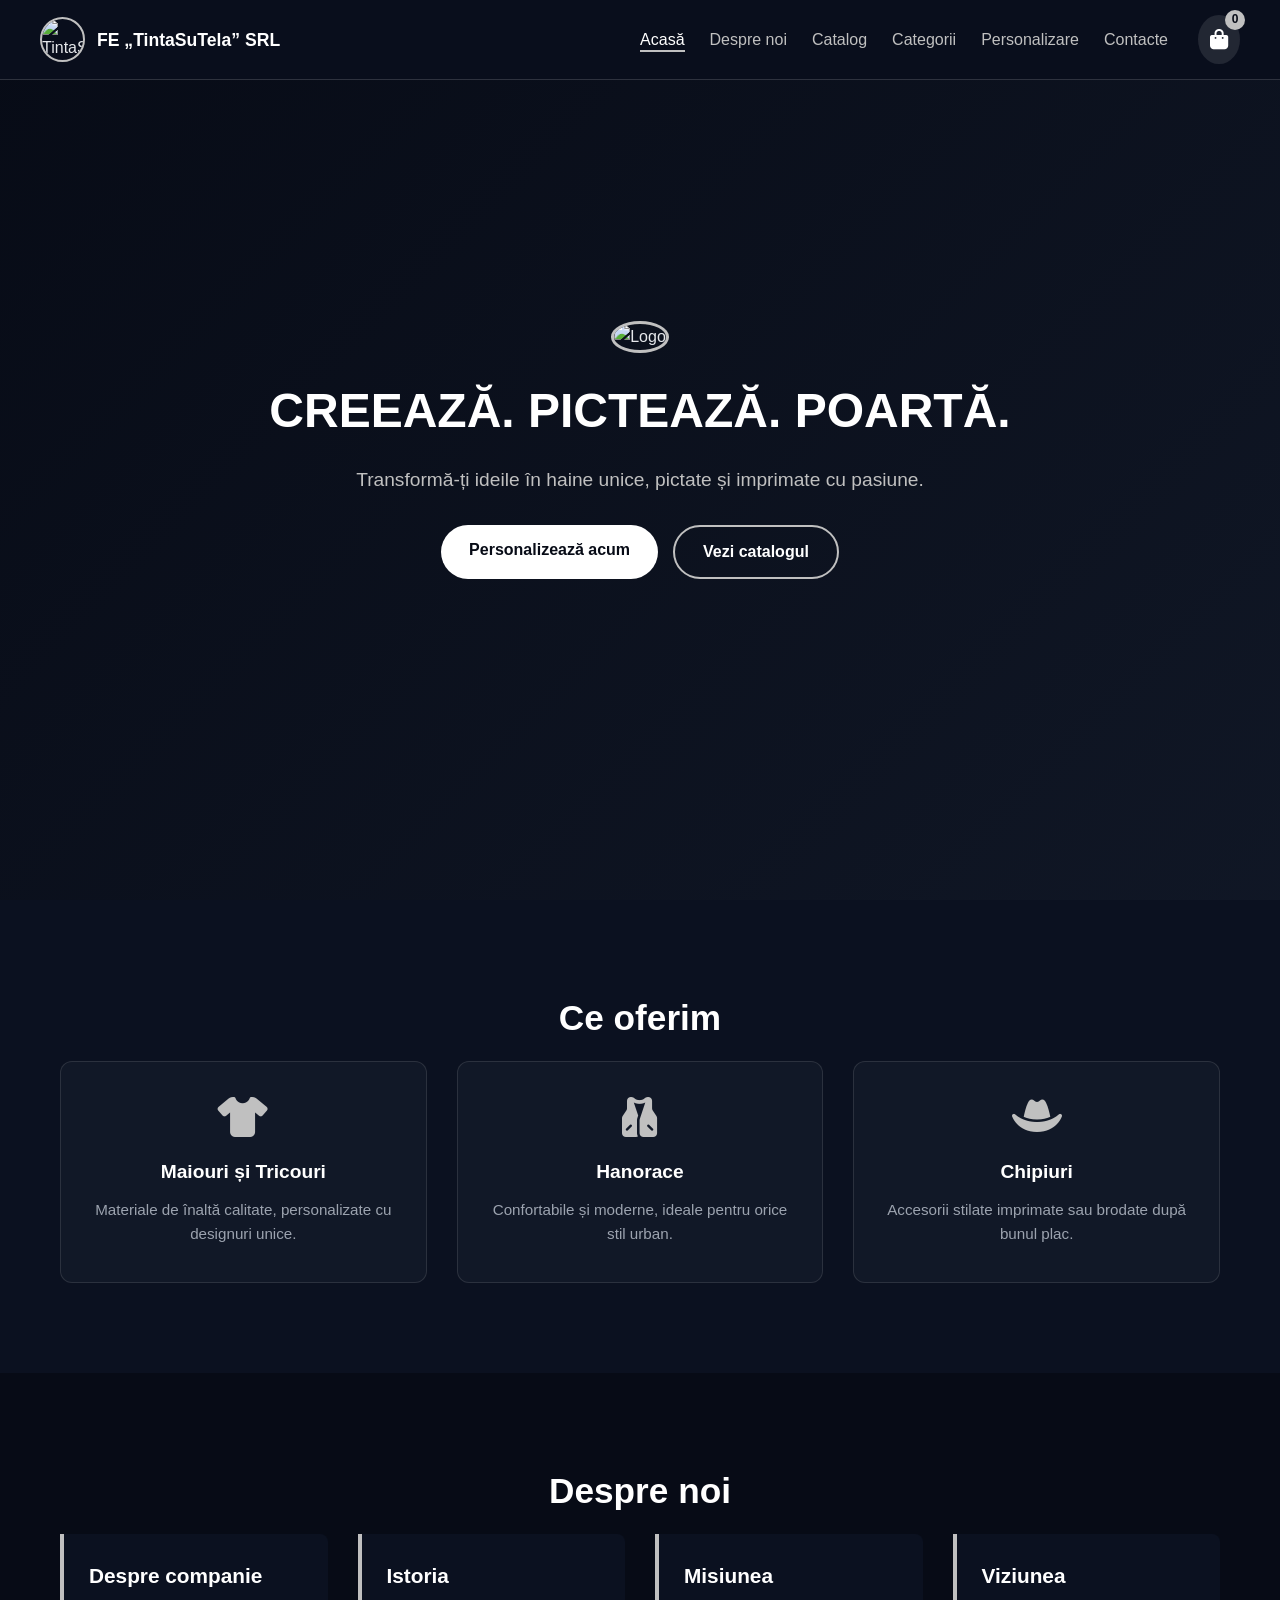
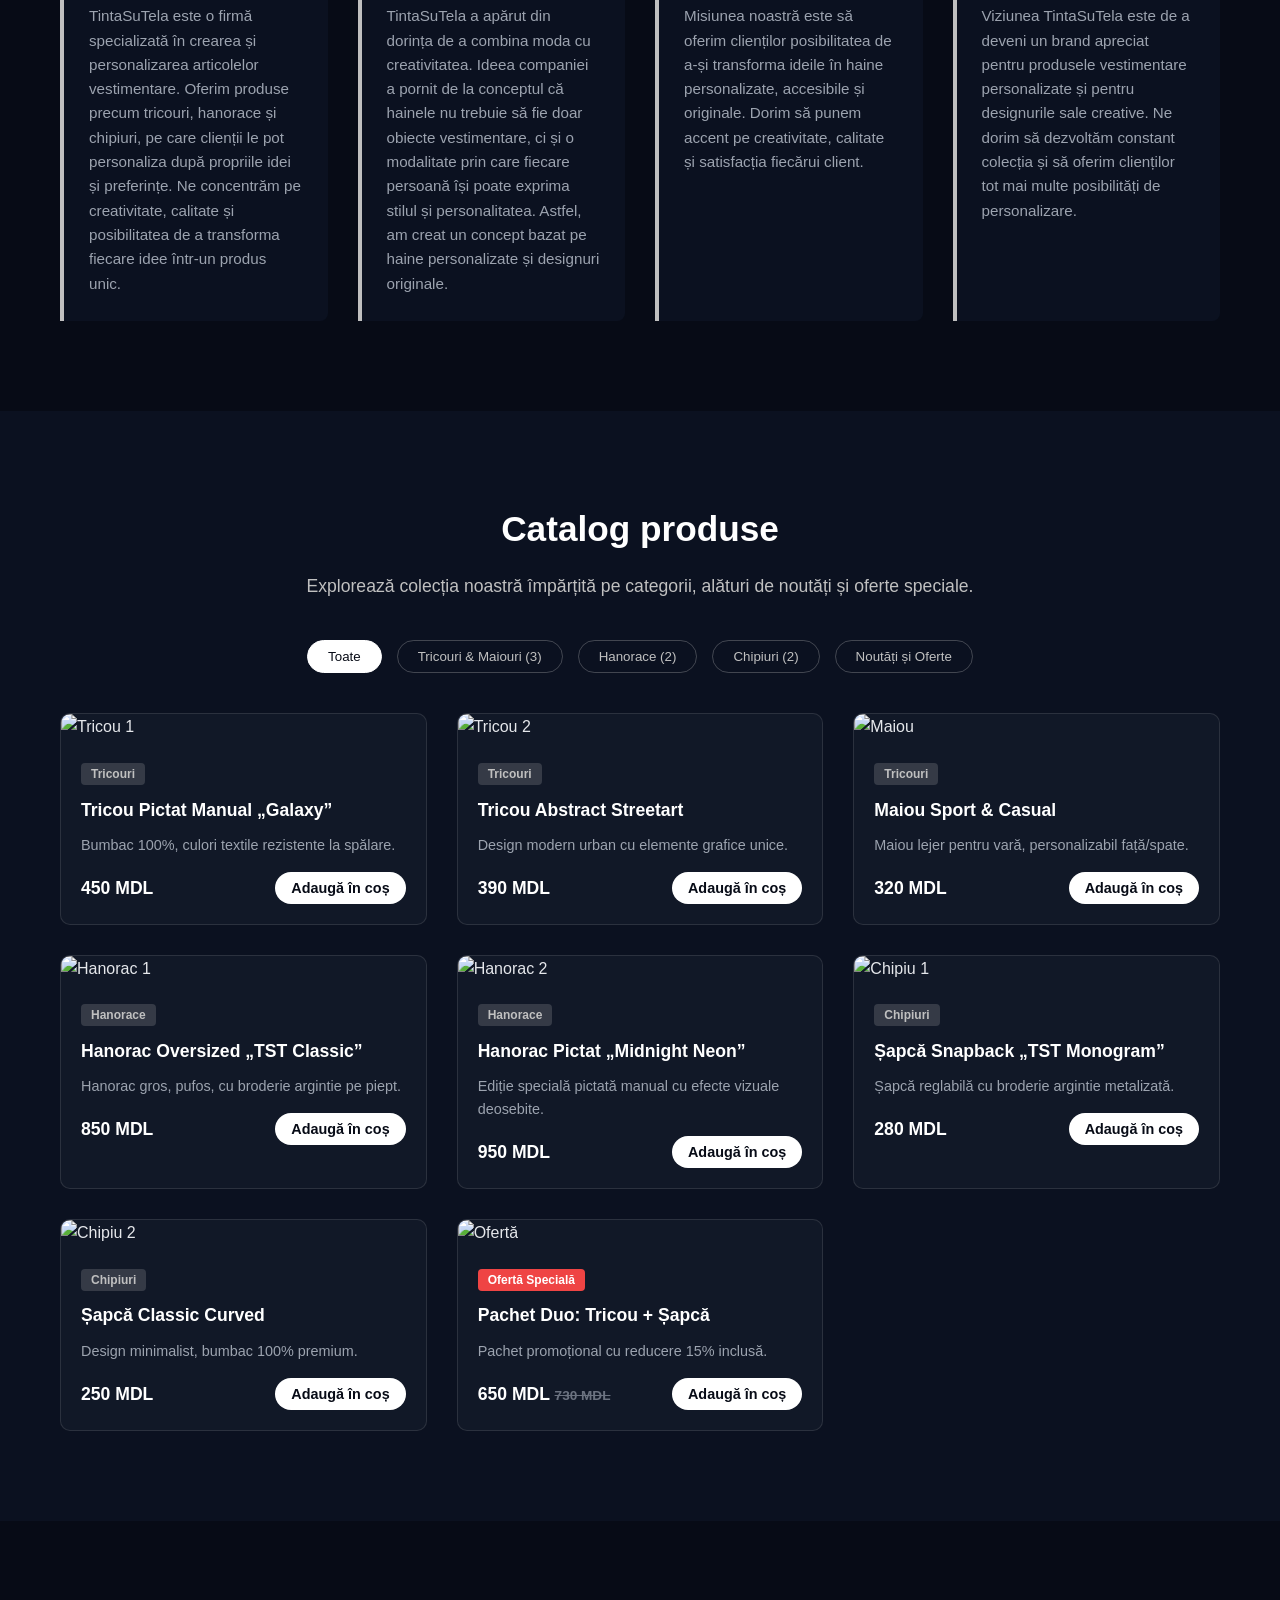
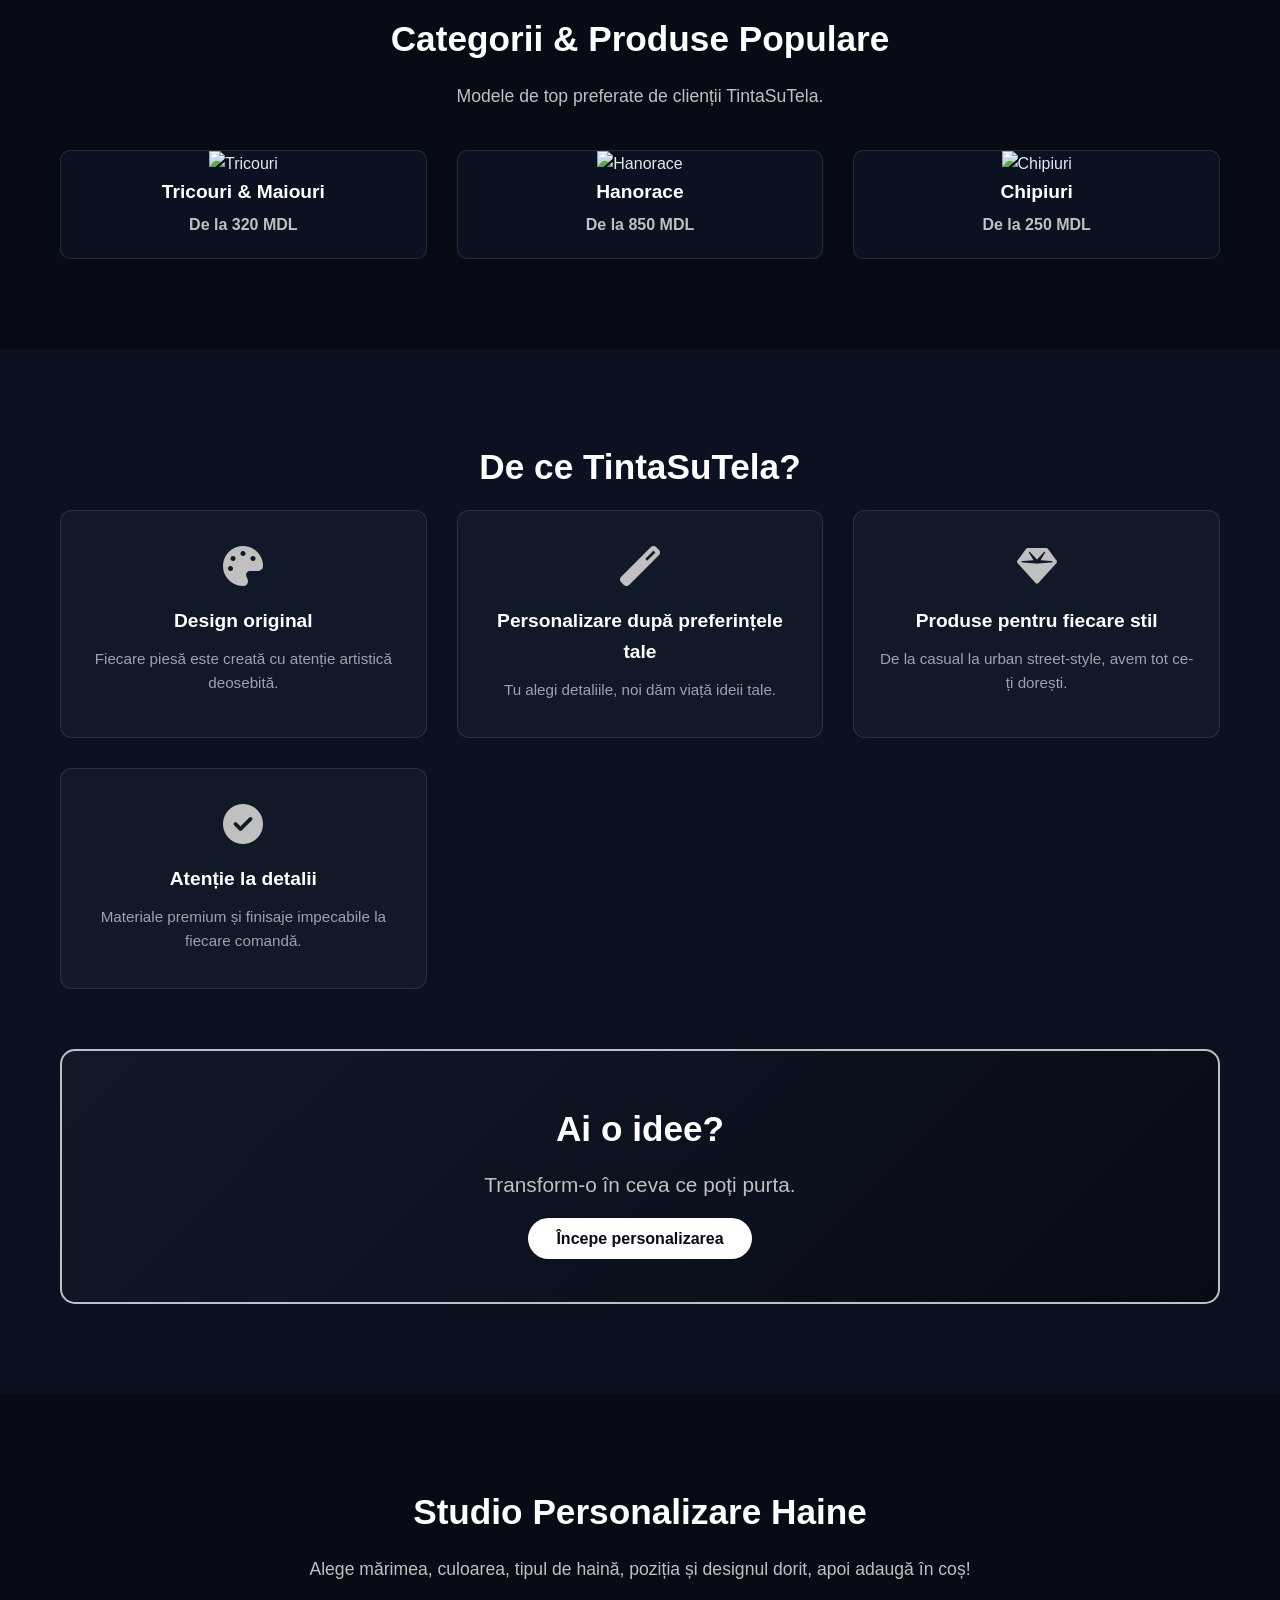
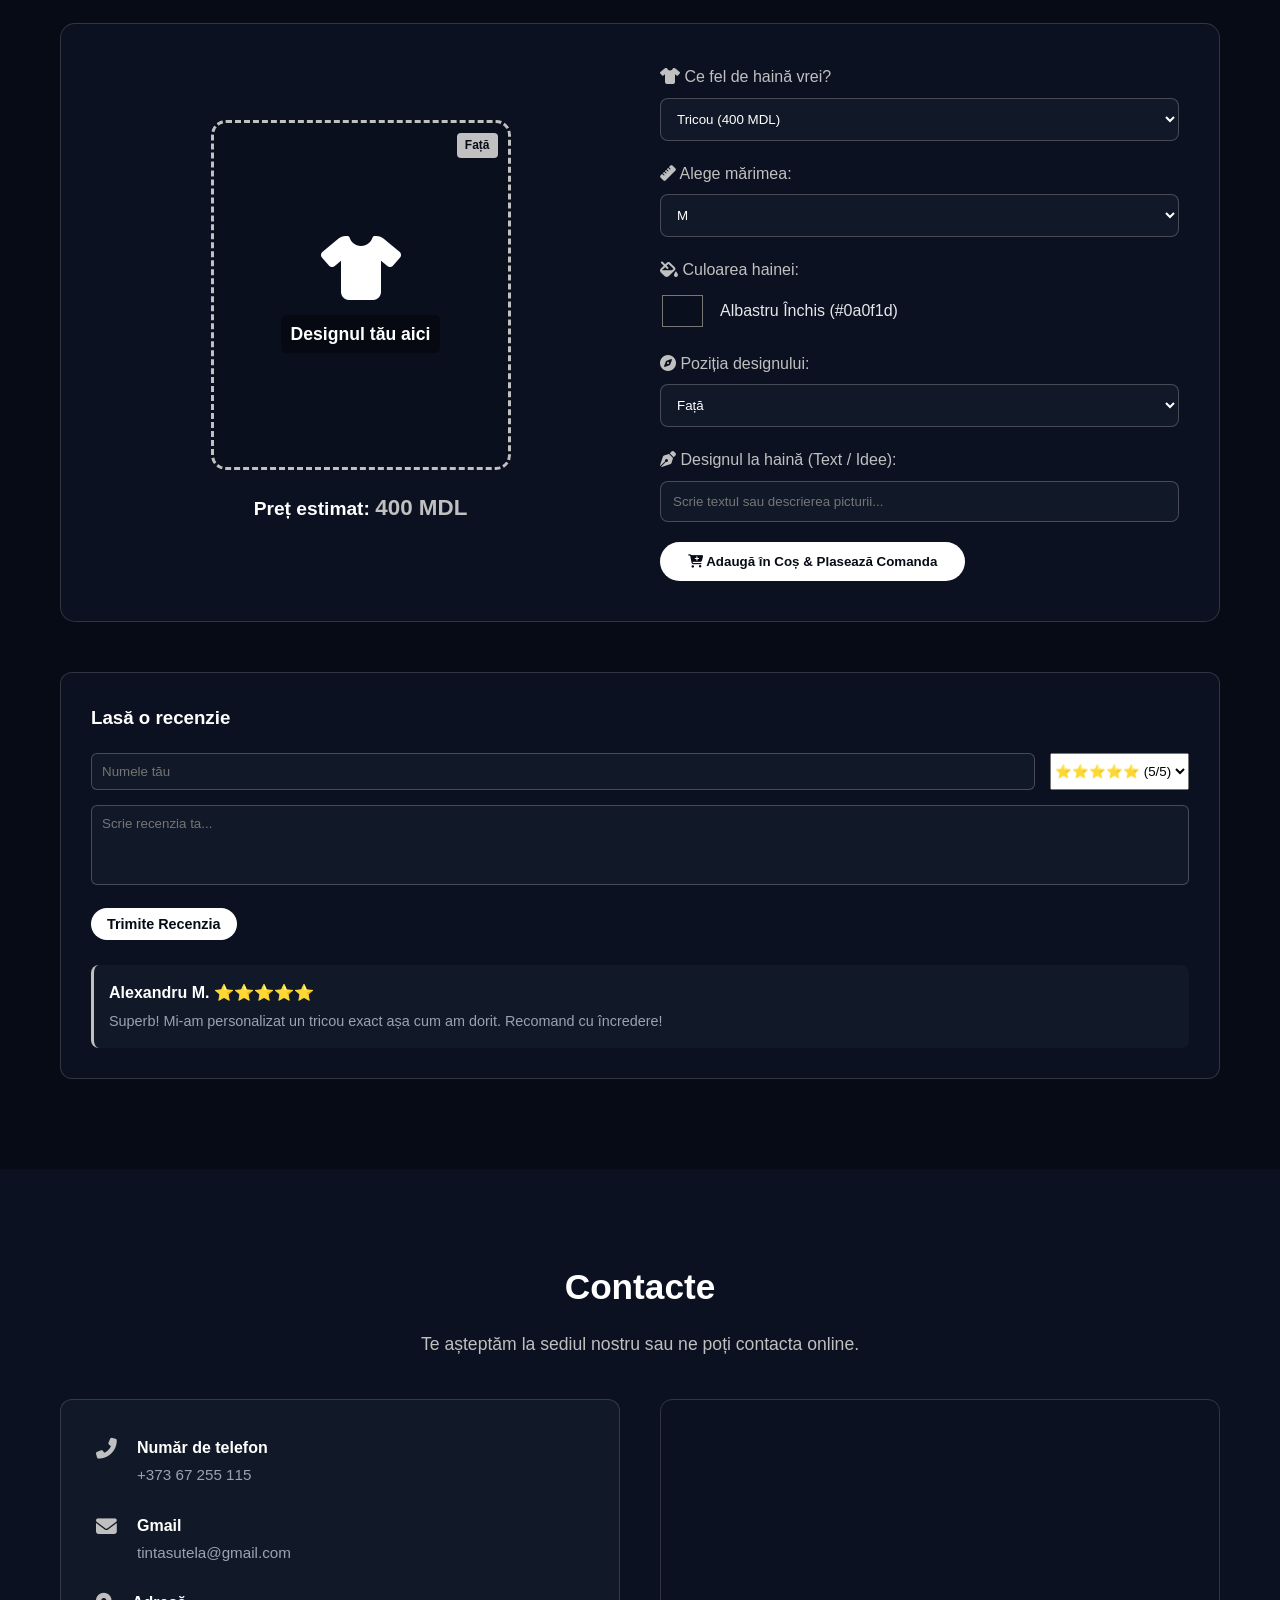
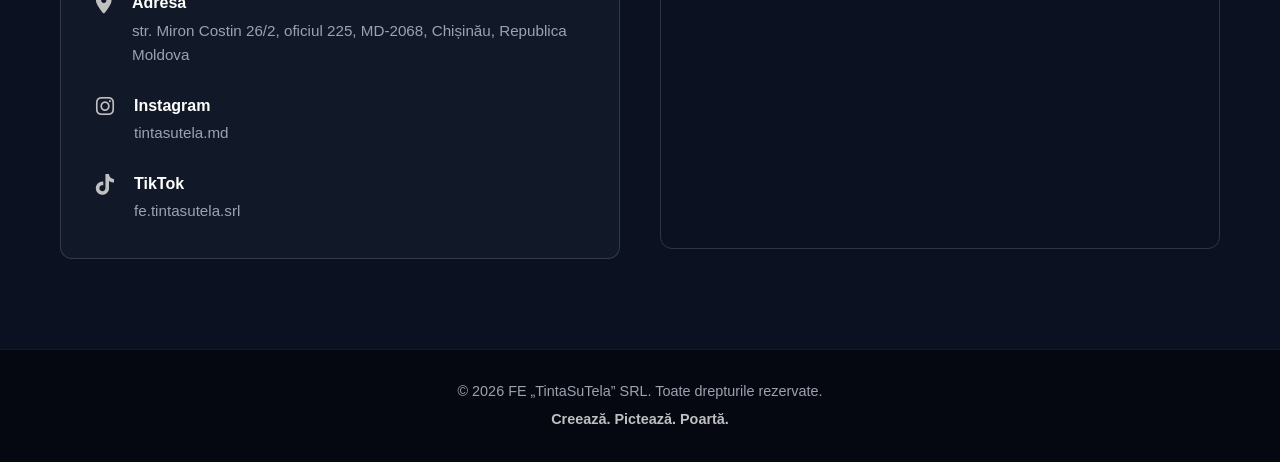
==== index.html @ 5aa2a354 "Add files via upload" ====
<!DOCTYPE html>
<html lang="ro">
<head>
    <meta charset="UTF-8">
    <meta name="viewport" content="width=device-width, initial-scale=1.0">
    <title>FE „TintaSuTela” SRL - Imprimare și Pictură Haine Personalizate</title>
    <link rel="stylesheet" href="style.css">
    <link rel="stylesheet" href="https://cdnjs.cloudflare.com/ajax/libs/font-awesome/6.4.0/css/all.min.css">
</head>
<body>
    <!-- Header & Navigation -->
    <header class="header">
        <div class="logo-container">
            <img src="logo.jpg" alt="TintaSuTela Logo" class="logo-img">
            <span class="company-name">FE „TintaSuTela” SRL</span>
        </div>
        <nav class="navbar">
            <ul class="nav-links">
                <li><a href="#acasa" class="active">Acasă</a></li>
                <li><a href="#despre">Despre noi</a></li>
                <li><a href="#catalog">Catalog</a></li>
                <li><a href="#categorii">Categorii</a></li>
                <li><a href="#personalizare">Personalizare</a></li>
                <li><a href="#contacte">Contacte</a></li>
            </ul>
            <div class="cart-icon" onclick="toggleCart()">
                <i class="fas fa-shopping-bag"></i>
                <span id="cart-count">0</span>
            </div>
        </nav>
    </header>

    <main>
        <!-- 1. Acasă Section -->
        <section id="acasa" class="hero" style="background-image: url('fundal.jpg');">
            <div class="hero-overlay"></div>
            <div class="hero-content">
                <img src="logo.jpg" alt="Logo" class="hero-logo">
                <h1 class="slogan">Creează. Pictează. Poartă.</h1>
                <p class="hero-subtitle">Transformă-ți ideile în haine unice, pictate și imprimate cu pasiune.</p>
                <div class="hero-buttons">
                    <a href="#personalizare" class="btn-primary">Personalizează acum</a>
                    <a href="#catalog" class="btn-secondary">Vezi catalogul</a>
                </div>
            </div>
        </section>

        <!-- Oferim produse -->
        <section class="offerings-overview">
            <div class="container">
                <h2>Ce oferim</h2>
                <div class="offerings-grid">
                    <div class="offering-card">
                        <i class="fas fa-tshirt"></i>
                        <h3>Maiouri și Tricouri</h3>
                        <p>Materiale de înaltă calitate, personalizate cu designuri unice.</p>
                    </div>
                    <div class="offering-card">
                        <i class="fas fa-vest"></i>
                        <h3>Hanorace</h3>
                        <p>Confortabile și moderne, ideale pentru orice stil urban.</p>
                    </div>
                    <div class="offering-card">
                        <i class="fas fa-hat-cowboy"></i>
                        <h3>Chipiuri</h3>
                        <p>Accesorii stilate imprimate sau brodate după bunul plac.</p>
                    </div>
                </div>
            </div>
        </section>

        <!-- 2. Despre noi Section -->
        <section id="despre" class="about-section">
            <div class="container">
                <h2>Despre noi</h2>
                <div class="about-content">
                    <div class="about-block">
                        <h3>Despre companie</h3>
                        <p>TintaSuTela este o firmă specializată în crearea și personalizarea articolelor vestimentare. Oferim produse precum tricouri, hanorace și chipiuri, pe care clienții le pot personaliza după propriile idei și preferințe. Ne concentrăm pe creativitate, calitate și posibilitatea de a transforma fiecare idee într-un produs unic.</p>
                    </div>
                    <div class="about-block">
                        <h3>Istoria</h3>
                        <p>TintaSuTela a apărut din dorința de a combina moda cu creativitatea. Ideea companiei a pornit de la conceptul că hainele nu trebuie să fie doar obiecte vestimentare, ci și o modalitate prin care fiecare persoană își poate exprima stilul și personalitatea. Astfel, am creat un concept bazat pe haine personalizate și designuri originale.</p>
                    </div>
                    <div class="about-block">
                        <h3>Misiunea</h3>
                        <p>Misiunea noastră este să oferim clienților posibilitatea de a-și transforma ideile în haine personalizate, accesibile și originale. Dorim să punem accent pe creativitate, calitate și satisfacția fiecărui client.</p>
                    </div>
                    <div class="about-block">
                        <h3>Viziunea</h3>
                        <p>Viziunea TintaSuTela este de a deveni un brand apreciat pentru produsele vestimentare personalizate și pentru designurile sale creative. Ne dorim să dezvoltăm constant colecția și să oferim clienților tot mai multe posibilități de personalizare.</p>
                    </div>
                </div>
            </div>
        </section>

        <!-- 3. Catalog Section -->
        <section id="catalog" class="catalog-section">
            <div class="container">
                <h2>Catalog produse</h2>
                <p class="section-desc">Explorează colecția noastră împărțită pe categorii, alături de noutăți și oferte speciale.</p>
                
                <div class="catalog-filter-buttons">
                    <button class="filter-btn active" data-filter="all">Toate</button>
                    <button class="filter-btn" data-filter="tricouri">Tricouri & Maiouri (3)</button>
                    <button class="filter-btn" data-filter="hanorace">Hanorace (2)</button>
                    <button class="filter-btn" data-filter="chipiuri">Chipiuri (2)</button>
                    <button class="filter-btn" data-filter="noutati">Noutăți și Oferte</button>
                </div>

                <div class="products-grid" id="catalog-products">
                    <!-- Tricouri (3 bucăți) -->
                    <div class="product-card" data-category="tricouri">
                        <img src="https://images.unsplash.com/photo-1521572267360-ee0c2909d518?auto=format&fit=crop&w=600&q=80" alt="Tricou 1">
                        <div class="product-info">
                            <span class="badge">Tricouri</span>
                            <h3>Tricou Pictat Manual „Galaxy”</h3>
                            <p class="description">Bumbac 100%, culori textile rezistente la spălare.</p>
                            <div class="price-row">
                                <span class="price">450 MDL</span>
                                <button class="btn-sm" onclick="addToCatalogCart('Tricou Pictat Galaxy', 450)">Adaugă în coș</button>
                            </div>
                        </div>
                    </div>
                    <div class="product-card" data-category="tricouri">
                        <img src="https://images.unsplash.com/photo-1583743814966-8936f5b7be1a?auto=format&fit=crop&w=600&q=80" alt="Tricou 2">
                        <div class="product-info">
                            <span class="badge">Tricouri</span>
                            <h3>Tricou Abstract Streetart</h3>
                            <p class="description">Design modern urban cu elemente grafice unice.</p>
                            <div class="price-row">
                                <span class="price">390 MDL</span>
                                <button class="btn-sm" onclick="addToCatalogCart('Tricou Abstract Streetart', 390)">Adaugă în coș</button>
                            </div>
                        </div>
                    </div>
                    <div class="product-card" data-category="tricouri">
                        <img src="https://images.unsplash.com/photo-1562157873-818bc0726f68?auto=format&fit=crop&w=600&q=80" alt="Maiou">
                        <div class="product-info">
                            <span class="badge">Tricouri</span>
                            <h3>Maiou Sport & Casual</h3>
                            <p class="description">Maiou lejer pentru vară, personalizabil față/spate.</p>
                            <div class="price-row">
                                <span class="price">320 MDL</span>
                                <button class="btn-sm" onclick="addToCatalogCart('Maiou Sport & Casual', 320)">Adaugă în coș</button>
                            </div>
                        </div>
                    </div>

                    <!-- Hanorace (2 bucăți) -->
                    <div class="product-card" data-category="hanorace">
                        <img src="https://images.unsplash.com/photo-1556905055-8f358a7a47b2?auto=format&fit=crop&w=600&q=80" alt="Hanorac 1">
                        <div class="product-info">
                            <span class="badge">Hanorace</span>
                            <h3>Hanorac Oversized „TST Classic”</h3>
                            <p class="description">Hanorac gros, pufos, cu broderie argintie pe piept.</p>
                            <div class="price-row">
                                <span class="price">850 MDL</span>
                                <button class="btn-sm" onclick="addToCatalogCart('Hanorac Oversized TST Classic', 850)">Adaugă în coș</button>
                            </div>
                        </div>
                    </div>
                    <div class="product-card" data-category="hanorace">
                        <img src="https://images.unsplash.com/photo-1509967419530-da38b4704bc6?auto=format&fit=crop&w=600&q=80" alt="Hanorac 2">
                        <div class="product-info">
                            <span class="badge">Hanorace</span>
                            <h3>Hanorac Pictat „Midnight Neon”</h3>
                            <p class="description">Ediție specială pictată manual cu efecte vizuale deosebite.</p>
                            <div class="price-row">
                                <span class="price">950 MDL</span>
                                <button class="btn-sm" onclick="addToCatalogCart('Hanorac Midnight Neon', 950)">Adaugă în coș</button>
                            </div>
                        </div>
                    </div>

                    <!-- Chipiuri (2 bucăți) -->
                    <div class="product-card" data-category="chipiuri">
                        <img src="https://images.unsplash.com/photo-1588850561407-ed78c282e89b?auto=format&fit=crop&w=600&q=80" alt="Chipiu 1">
                        <div class="product-info">
                            <span class="badge">Chipiuri</span>
                            <h3>Șapcă Snapback „TST Monogram”</h3>
                            <p class="description">Șapcă reglabilă cu broderie argintie metalizată.</p>
                            <div class="price-row">
                                <span class="price">280 MDL</span>
                                <button class="btn-sm" onclick="addToCatalogCart('Șapcă Snapback TST Monogram', 280)">Adaugă în coș</button>
                            </div>
                        </div>
                    </div>
                    <div class="product-card" data-category="chipiuri">
                        <img src="https://images.unsplash.com/photo-1521369909029-2afed882baee?auto=format&fit=crop&w=600&q=80" alt="Chipiu 2">
                        <div class="product-info">
                            <span class="badge">Chipiuri</span>
                            <h3>Șapcă Classic Curved</h3>
                            <p class="description">Design minimalist, bumbac 100% premium.</p>
                            <div class="price-row">
                                <span class="price">250 MDL</span>
                                <button class="btn-sm" onclick="addToCatalogCart('Șapcă Classic Curved', 250)">Adaugă în coș</button>
                            </div>
                        </div>
                    </div>

                    <!-- Noutăți și oferte speciale -->
                    <div class="product-card" data-category="noutati">
                        <img src="https://images.unsplash.com/photo-1576566588028-4147f3842f27?auto=format&fit=crop&w=600&q=80" alt="Ofertă">
                        <div class="product-info">
                            <span class="badge special">Ofertă Specială</span>
                            <h3>Pachet Duo: Tricou + Șapcă</h3>
                            <p class="description">Pachet promoțional cu reducere 15% inclusă.</p>
                            <div class="price-row">
                                <span class="price">650 MDL <del>730 MDL</del></span>
                                <button class="btn-sm" onclick="addToCatalogCart('Pachet Duo Tricou + Șapcă', 650)">Adaugă în coș</button>
                            </div>
                        </div>
                    </div>
                </div>
            </div>
        </section>

        <!-- 4. Categorii & Produse Populare -->
        <section id="categorii" class="categories-section">
            <div class="container">
                <h2>Categorii & Produse Populare</h2>
                <p class="section-desc">Modele de top preferate de clienții TintaSuTela.</p>
                <div class="popular-grid">
                    <div class="popular-item">
                        <img src="https://images.unsplash.com/photo-1521572267360-ee0c2909d518?auto=format&fit=crop&w=400&q=80" alt="Tricouri">
                        <h4>Tricouri & Maiouri</h4>
                        <p class="pop-price">De la 320 MDL</p>
                    </div>
                    <div class="popular-item">
                        <img src="https://images.unsplash.com/photo-1556905055-8f358a7a47b2?auto=format&fit=crop&w=400&q=80" alt="Hanorace">
                        <h4>Hanorace</h4>
                        <p class="pop-price">De la 850 MDL</p>
                    </div>
                    <div class="popular-item">
                        <img src="https://images.unsplash.com/photo-1588850561407-ed78c282e89b?auto=format&fit=crop&w=400&q=80" alt="Chipiuri">
                        <h4>Chipiuri</h4>
                        <p class="pop-price">De la 250 MDL</p>
                    </div>
                </div>
            </div>
        </section>

        <!-- 5. De ce TintaSuTela? & 6. Call to Action -->
        <section class="why-us-section">
            <div class="container">
                <h2>De ce TintaSuTela?</h2>
                <div class="why-grid">
                    <div class="why-card">
                        <i class="fas fa-palette"></i>
                        <h3>Design original</h3>
                        <p>Fiecare piesă este creată cu atenție artistică deosebită.</p>
                    </div>
                    <div class="why-card">
                        <i class="fas fa-magic"></i>
                        <h3>Personalizare după preferințele tale</h3>
                        <p>Tu alegi detaliile, noi dăm viață ideii tale.</p>
                    </div>
                    <div class="why-card">
                        <i class="fas fa-gem"></i>
                        <h3>Produse pentru fiecare stil</h3>
                        <p>De la casual la urban street-style, avem tot ce-ți dorești.</p>
                    </div>
                    <div class="why-card">
                        <i class="fas fa-check-circle"></i>
                        <h3>Atenție la detalii</h3>
                        <p>Materiale premium și finisaje impecabile la fiecare comandă.</p>
                    </div>
                </div>

                <div class="cta-banner">
                    <h2>Ai o idee?</h2>
                    <p>Transform-o în ceva ce poți purta.</p>
                    <a href="#personalizare" class="btn-primary">Începe personalizarea</a>
                </div>
            </div>
        </section>

        <!-- Studio Personalizare Interactiv -->
        <section id="personalizare" class="customizer-section">
            <div class="container">
                <h2>Studio Personalizare Haine</h2>
                <p class="section-desc">Alege mărimea, culoarea, tipul de haină, poziția și designul dorit, apoi adaugă în coș!</p>
                
                <div class="customizer-container">
                    <div class="customizer-preview">
                        <div class="mockup-display" id="mockup-box">
                            <i class="fas fa-tshirt fa-4x" id="garment-icon"></i>
                            <div class="preview-text" id="preview-text-display">Designul tău aici</div>
                            <span class="preview-pos-badge" id="pos-badge">Față</span>
                        </div>
                        <div class="price-tag-box">
                            Preț estimat: <span id="dynamic-price">400 MDL</span>
                        </div>
                    </div>

                    <form class="customizer-form" id="custom-form" onsubmit="handleCustomOrder(event)">
                        <div class="form-group">
                            <label><i class="fas fa-tshirt"></i> Ce fel de haină vrei?</label>
                            <select id="garment-type" onchange="updateCustomizer()">
                                <option value="maiou" data-price="320">Maiou (320 MDL)</option>
                                <option value="tricou" data-price="400" selected>Tricou (400 MDL)</option>
                                <option value="hanorac" data-price="850">Hanorac (850 MDL)</option>
                                <option value="chipiu" data-price="260">Chipiu / Șapcă (260 MDL)</option>
                            </select>
                        </div>

                        <div class="form-group">
                            <label><i class="fas fa-ruler"></i> Alege mărimea:</label>
                            <select id="garment-size">
                                <option value="XS">XS</option>
                                <option value="S">S</option>
                                <option value="M" selected>M</option>
                                <option value="L">L</option>
                                <option value="XL">XL</option>
                                <option value="XXL">XXL</option>
                            </select>
                        </div>

                        <div class="form-group">
                            <label><i class="fas fa-fill-drip"></i> Culoarea hainei:</label>
                            <div class="color-options">
                                <input type="color" id="garment-color" value="#0a0f1d" onchange="updateCustomizerColor()">
                                <span id="color-hex-label">Albastru Închis (#0a0f1d)</span>
                            </div>
                        </div>

                        <div class="form-group">
                            <label><i class="fas fa-compass"></i> Poziția designului:</label>
                            <select id="design-position" onchange="updateCustomizer()">
                                <option value="Față" selected>Față</option>
                                <option value="Spate">Spate</option>
                                <option value="Mânecă">Mânecă</option>
                            </select>
                        </div>

                        <div class="form-group">
                            <label><i class="fas fa-pen-nib"></i> Designul la haină (Text / Idee):</label>
                            <input type="text" id="design-text" placeholder="Scrie textul sau descrierea picturii..." required oninput="updateCustomizerText()">
                        </div>

                        <div class="form-actions">
                            <button type="submit" class="btn-primary"><i class="fas fa-cart-plus"></i> Adaugă în Coș & Plasează Comanda</button>
                        </div>
                    </form>
                </div>

                <!-- Lăsare Recenzie -->
                <div class="review-section-box">
                    <h3>Lasă o recenzie</h3>
                    <form id="review-form" onsubmit="submitReview(event)">
                        <div class="row-inputs">
                            <input type="text" id="reviewer-name" placeholder="Numele tău" required>
                            <select id="review-rating">
                                <option value="5">⭐⭐⭐⭐⭐ (5/5)</option>
                                <option value="4">⭐⭐⭐⭐ (4/5)</option>
                                <option value="3">⭐⭐⭐ (3/5)</option>
                            </select>
                        </div>
                        <textarea id="reviewer-comment" placeholder="Scrie recenzia ta..." required></textarea>
                        <button type="submit" class="btn-sm">Trimite Recenzia</button>
                    </form>
                    <div id="reviews-list" class="reviews-list">
                        <div class="review-item">
                            <strong>Alexandru M.</strong> <span>⭐⭐⭐⭐⭐</span>
                            <p>Superb! Mi-am personalizat un tricou exact așa cum am dorit. Recomand cu încredere!</p>
                        </div>
                    </div>
                </div>
            </div>
        </section>

        <!-- Contacte Section -->
        <section id="contacte" class="contact-section">
            <div class="container">
                <h2>Contacte</h2>
                <p class="section-desc">Te așteptăm la sediul nostru sau ne poți contacta online.</p>
                
                <div class="contact-grid">
                    <div class="contact-info-card">
                        <div class="contact-item">
                            <i class="fas fa-phone-alt"></i>
                            <div>
                                <h4>Număr de telefon</h4>
                                <p><a href="tel:+37367255115">+373 67 255 115</a></p>
                            </div>
                        </div>
                        <div class="contact-item">
                            <i class="fas fa-envelope"></i>
                            <div>
                                <h4>Gmail</h4>
                                <p><a href="mailto:tintasutela@gmail.com">tintasutela@gmail.com</a></p>
                            </div>
                        </div>
                        <div class="contact-item">
                            <i class="fas fa-map-marker-alt"></i>
                            <div>
                                <h4>Adresă</h4>
                                <p>str. Miron Costin 26/2, oficiul 225, MD-2068, Chișinău, Republica Moldova</p>
                            </div>
                        </div>
                        <div class="contact-item">
                            <i class="fab fa-instagram"></i>
                            <div>
                                <h4>Instagram</h4>
                                <p><a href="https://instagram.com/tintasutela.md" target="_blank">tintasutela.md</a></p>
                            </div>
                        </div>
                        <div class="contact-item">
                            <i class="fab fa-tiktok"></i>
                            <div>
                                <h4>TikTok</h4>
                                <p><a href="https://tiktok.com/@fe.tintasutela.srl" target="_blank">fe.tintasutela.srl</a></p>
                            </div>
                        </div>
                    </div>

                    <div class="map-container">
                        <iframe 
                            src="https://www.google.com/maps/embed?pb=!1m18!1m12!1m3!1d2719.123456789!2d28.855!3d47.035!2m3!1f0!2f0!3f0!3m2!1i1024!2i768!4f13.1!3m3!1m2!1s0x40c97c36a4b1b3b3%3A0x123456789abcdef!2sStrada%20Miron%20Costin%2026%2F2%2C%20Chi%C8%99in%C4%83u%2C%20Moldova!5e0!3m2!1sro!2smd!4v1700000000000!5m2!1sro!2smd" 
                            width="100%" 
                            height="100%" 
                            style="border:0;" 
                            allowfullscreen="" 
                            loading="lazy">
                        </iframe>
                    </div>
                </div>
            </div>
        </section>
    </main>

    <!-- Footer -->
    <footer>
        <div class="container footer-content">
            <p>&copy; 2026 FE „TintaSuTela” SRL. Toate drepturile rezervate.</p>
            <p class="footer-slogan">Creează. Pictează. Poartă.</p>
        </div>
    </footer>

    <!-- Modal Coș de Cumpărături -->
    <div id="cart-modal" class="cart-modal">
        <div class="cart-content">
            <span class="close-cart" onclick="toggleCart()">&times;</span>
            <h2>Coșul tău de cumpărături</h2>
            <div id="cart-items-list">
                <p>Coșul este gol momentan.</p>
            </div>
            <div class="cart-total">
                <strong>Total: <span id="cart-total-price">0</span> MDL</strong>
            </div>
            <button class="btn-primary checkout-btn" onclick="checkoutOrder()">Plasează Comanda</button>
        </div>
    </div>

    <script src="script.js"></script>
</body>
</html>
---- style.css ----
* {
    margin: 0;
    padding: 0;
    box-sizing: border-box;
    font-family: 'Segoe UI', Tahoma, Geneva, Verdana, sans-serif;
}

body {
    background-color: #070b16;
    color: #e5e7eb;
    line-height: 1.6;
}

a {
    text-decoration: none;
    color: inherit;
}

ul {
    list-style: none;
}

.container {
    max-width: 1200px;
    margin: 0 auto;
    padding: 0 20px;
}

/* Header & Nav */
.header {
    position: fixed;
    top: 0;
    left: 0;
    width: 100%;
    background-color: rgba(10, 15, 29, 0.95);
    backdrop-filter: blur(10px);
    display: flex;
    justify-content: space-between;
    align-items: center;
    padding: 15px 40px;
    z-index: 1000;
    border-bottom: 1px solid rgba(192, 192, 192, 0.2);
}

.logo-container {
    display: flex;
    align-items: center;
    gap: 12px;
}

.logo-img {
    width: 45px;
    height: 45px;
    border-radius: 50%;
    object-fit: cover;
    border: 2px solid #c0c0c0;
}

.company-name {
    font-weight: 700;
    font-size: 1.1rem;
    color: #ffffff;
}

.navbar {
    display: flex;
    align-items: center;
    gap: 30px;
}

.nav-links {
    display: flex;
    gap: 25px;
}

.nav-links a {
    color: #c0c0c0;
    font-weight: 500;
    transition: color 0.3s;
}

.nav-links a:hover, .nav-links a.active {
    color: #ffffff;
    border-bottom: 2px solid #c0c0c0;
    padding-bottom: 2px;
}

.cart-icon {
    position: relative;
    cursor: pointer;
    font-size: 1.3rem;
    color: #ffffff;
    background: rgba(255, 255, 255, 0.1);
    padding: 8px 12px;
    border-radius: 50%;
}

#cart-count {
    position: absolute;
    top: -5px;
    right: -5px;
    background: #c0c0c0;
    color: #070b16;
    font-size: 0.75rem;
    font-weight: bold;
    width: 20px;
    height: 20px;
    border-radius: 50%;
    display: flex;
    align-items: center;
    justify-content: center;
}

/* Hero Section */
.hero {
    height: 100vh;
    background-size: cover;
    background-position: center;
    position: relative;
    display: flex;
    align-items: center;
    justify-content: center;
    text-align: center;
    padding: 0 20px;
}

.hero-overlay {
    position: absolute;
    top: 0;
    left: 0;
    width: 100%;
    height: 100%;
    background: linear-gradient(135deg, rgba(7, 11, 22, 0.85), rgba(17, 24, 39, 0.9));
}

.hero-content {
    position: relative;
    z-index: 2;
    max-width: 800px;
}

.hero-logo {
    width: 110px;
    height: 110px;
    border-radius: 50%;
    border: 3px solid #c0c0c0;
    margin-bottom: 20px;
}

.slogan {
    font-size: 3rem;
    font-weight: 800;
    color: #ffffff;
    margin-bottom: 15px;
    text-transform: uppercase;
}

.hero-subtitle {
    font-size: 1.2rem;
    color: #c0c0c0;
    margin-bottom: 30px;
}

.hero-buttons {
    display: flex;
    gap: 15px;
    justify-content: center;
}

.btn-primary, .btn-secondary, .btn-sm {
    padding: 12px 28px;
    border-radius: 30px;
    font-weight: 600;
    cursor: pointer;
    transition: all 0.3s ease;
    border: none;
}

.btn-primary {
    background-color: #ffffff;
    color: #070b16;
}

.btn-primary:hover {
    background-color: #c0c0c0;
}

.btn-secondary {
    background-color: transparent;
    color: #ffffff;
    border: 2px solid #c0c0c0;
}

.btn-secondary:hover {
    background-color: rgba(192, 192, 192, 0.2);
}

.btn-sm {
    padding: 8px 16px;
    background-color: #ffffff;
    color: #070b16;
    font-size: 0.9rem;
}

/* Sections */
.offerings-overview, .about-section, .catalog-section, .categories-section, .why-us-section, .customizer-section, .contact-section {
    padding: 90px 0;
}

.offerings-overview, .catalog-section, .why-us-section, .contact-section {
    background-color: #0b1120;
}

.about-section, .categories-section, .customizer-section {
    background-color: #070b16;
}

h2 {
    text-align: center;
    font-size: 2.2rem;
    margin-bottom: 15px;
    color: #ffffff;
}

.section-desc {
    text-align: center;
    color: #c0c0c0;
    margin-bottom: 40px;
    font-size: 1.1rem;
}

/* Offerings & Why Grids */
.offerings-grid, .why-grid {
    display: grid;
    grid-template-columns: repeat(auto-fit, minmax(280px, 1fr));
    gap: 30px;
}

.offering-card, .why-card {
    background: #111827;
    border: 1px solid rgba(192, 192, 192, 0.15);
    padding: 35px 25px;
    border-radius: 12px;
    text-align: center;
}

.offering-card i, .why-card i {
    font-size: 2.5rem;
    color: #c0c0c0;
    margin-bottom: 20px;
}

.offering-card h3, .why-card h3 {
    font-size: 1.2rem;
    margin-bottom: 10px;
    color: #ffffff;
}

.offering-card p, .why-card p {
    color: #9ca3af;
    font-size: 0.95rem;
}

/* About Content */
.about-content {
    display: grid;
    grid-template-columns: repeat(auto-fit, minmax(260px, 1fr));
    gap: 30px;
}

.about-block {
    background: #0b1120;
    border-left: 4px solid #c0c0c0;
    padding: 25px;
    border-radius: 0 8px 8px 0;
}

.about-block h3 {
    color: #ffffff;
    font-size: 1.3rem;
    margin-bottom: 12px;
}

.about-block p {
    color: #9ca3af;
    font-size: 0.95rem;
}

/* Catalog */
.catalog-filter-buttons {
    display: flex;
    justify-content: center;
    gap: 15px;
    margin-bottom: 40px;
    flex-wrap: wrap;
}

.filter-btn {
    background: transparent;
    border: 1px solid rgba(192, 192, 192, 0.3);
    color: #c0c0c0;
    padding: 8px 20px;
    border-radius: 20px;
    cursor: pointer;
}

.filter-btn.active, .filter-btn:hover {
    background: #ffffff;
    color: #070b16;
    border-color: #ffffff;
}

.products-grid, .popular-grid {
    display: grid;
    grid-template-columns: repeat(auto-fit, minmax(280px, 1fr));
    gap: 30px;
}

.product-card, .popular-item {
    background: #111827;
    border-radius: 10px;
    overflow: hidden;
    border: 1px solid rgba(192, 192, 192, 0.15);
}

.product-card img, .popular-item img {
    width: 100%;
    height: 250px;
    object-fit: cover;
}

.product-info {
    padding: 20px;
}

.badge {
    background: rgba(192, 192, 192, 0.2);
    color: #c0c0c0;
    font-size: 0.75rem;
    padding: 4px 10px;
    border-radius: 4px;
    font-weight: 600;
}

.badge.special {
    background: #ef4444;
    color: #ffffff;
}

.product-info h3 {
    font-size: 1.1rem;
    margin: 10px 0;
    color: #ffffff;
}

.description {
    font-size: 0.9rem;
    color: #9ca3af;
    margin-bottom: 15px;
}

.price-row {
    display: flex;
    justify-content: space-between;
    align-items: center;
}

.price {
    font-weight: 700;
    color: #ffffff;
    font-size: 1.1rem;
}

.price del {
    color: #6b7280;
    font-size: 0.85rem;
}

.popular-item {
    background: #0b1120;
    text-align: center;
    padding-bottom: 20px;
}

.popular-item h4 {
    font-size: 1.2rem;
    color: #ffffff;
    margin-bottom: 5px;
}

.pop-price {
    color: #c0c0c0;
    font-weight: 600;
}

/* CTA Banner */
.cta-banner {
    background: linear-gradient(135deg, #111827, #070b16);
    border: 2px solid #c0c0c0;
    padding: 50px;
    border-radius: 15px;
    text-align: center;
    margin-top: 60px;
}

.cta-banner h2 {
    font-size: 2.2rem;
    color: #ffffff;
    margin-bottom: 10px;
}

.cta-banner p {
    font-size: 1.3rem;
    color: #c0c0c0;
    margin-bottom: 25px;
}

/* Customizer */
.customizer-container {
    display: grid;
    grid-template-columns: 1fr 1fr;
    gap: 40px;
    background: #0b1120;
    padding: 40px;
    border-radius: 15px;
    border: 1px solid rgba(192, 192, 192, 0.2);
    align-items: center;
}

.customizer-preview {
    display: flex;
    flex-direction: column;
    align-items: center;
    gap: 20px;
}

.mockup-display {
    width: 300px;
    height: 350px;
    background-color: #0a0f1d;
    border: 3px dashed #c0c0c0;
    border-radius: 15px;
    display: flex;
    flex-direction: column;
    align-items: center;
    justify-content: center;
    position: relative;
    padding: 20px;
}

.mockup-display i {
    color: #ffffff;
    margin-bottom: 15px;
}

.preview-text {
    font-weight: bold;
    color: #ffffff;
    text-align: center;
    word-break: break-all;
    font-size: 1.1rem;
    background: rgba(0,0,0,0.4);
    padding: 5px 10px;
    border-radius: 5px;
}

.preview-pos-badge {
    position: absolute;
    top: 10px;
    right: 10px;
    background: #c0c0c0;
    color: #070b16;
    font-size: 0.75rem;
    padding: 3px 8px;
    border-radius: 4px;
    font-weight: bold;
}

.price-tag-box {
    font-size: 1.2rem;
    color: #ffffff;
    font-weight: 600;
}

.price-tag-box span {
    color: #c0c0c0;
    font-size: 1.4rem;
}

.customizer-form .form-group {
    margin-bottom: 20px;
}

.customizer-form label {
    display: block;
    margin-bottom: 8px;
    color: #c0c0c0;
    font-weight: 500;
}

.customizer-form select, .customizer-form input[type="text"] {
    width: 100%;
    padding: 12px;
    background: #111827;
    border: 1px solid rgba(192, 192, 192, 0.3);
    color: #ffffff;
    border-radius: 8px;
    outline: none;
}

.color-options {
    display: flex;
    align-items: center;
    gap: 15px;
}

.customizer-form input[type="color"] {
    width: 45px;
    height: 40px;
    border: none;
    border-radius: 6px;
    cursor: pointer;
    background: transparent;
}

/* Reviews */
.review-section-box {
    margin-top: 50px;
    background: #0b1120;
    padding: 30px;
    border-radius: 12px;
    border: 1px solid rgba(192, 192, 192, 0.2);
}

.review-section-box h3 {
    color: #ffffff;
    margin-bottom: 20px;
}

.row-inputs {
    display: flex;
    gap: 15px;
    margin-bottom: 15px;
}

.row-inputs input, .review-section-box textarea {
    width: 100%;
    padding: 10px;
    background: #111827;
    border: 1px solid rgba(192, 192, 192, 0.3);
    color: #ffffff;
    border-radius: 6px;
}

.review-section-box textarea {
    height: 80px;
    margin-bottom: 15px;
    resize: none;
}

.reviews-list {
    margin-top: 25px;
    display: flex;
    flex-direction: column;
    gap: 15px;
}

.review-item {
    background: #111827;
    padding: 15px;
    border-radius: 8px;
    border-left: 3px solid #c0c0c0;
}

.review-item strong {
    color: #ffffff;
}

.review-item p {
    color: #9ca3af;
    margin-top: 5px;
    font-size: 0.9rem;
}

/* Contact Grid */
.contact-grid {
    display: grid;
    grid-template-columns: 1fr 1fr;
    gap: 40px;
}

.contact-info-card {
    background: #111827;
    padding: 35px;
    border-radius: 12px;
    border: 1px solid rgba(192, 192, 192, 0.2);
    display: flex;
    flex-direction: column;
    gap: 25px;
}

.contact-item {
    display: flex;
    align-items: flex-start;
    gap: 20px;
}

.contact-item i {
    font-size: 1.3rem;
    color: #c0c0c0;
    margin-top: 3px;
}

.contact-item h4 {
    color: #ffffff;
    font-size: 1rem;
    margin-bottom: 3px;
}

.contact-item p, .contact-item a {
    color: #9ca3af;
    font-size: 0.95rem;
}

.contact-item a:hover {
    color: #ffffff;
}

.map-container {
    width: 100%;
    height: 450px;
    border-radius: 12px;
    overflow: hidden;
    border: 1px solid rgba(192, 192, 192, 0.2);
}

/* Footer */
footer {
    background-color: #050811;
    padding: 30px 0;
    border-top: 1px solid rgba(192, 192, 192, 0.1);
    text-align: center;
}

.footer-content p {
    color: #9ca3af;
    font-size: 0.9rem;
}

.footer-slogan {
    color: #c0c0c0 !important;
    font-weight: 600;
    margin-top: 5px;
}

/* Modal Coș */
.cart-modal {
    display: none;
    position: fixed;
    top: 0;
    left: 0;
    width: 100%;
    height: 100%;
    background: rgba(0,0,0,0.7);
    z-index: 2000;
    align-items: center;
    justify-content: center;
}

.cart-content {
    background: #111827;
    width: 450px;
    max-width: 90%;
    padding: 30px;
    border-radius: 12px;
    border: 1px solid #c0c0c0;
    position: relative;
    max-height: 80vh;
    overflow-y: auto;
}

.close-cart {
    position: absolute;
    top: 15px;
    right: 20px;
    font-size: 1.8rem;
    cursor: pointer;
    color: #9ca3af;
}

.cart-content h2 {
    color: #ffffff;
    margin-bottom: 20px;
    font-size: 1.5rem;
}

.cart-item-row {
    display: flex;
    justify-content: space-between;
    align-items: center;
    padding: 10px 0;
    border-bottom: 1px solid rgba(255,255,255,0.1);
    color: #9ca3af;
    font-size: 0.95rem;
}

.cart-total {
    margin-top: 20px;
    font-size: 1.2rem;
    color: #ffffff;
    text-align: right;
}

.checkout-btn {
    width: 100%;
    margin-top: 20px;
}

@media(max-width: 900px) {
    .navbar {
        display: none;
    }
    .customizer-container, .contact-grid {
        grid-template-columns: 1fr;
    }
    .slogan {
        font-size: 2.2rem;
    }
}
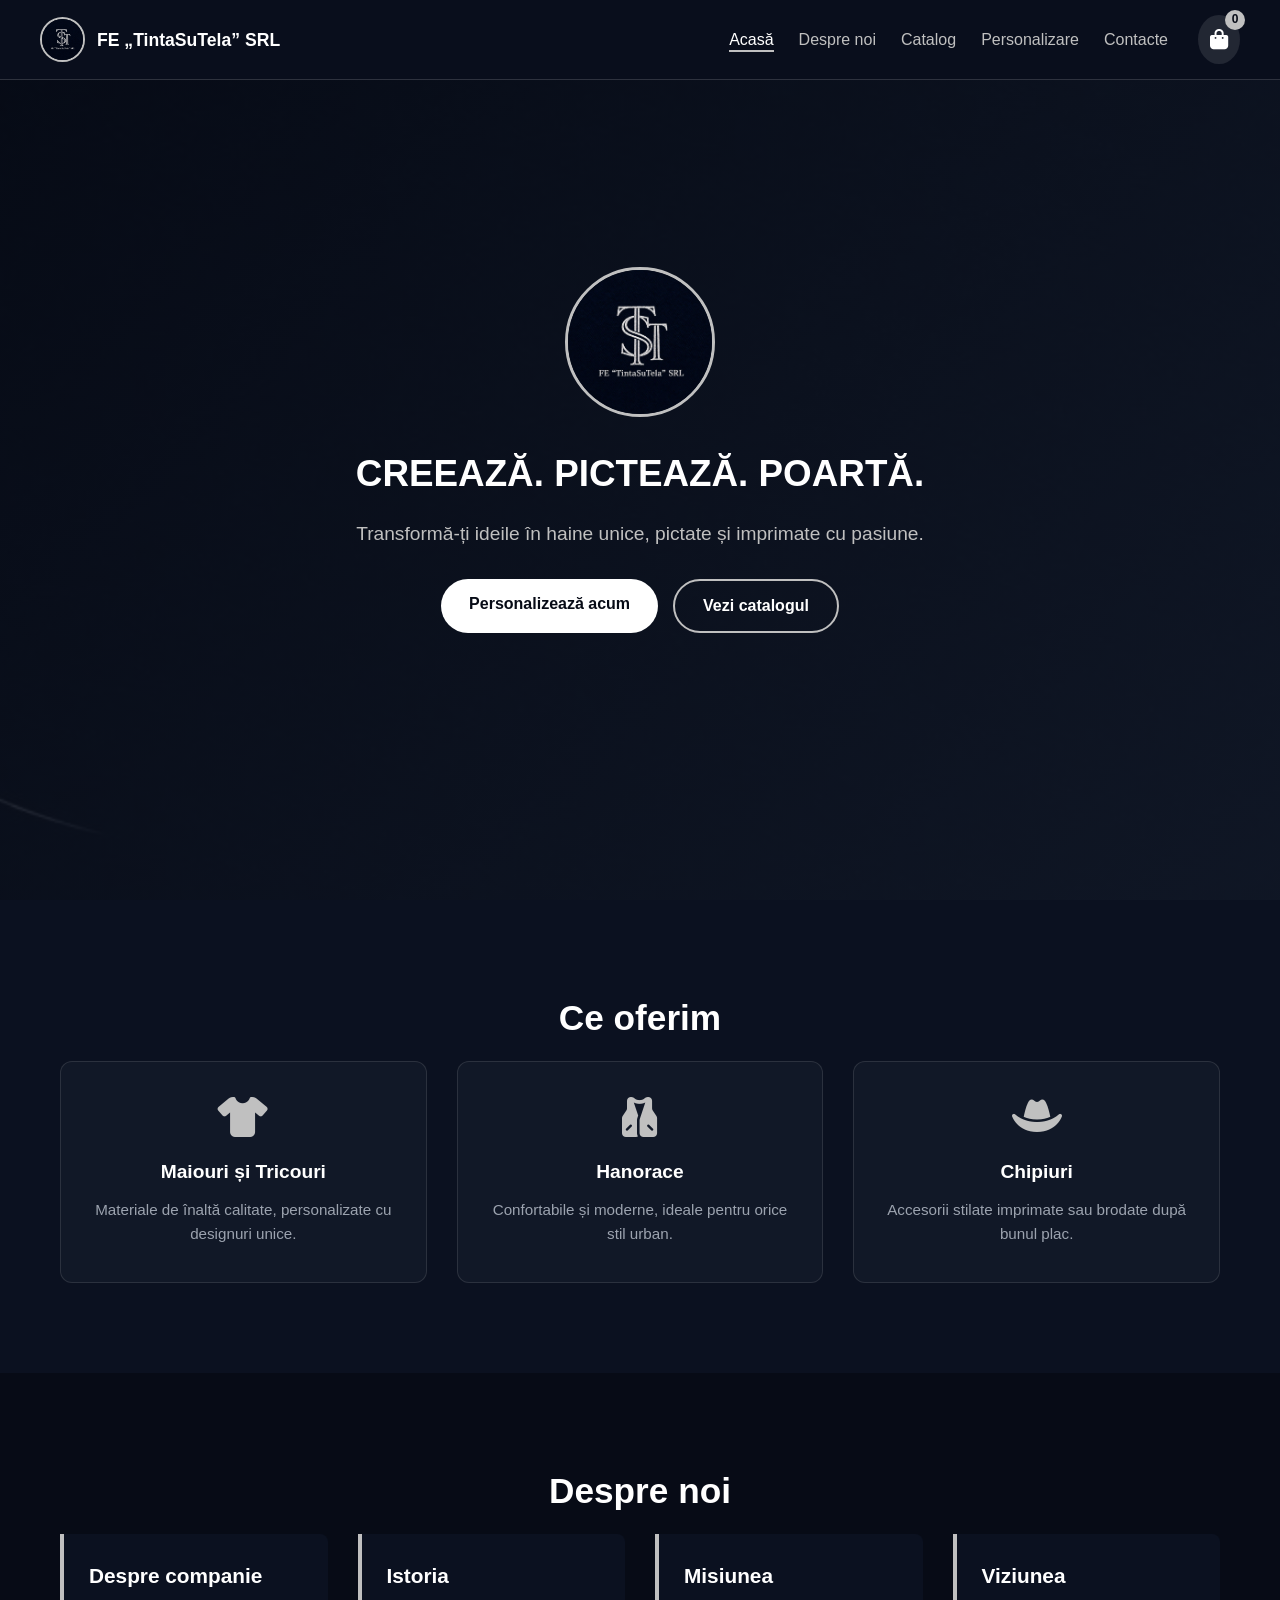
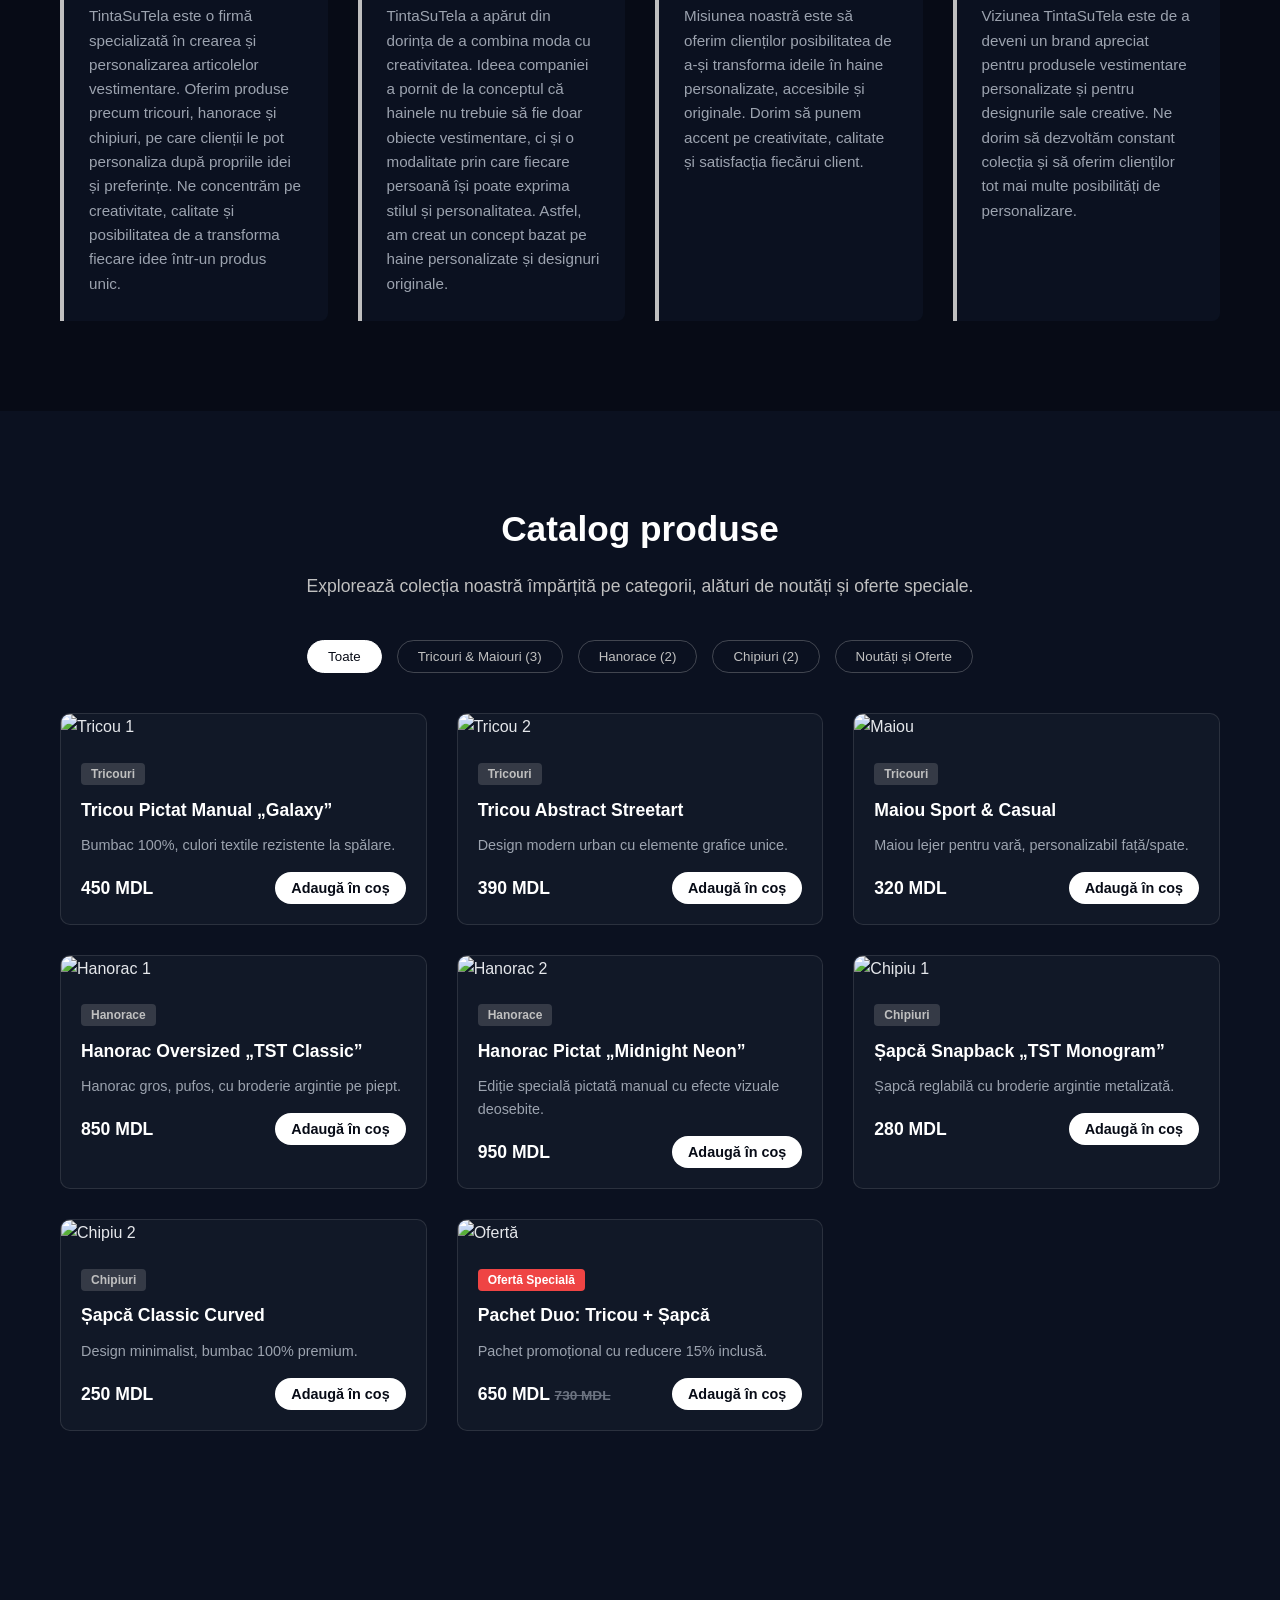
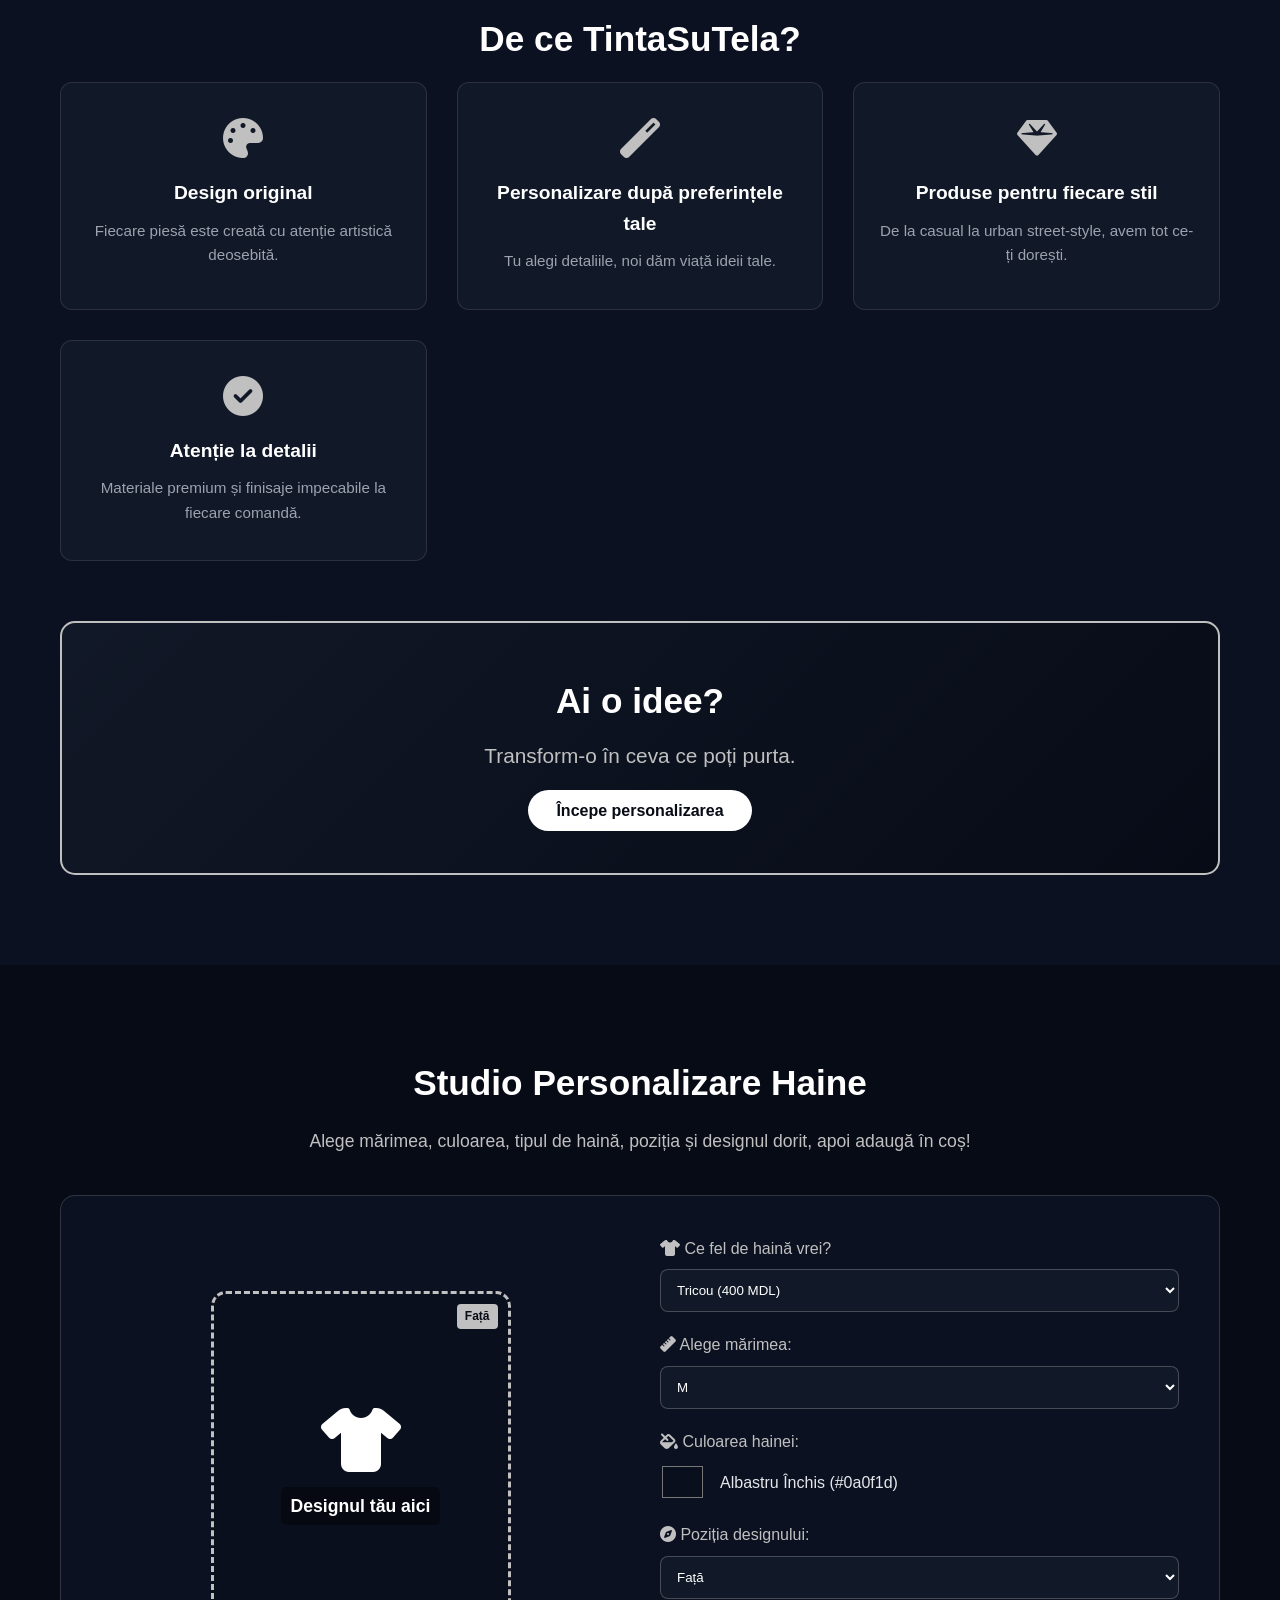
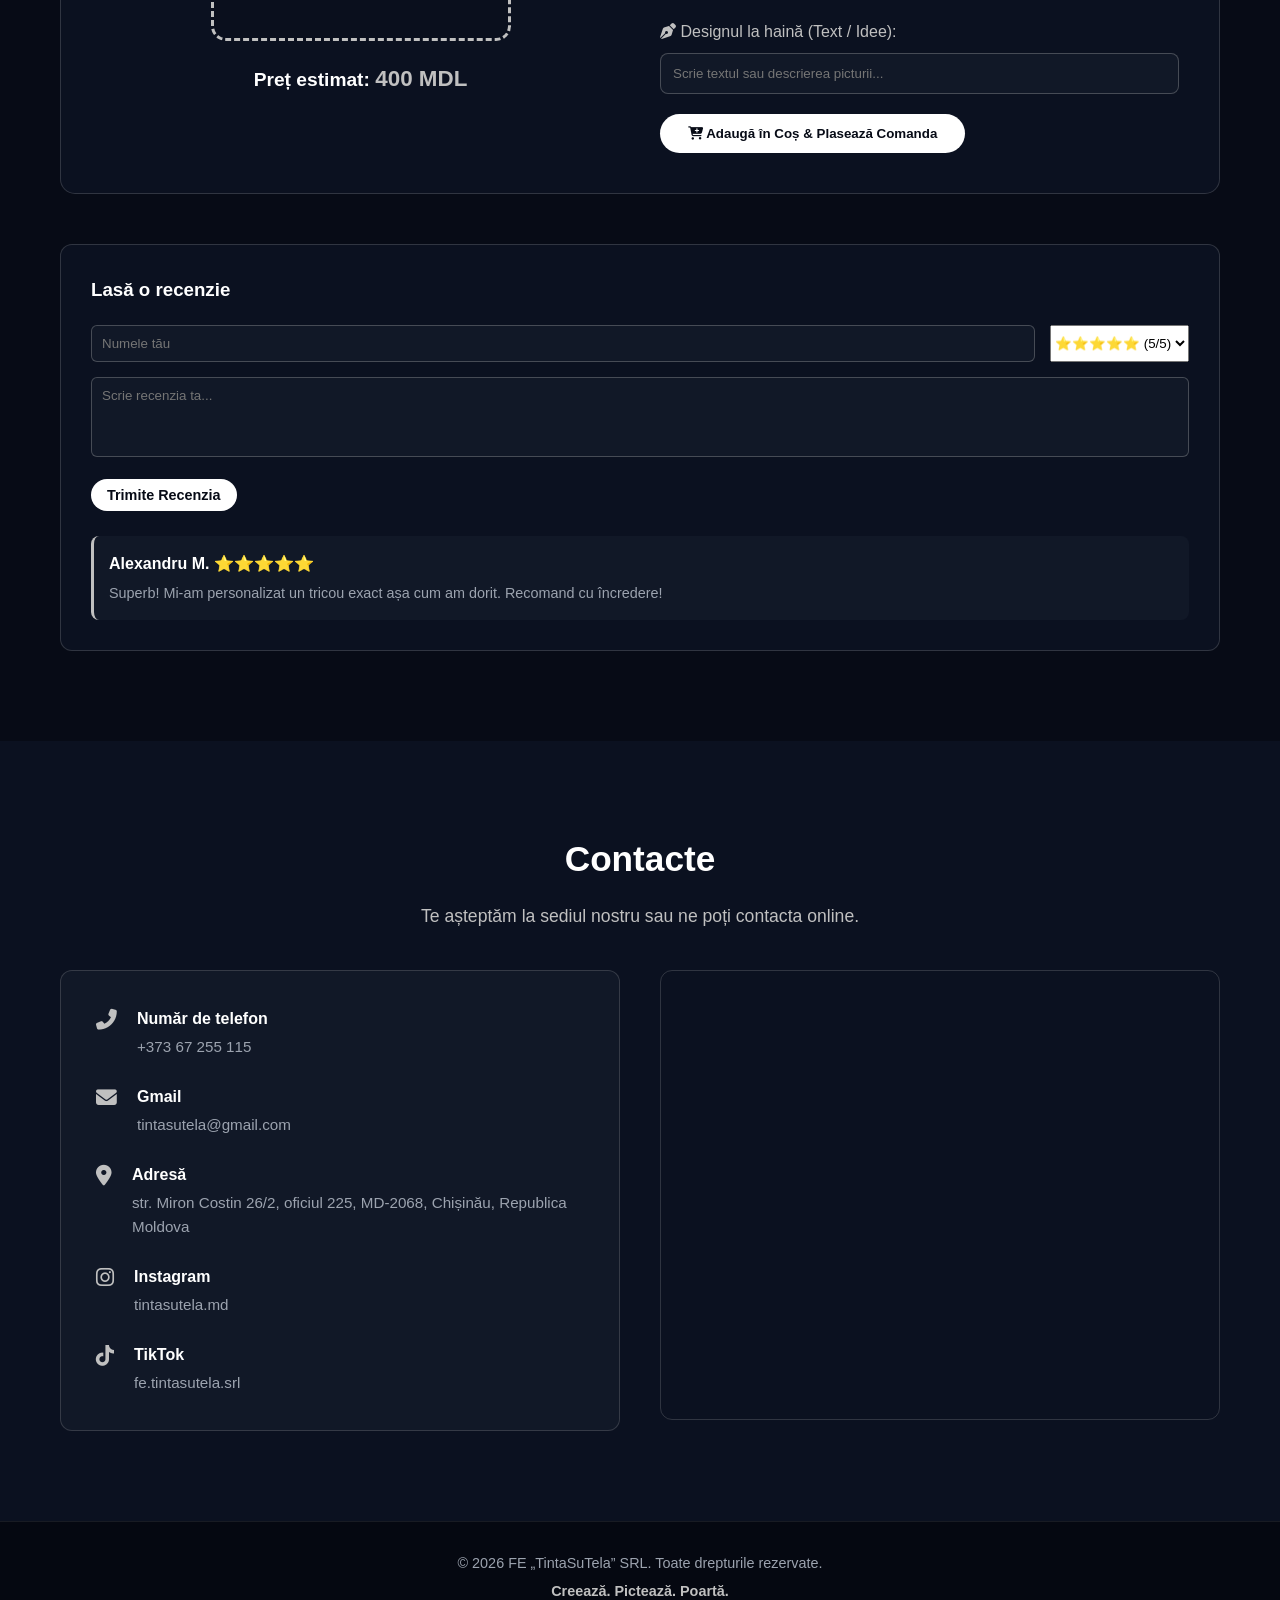
==== commit 9e0b856e: "Update index.html" ====
--- a/index.html
+++ b/index.html
@@ -19,7 +19,6 @@
                 <li><a href="#acasa" class="active">Acasă</a></li>
                 <li><a href="#despre">Despre noi</a></li>
                 <li><a href="#catalog">Catalog</a></li>
-                <li><a href="#categorii">Categorii</a></li>
                 <li><a href="#personalizare">Personalizare</a></li>
                 <li><a href="#contacte">Contacte</a></li>
             </ul>
@@ -216,32 +215,7 @@
             </div>
         </section>
 
-        <!-- 4. Categorii & Produse Populare -->
-        <section id="categorii" class="categories-section">
-            <div class="container">
-                <h2>Categorii & Produse Populare</h2>
-                <p class="section-desc">Modele de top preferate de clienții TintaSuTela.</p>
-                <div class="popular-grid">
-                    <div class="popular-item">
-                        <img src="https://images.unsplash.com/photo-1521572267360-ee0c2909d518?auto=format&fit=crop&w=400&q=80" alt="Tricouri">
-                        <h4>Tricouri & Maiouri</h4>
-                        <p class="pop-price">De la 320 MDL</p>
-                    </div>
-                    <div class="popular-item">
-                        <img src="https://images.unsplash.com/photo-1556905055-8f358a7a47b2?auto=format&fit=crop&w=400&q=80" alt="Hanorace">
-                        <h4>Hanorace</h4>
-                        <p class="pop-price">De la 850 MDL</p>
-                    </div>
-                    <div class="popular-item">
-                        <img src="https://images.unsplash.com/photo-1588850561407-ed78c282e89b?auto=format&fit=crop&w=400&q=80" alt="Chipiuri">
-                        <h4>Chipiuri</h4>
-                        <p class="pop-price">De la 250 MDL</p>
-                    </div>
-                </div>
-            </div>
-        </section>
-
-        <!-- 5. De ce TintaSuTela? & 6. Call to Action -->
+        <!-- De ce TintaSuTela? & Call to Action -->
         <section class="why-us-section">
             <div class="container">
                 <h2>De ce TintaSuTela?</h2>
@@ -455,4 +429,4 @@
 
     <script src="script.js"></script>
 </body>
-</html>+</html>
--- a/style.css
+++ b/style.css
@@ -139,16 +139,19 @@
     max-width: 800px;
 }
 
+/* Logo Mărit în Hero */
 .hero-logo {
-    width: 110px;
-    height: 110px;
+    width: 150px;
+    height: 150px;
     border-radius: 50%;
     border: 3px solid #c0c0c0;
     margin-bottom: 20px;
-}
-
+    object-fit: cover;
+}
+
+/* Slogan ușor micșorat */
 .slogan {
-    font-size: 3rem;
+    font-size: 2.3rem;
     font-weight: 800;
     color: #ffffff;
     margin-bottom: 15px;
@@ -203,7 +206,7 @@
 }
 
 /* Sections */
-.offerings-overview, .about-section, .catalog-section, .categories-section, .why-us-section, .customizer-section, .contact-section {
+.offerings-overview, .about-section, .catalog-section, .why-us-section, .customizer-section, .contact-section {
     padding: 90px 0;
 }
 
@@ -211,7 +214,7 @@
     background-color: #0b1120;
 }
 
-.about-section, .categories-section, .customizer-section {
+.about-section, .customizer-section {
     background-color: #070b16;
 }
 
@@ -310,20 +313,20 @@
     border-color: #ffffff;
 }
 
-.products-grid, .popular-grid {
+.products-grid {
     display: grid;
     grid-template-columns: repeat(auto-fit, minmax(280px, 1fr));
     gap: 30px;
 }
 
-.product-card, .popular-item {
+.product-card {
     background: #111827;
     border-radius: 10px;
     overflow: hidden;
     border: 1px solid rgba(192, 192, 192, 0.15);
 }
 
-.product-card img, .popular-item img {
+.product-card img {
     width: 100%;
     height: 250px;
     object-fit: cover;
@@ -374,23 +377,6 @@
 .price del {
     color: #6b7280;
     font-size: 0.85rem;
-}
-
-.popular-item {
-    background: #0b1120;
-    text-align: center;
-    padding-bottom: 20px;
-}
-
-.popular-item h4 {
-    font-size: 1.2rem;
-    color: #ffffff;
-    margin-bottom: 5px;
-}
-
-.pop-price {
-    color: #c0c0c0;
-    font-weight: 600;
 }
 
 /* CTA Banner */
@@ -724,6 +710,6 @@
         grid-template-columns: 1fr;
     }
     .slogan {
-        font-size: 2.2rem;
+        font-size: 2rem;
     }
-}+}
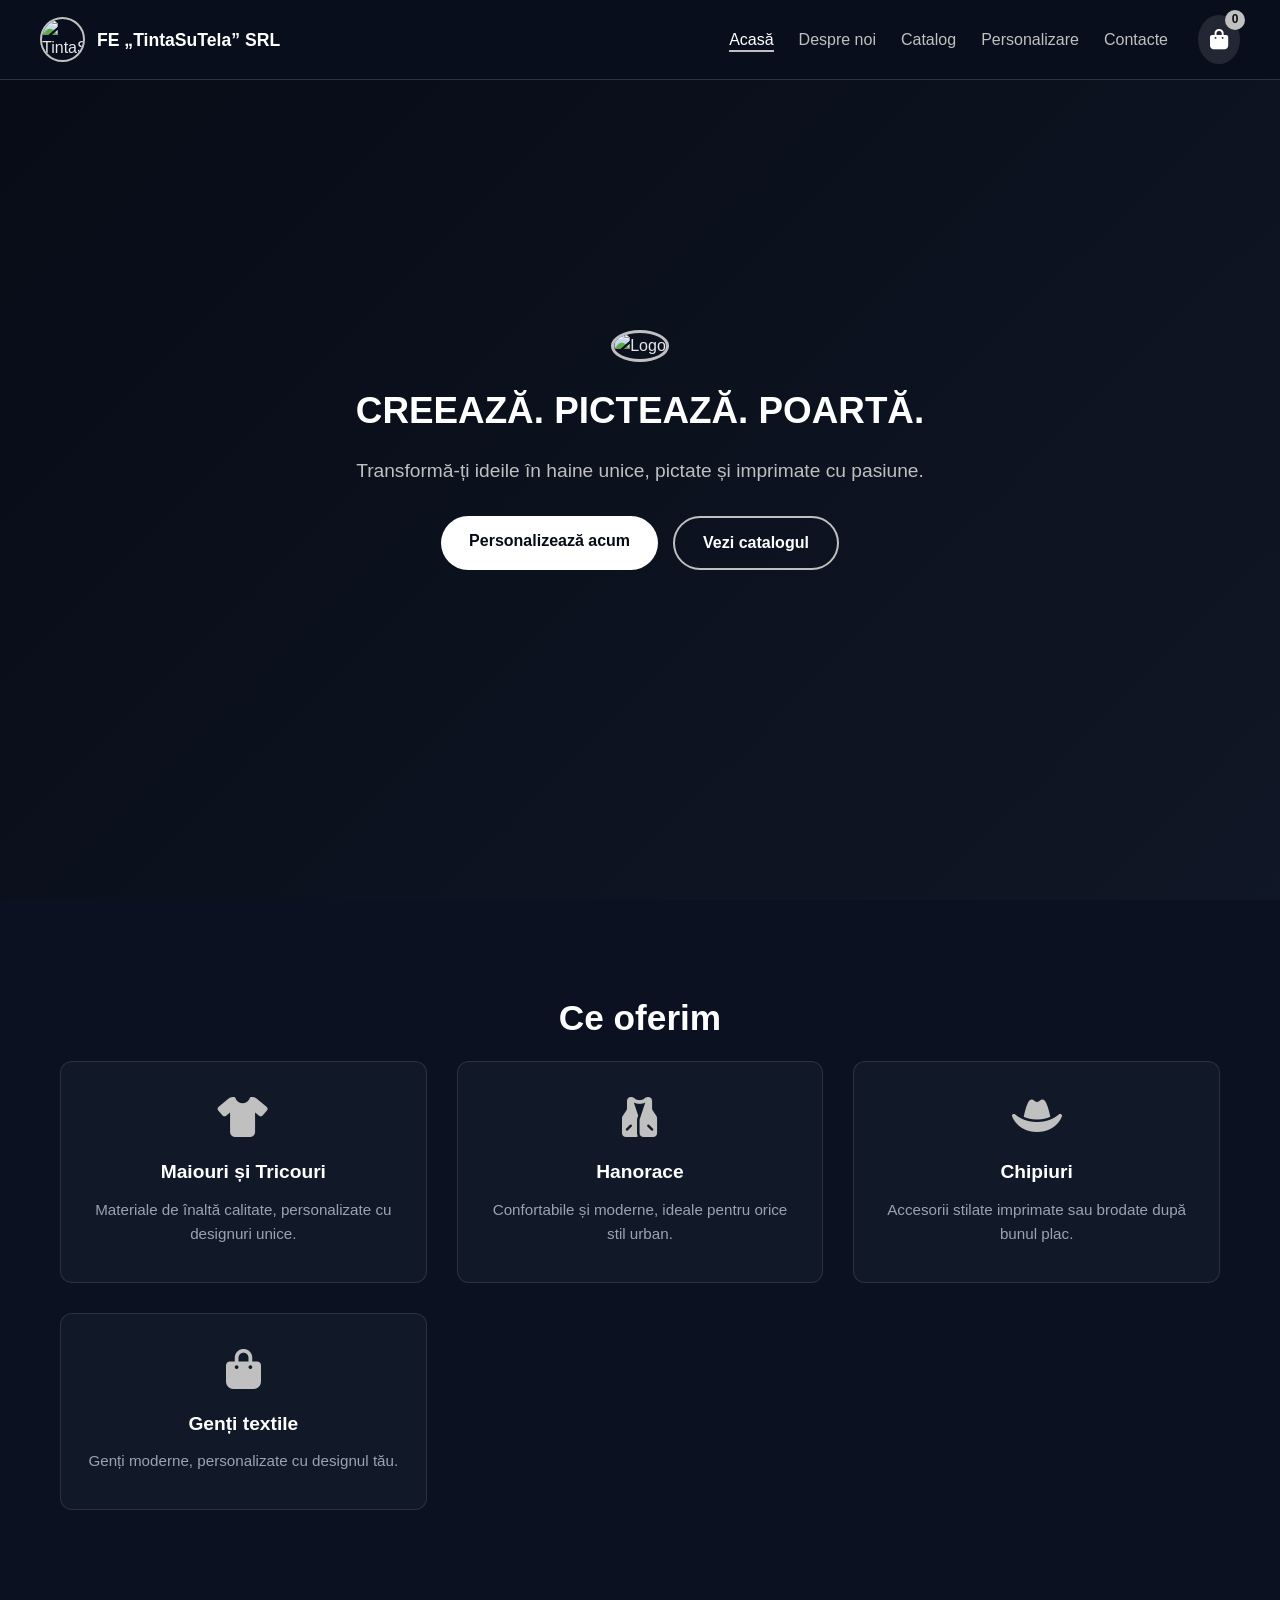
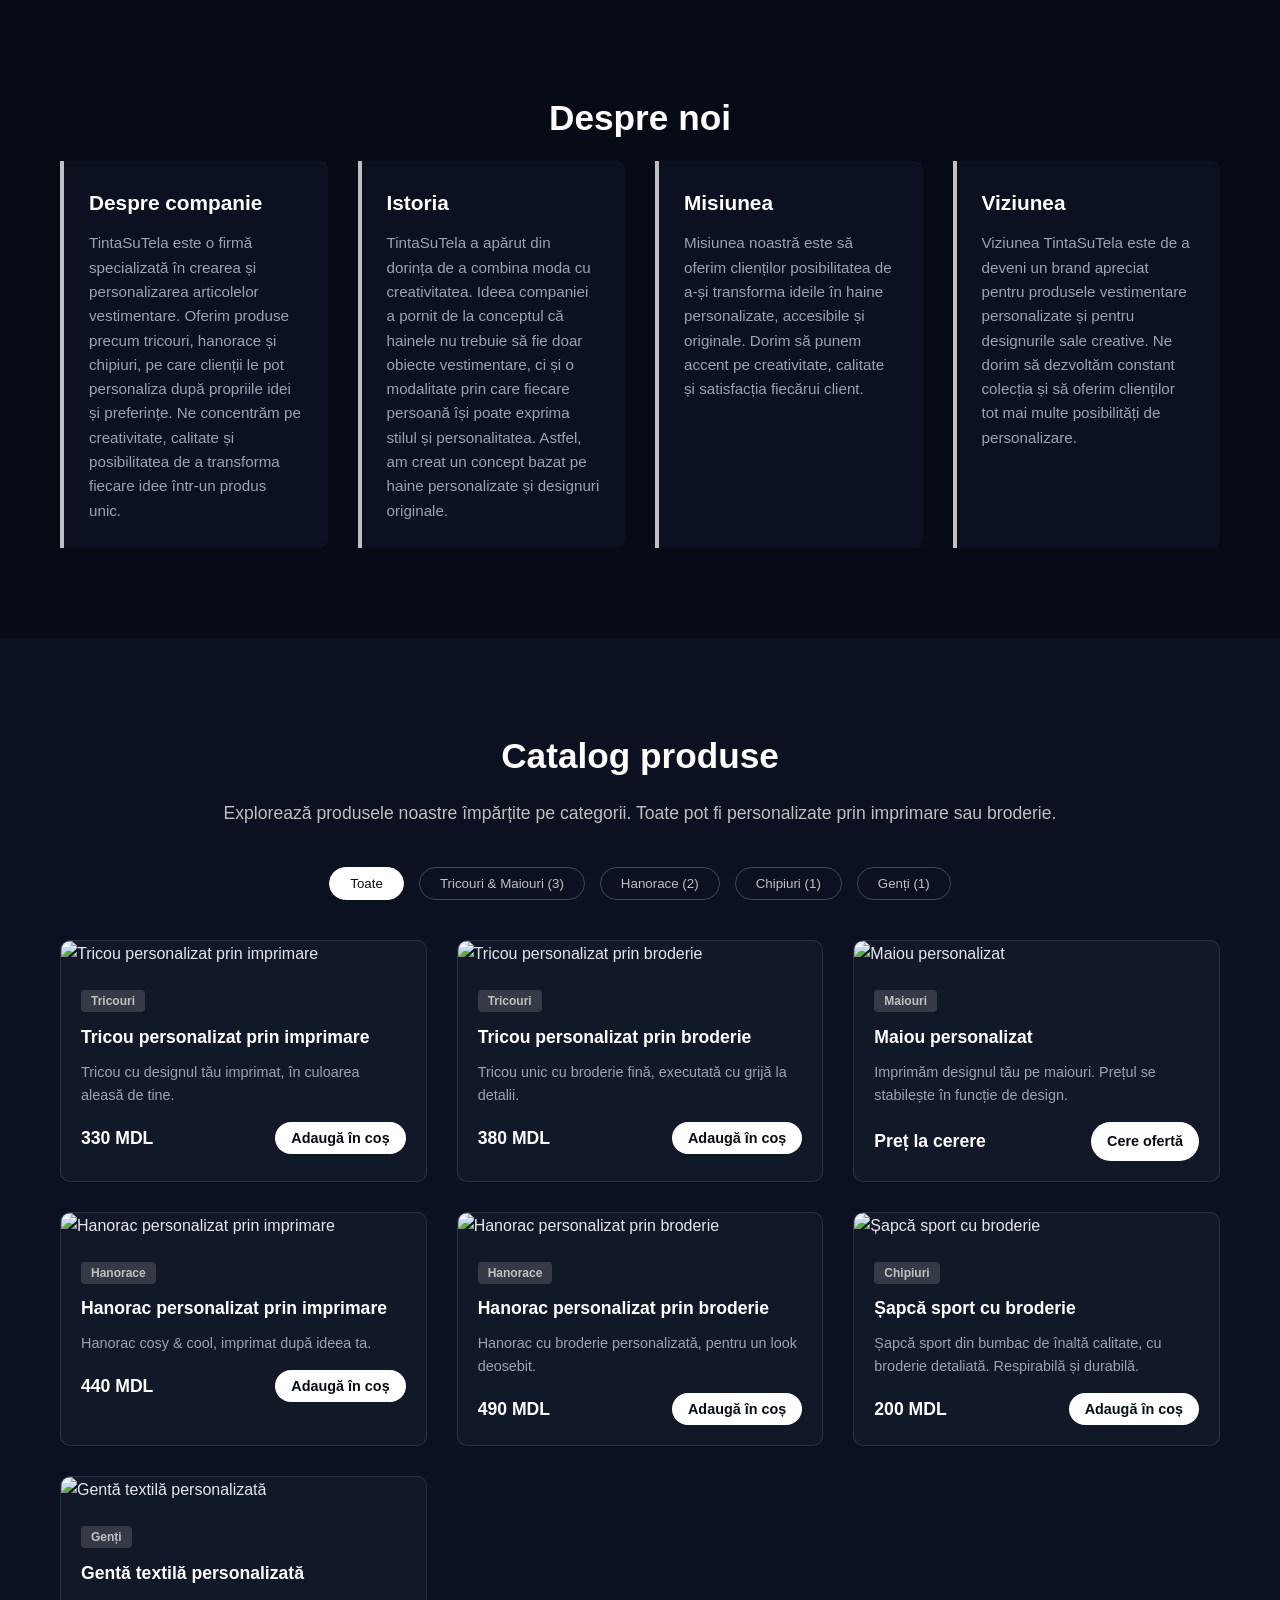
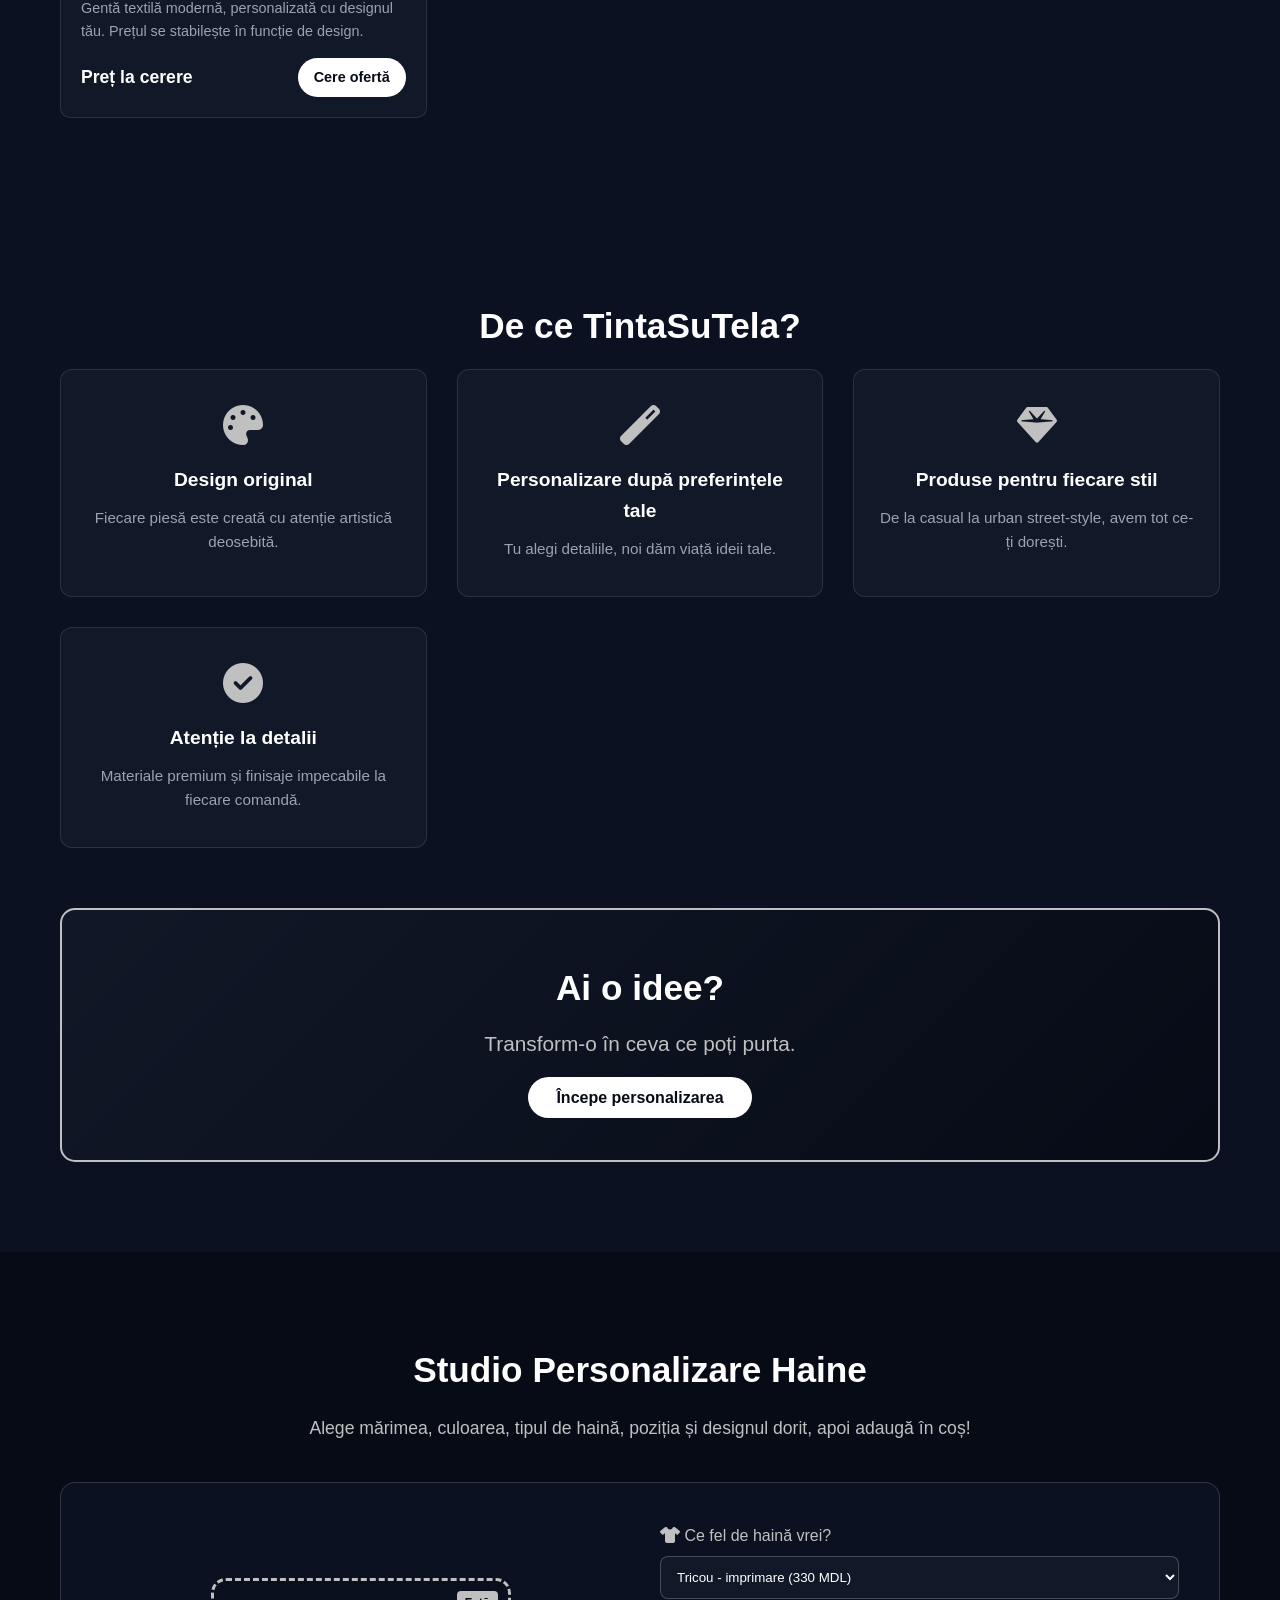
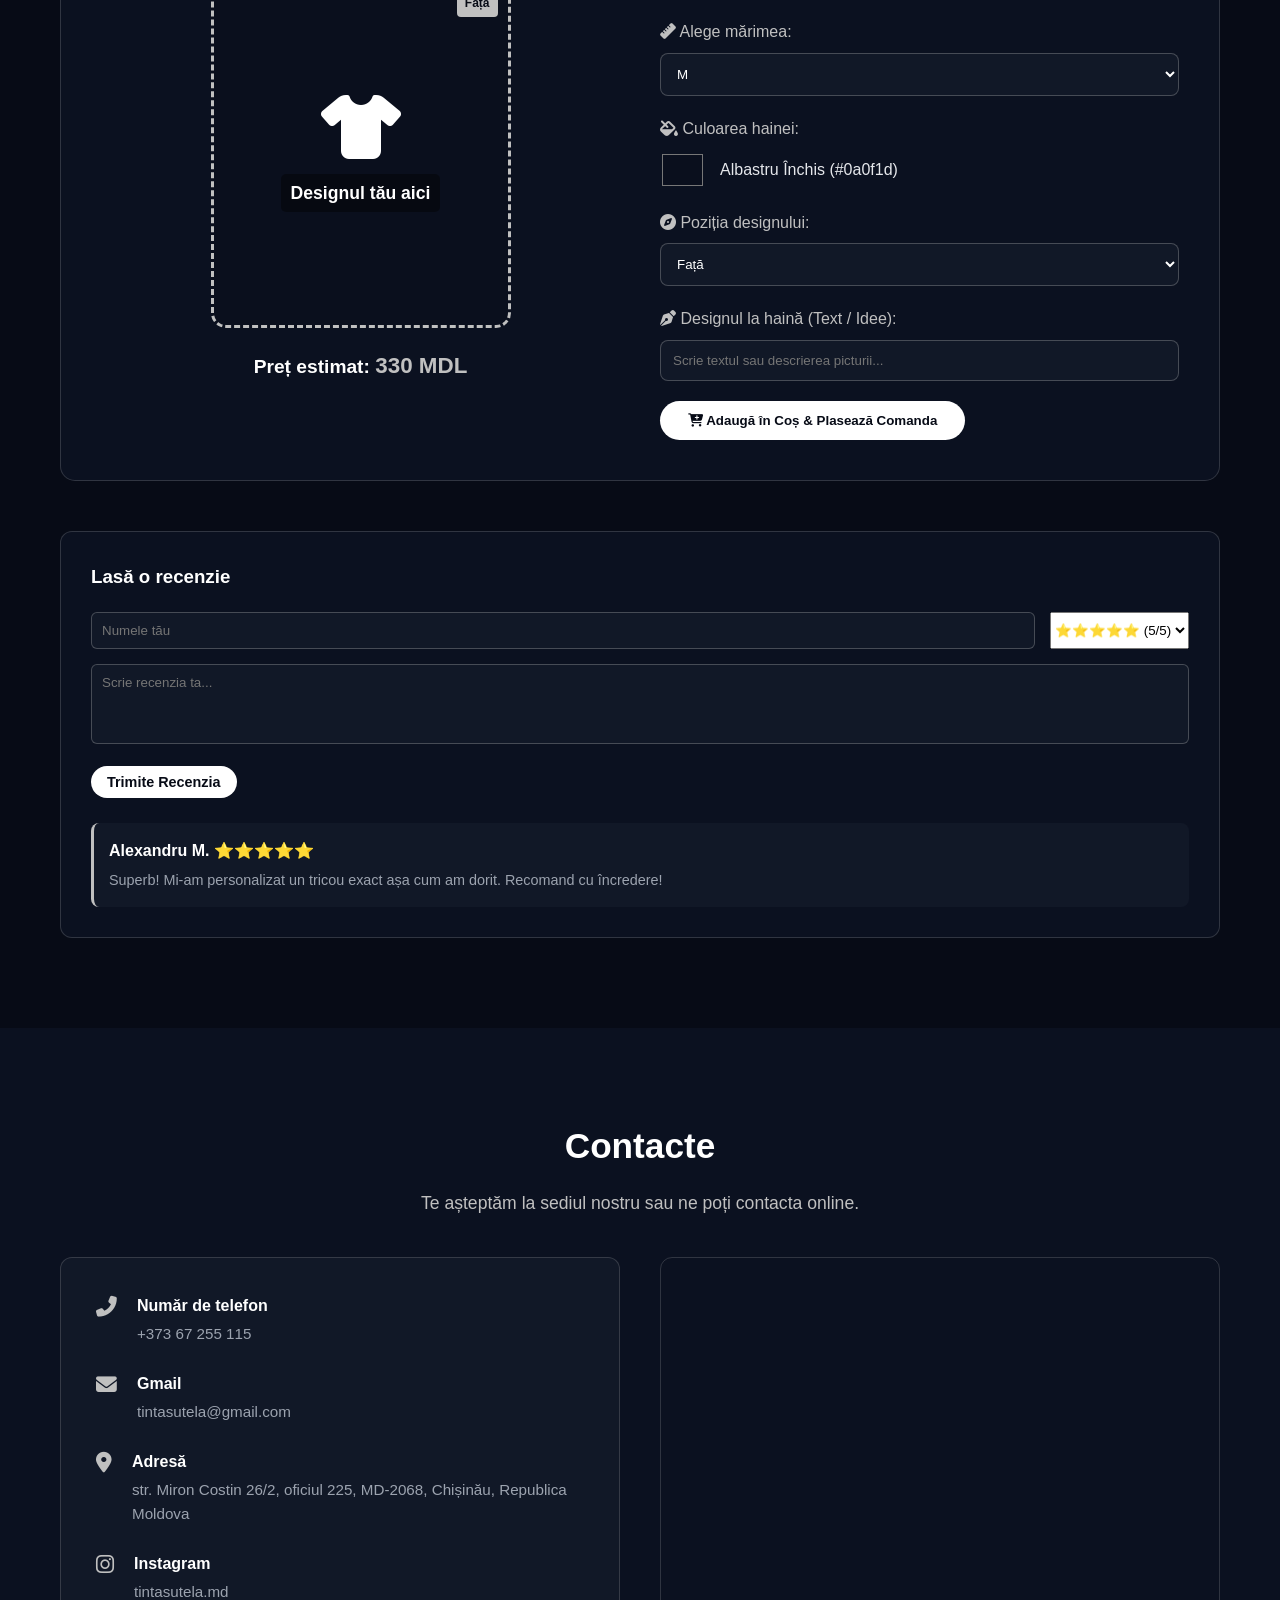
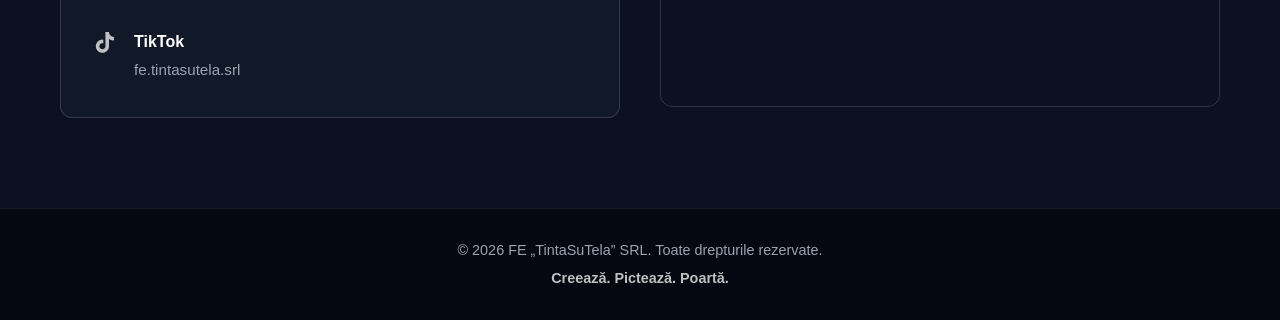
==== commit ea49b987: "Update index.html" ====
--- a/index.html
+++ b/index.html
@@ -11,7 +11,7 @@
     <!-- Header & Navigation -->
     <header class="header">
         <div class="logo-container">
-            <img src="logo.jpg" alt="TintaSuTela Logo" class="logo-img">
+            <img src="images/logo.jpg" alt="TintaSuTela Logo" class="logo-img">
             <span class="company-name">FE „TintaSuTela” SRL</span>
         </div>
         <nav class="navbar">
@@ -31,10 +31,10 @@
 
     <main>
         <!-- 1. Acasă Section -->
-        <section id="acasa" class="hero" style="background-image: url('fundal.jpg');">
+        <section id="acasa" class="hero" style="background-image: url('images/fundal.jpg');">
             <div class="hero-overlay"></div>
             <div class="hero-content">
-                <img src="logo.jpg" alt="Logo" class="hero-logo">
+                <img src="images/logo.jpg" alt="Logo" class="hero-logo">
                 <h1 class="slogan">Creează. Pictează. Poartă.</h1>
                 <p class="hero-subtitle">Transformă-ți ideile în haine unice, pictate și imprimate cu pasiune.</p>
                 <div class="hero-buttons">
@@ -64,6 +64,11 @@
                         <h3>Chipiuri</h3>
                         <p>Accesorii stilate imprimate sau brodate după bunul plac.</p>
                     </div>
+                    <div class="offering-card">
+                        <i class="fas fa-bag-shopping"></i>
+                        <h3>Genți textile</h3>
+                        <p>Genți moderne, personalizate cu designul tău.</p>
+                    </div>
                 </div>
             </div>
         </section>
@@ -97,117 +102,98 @@
         <section id="catalog" class="catalog-section">
             <div class="container">
                 <h2>Catalog produse</h2>
-                <p class="section-desc">Explorează colecția noastră împărțită pe categorii, alături de noutăți și oferte speciale.</p>
+                <p class="section-desc">Explorează produsele noastre împărțite pe categorii. Toate pot fi personalizate prin imprimare sau broderie.</p>
                 
                 <div class="catalog-filter-buttons">
                     <button class="filter-btn active" data-filter="all">Toate</button>
                     <button class="filter-btn" data-filter="tricouri">Tricouri & Maiouri (3)</button>
                     <button class="filter-btn" data-filter="hanorace">Hanorace (2)</button>
-                    <button class="filter-btn" data-filter="chipiuri">Chipiuri (2)</button>
-                    <button class="filter-btn" data-filter="noutati">Noutăți și Oferte</button>
+                    <button class="filter-btn" data-filter="chipiuri">Chipiuri (1)</button>
+                    <button class="filter-btn" data-filter="genti">Genți (1)</button>
                 </div>
 
                 <div class="products-grid" id="catalog-products">
-                    <!-- Tricouri (3 bucăți) -->
                     <div class="product-card" data-category="tricouri">
-                        <img src="https://images.unsplash.com/photo-1521572267360-ee0c2909d518?auto=format&fit=crop&w=600&q=80" alt="Tricou 1">
+                        <img src="images/tricou-imprimat.jpg" alt="Tricou personalizat prin imprimare">
                         <div class="product-info">
                             <span class="badge">Tricouri</span>
-                            <h3>Tricou Pictat Manual „Galaxy”</h3>
-                            <p class="description">Bumbac 100%, culori textile rezistente la spălare.</p>
-                            <div class="price-row">
-                                <span class="price">450 MDL</span>
-                                <button class="btn-sm" onclick="addToCatalogCart('Tricou Pictat Galaxy', 450)">Adaugă în coș</button>
+                            <h3>Tricou personalizat prin imprimare</h3>
+                            <p class="description">Tricou cu designul tău imprimat, în culoarea aleasă de tine.</p>
+                            <div class="price-row">
+                                <span class="price">330 MDL</span>
+                                <button class="btn-sm" onclick="addToCatalogCart('Tricou personalizat prin imprimare', 330)">Adaugă în coș</button>
                             </div>
                         </div>
                     </div>
                     <div class="product-card" data-category="tricouri">
-                        <img src="https://images.unsplash.com/photo-1583743814966-8936f5b7be1a?auto=format&fit=crop&w=600&q=80" alt="Tricou 2">
+                        <img src="images/tricou-brodat.jpg" alt="Tricou personalizat prin broderie">
                         <div class="product-info">
                             <span class="badge">Tricouri</span>
-                            <h3>Tricou Abstract Streetart</h3>
-                            <p class="description">Design modern urban cu elemente grafice unice.</p>
-                            <div class="price-row">
-                                <span class="price">390 MDL</span>
-                                <button class="btn-sm" onclick="addToCatalogCart('Tricou Abstract Streetart', 390)">Adaugă în coș</button>
+                            <h3>Tricou personalizat prin broderie</h3>
+                            <p class="description">Tricou unic cu broderie fină, executată cu grijă la detalii.</p>
+                            <div class="price-row">
+                                <span class="price">380 MDL</span>
+                                <button class="btn-sm" onclick="addToCatalogCart('Tricou personalizat prin broderie', 380)">Adaugă în coș</button>
                             </div>
                         </div>
                     </div>
                     <div class="product-card" data-category="tricouri">
-                        <img src="https://images.unsplash.com/photo-1562157873-818bc0726f68?auto=format&fit=crop&w=600&q=80" alt="Maiou">
-                        <div class="product-info">
-                            <span class="badge">Tricouri</span>
-                            <h3>Maiou Sport & Casual</h3>
-                            <p class="description">Maiou lejer pentru vară, personalizabil față/spate.</p>
-                            <div class="price-row">
-                                <span class="price">320 MDL</span>
-                                <button class="btn-sm" onclick="addToCatalogCart('Maiou Sport & Casual', 320)">Adaugă în coș</button>
-                            </div>
-                        </div>
-                    </div>
-
-                    <!-- Hanorace (2 bucăți) -->
+                        <img src="images/maiou.jpg" alt="Maiou personalizat">
+                        <div class="product-info">
+                            <span class="badge">Maiouri</span>
+                            <h3>Maiou personalizat</h3>
+                            <p class="description">Imprimăm designul tău pe maiouri. Prețul se stabilește în funcție de design.</p>
+                            <div class="price-row">
+                                <span class="price on-request">Preț la cerere</span>
+                                <a href="#contacte" class="btn-sm">Cere ofertă</a>
+                            </div>
+                        </div>
+                    </div>
                     <div class="product-card" data-category="hanorace">
-                        <img src="https://images.unsplash.com/photo-1556905055-8f358a7a47b2?auto=format&fit=crop&w=600&q=80" alt="Hanorac 1">
+                        <img src="images/hanorac-imprimat.jpg" alt="Hanorac personalizat prin imprimare">
                         <div class="product-info">
                             <span class="badge">Hanorace</span>
-                            <h3>Hanorac Oversized „TST Classic”</h3>
-                            <p class="description">Hanorac gros, pufos, cu broderie argintie pe piept.</p>
-                            <div class="price-row">
-                                <span class="price">850 MDL</span>
-                                <button class="btn-sm" onclick="addToCatalogCart('Hanorac Oversized TST Classic', 850)">Adaugă în coș</button>
+                            <h3>Hanorac personalizat prin imprimare</h3>
+                            <p class="description">Hanorac cosy & cool, imprimat după ideea ta.</p>
+                            <div class="price-row">
+                                <span class="price">440 MDL</span>
+                                <button class="btn-sm" onclick="addToCatalogCart('Hanorac personalizat prin imprimare', 440)">Adaugă în coș</button>
                             </div>
                         </div>
                     </div>
                     <div class="product-card" data-category="hanorace">
-                        <img src="https://images.unsplash.com/photo-1509967419530-da38b4704bc6?auto=format&fit=crop&w=600&q=80" alt="Hanorac 2">
+                        <img src="images/hanorac-brodat.jpg" alt="Hanorac personalizat prin broderie">
                         <div class="product-info">
                             <span class="badge">Hanorace</span>
-                            <h3>Hanorac Pictat „Midnight Neon”</h3>
-                            <p class="description">Ediție specială pictată manual cu efecte vizuale deosebite.</p>
-                            <div class="price-row">
-                                <span class="price">950 MDL</span>
-                                <button class="btn-sm" onclick="addToCatalogCart('Hanorac Midnight Neon', 950)">Adaugă în coș</button>
-                            </div>
-                        </div>
-                    </div>
-
-                    <!-- Chipiuri (2 bucăți) -->
+                            <h3>Hanorac personalizat prin broderie</h3>
+                            <p class="description">Hanorac cu broderie personalizată, pentru un look deosebit.</p>
+                            <div class="price-row">
+                                <span class="price">490 MDL</span>
+                                <button class="btn-sm" onclick="addToCatalogCart('Hanorac personalizat prin broderie', 490)">Adaugă în coș</button>
+                            </div>
+                        </div>
+                    </div>
                     <div class="product-card" data-category="chipiuri">
-                        <img src="https://images.unsplash.com/photo-1588850561407-ed78c282e89b?auto=format&fit=crop&w=600&q=80" alt="Chipiu 1">
+                        <img src="images/sapca-brodata.jpg" alt="Șapcă sport cu broderie">
                         <div class="product-info">
                             <span class="badge">Chipiuri</span>
-                            <h3>Șapcă Snapback „TST Monogram”</h3>
-                            <p class="description">Șapcă reglabilă cu broderie argintie metalizată.</p>
-                            <div class="price-row">
-                                <span class="price">280 MDL</span>
-                                <button class="btn-sm" onclick="addToCatalogCart('Șapcă Snapback TST Monogram', 280)">Adaugă în coș</button>
-                            </div>
-                        </div>
-                    </div>
-                    <div class="product-card" data-category="chipiuri">
-                        <img src="https://images.unsplash.com/photo-1521369909029-2afed882baee?auto=format&fit=crop&w=600&q=80" alt="Chipiu 2">
-                        <div class="product-info">
-                            <span class="badge">Chipiuri</span>
-                            <h3>Șapcă Classic Curved</h3>
-                            <p class="description">Design minimalist, bumbac 100% premium.</p>
-                            <div class="price-row">
-                                <span class="price">250 MDL</span>
-                                <button class="btn-sm" onclick="addToCatalogCart('Șapcă Classic Curved', 250)">Adaugă în coș</button>
-                            </div>
-                        </div>
-                    </div>
-
-                    <!-- Noutăți și oferte speciale -->
-                    <div class="product-card" data-category="noutati">
-                        <img src="https://images.unsplash.com/photo-1576566588028-4147f3842f27?auto=format&fit=crop&w=600&q=80" alt="Ofertă">
-                        <div class="product-info">
-                            <span class="badge special">Ofertă Specială</span>
-                            <h3>Pachet Duo: Tricou + Șapcă</h3>
-                            <p class="description">Pachet promoțional cu reducere 15% inclusă.</p>
-                            <div class="price-row">
-                                <span class="price">650 MDL <del>730 MDL</del></span>
-                                <button class="btn-sm" onclick="addToCatalogCart('Pachet Duo Tricou + Șapcă', 650)">Adaugă în coș</button>
+                            <h3>Șapcă sport cu broderie</h3>
+                            <p class="description">Șapcă sport din bumbac de înaltă calitate, cu broderie detaliată. Respirabilă și durabilă.</p>
+                            <div class="price-row">
+                                <span class="price">200 MDL</span>
+                                <button class="btn-sm" onclick="addToCatalogCart('Șapcă sport cu broderie', 200)">Adaugă în coș</button>
+                            </div>
+                        </div>
+                    </div>
+                    <div class="product-card" data-category="genti">
+                        <img src="images/geanta-textila.jpg" alt="Gentă textilă personalizată">
+                        <div class="product-info">
+                            <span class="badge">Genți</span>
+                            <h3>Gentă textilă personalizată</h3>
+                            <p class="description">Gentă textilă modernă, personalizată cu designul tău. Prețul se stabilește în funcție de design.</p>
+                            <div class="price-row">
+                                <span class="price on-request">Preț la cerere</span>
+                                <a href="#contacte" class="btn-sm">Cere ofertă</a>
                             </div>
                         </div>
                     </div>
@@ -264,7 +250,7 @@
                             <span class="preview-pos-badge" id="pos-badge">Față</span>
                         </div>
                         <div class="price-tag-box">
-                            Preț estimat: <span id="dynamic-price">400 MDL</span>
+                            Preț estimat: <span id="dynamic-price">330 MDL</span>
                         </div>
                     </div>
 
@@ -272,10 +258,12 @@
                         <div class="form-group">
                             <label><i class="fas fa-tshirt"></i> Ce fel de haină vrei?</label>
                             <select id="garment-type" onchange="updateCustomizer()">
-                                <option value="maiou" data-price="320">Maiou (320 MDL)</option>
-                                <option value="tricou" data-price="400" selected>Tricou (400 MDL)</option>
-                                <option value="hanorac" data-price="850">Hanorac (850 MDL)</option>
-                                <option value="chipiu" data-price="260">Chipiu / Șapcă (260 MDL)</option>
+                                <option value="maiou" data-price="320" data-label="Maiou">Maiou (320 MDL)</option>
+                                <option value="tricou" data-price="330" data-label="Tricou - imprimare" selected>Tricou - imprimare (330 MDL)</option>
+                                <option value="tricou-broderie" data-price="380" data-label="Tricou - broderie">Tricou - broderie (380 MDL)</option>
+                                <option value="hanorac" data-price="440" data-label="Hanorac - imprimare">Hanorac - imprimare (440 MDL)</option>
+                                <option value="hanorac-broderie" data-price="490" data-label="Hanorac - broderie">Hanorac - broderie (490 MDL)</option>
+                                <option value="chipiu" data-price="200" data-label="Chipiu / Șapcă">Chipiu / Șapcă (200 MDL)</option>
                             </select>
                         </div>
 
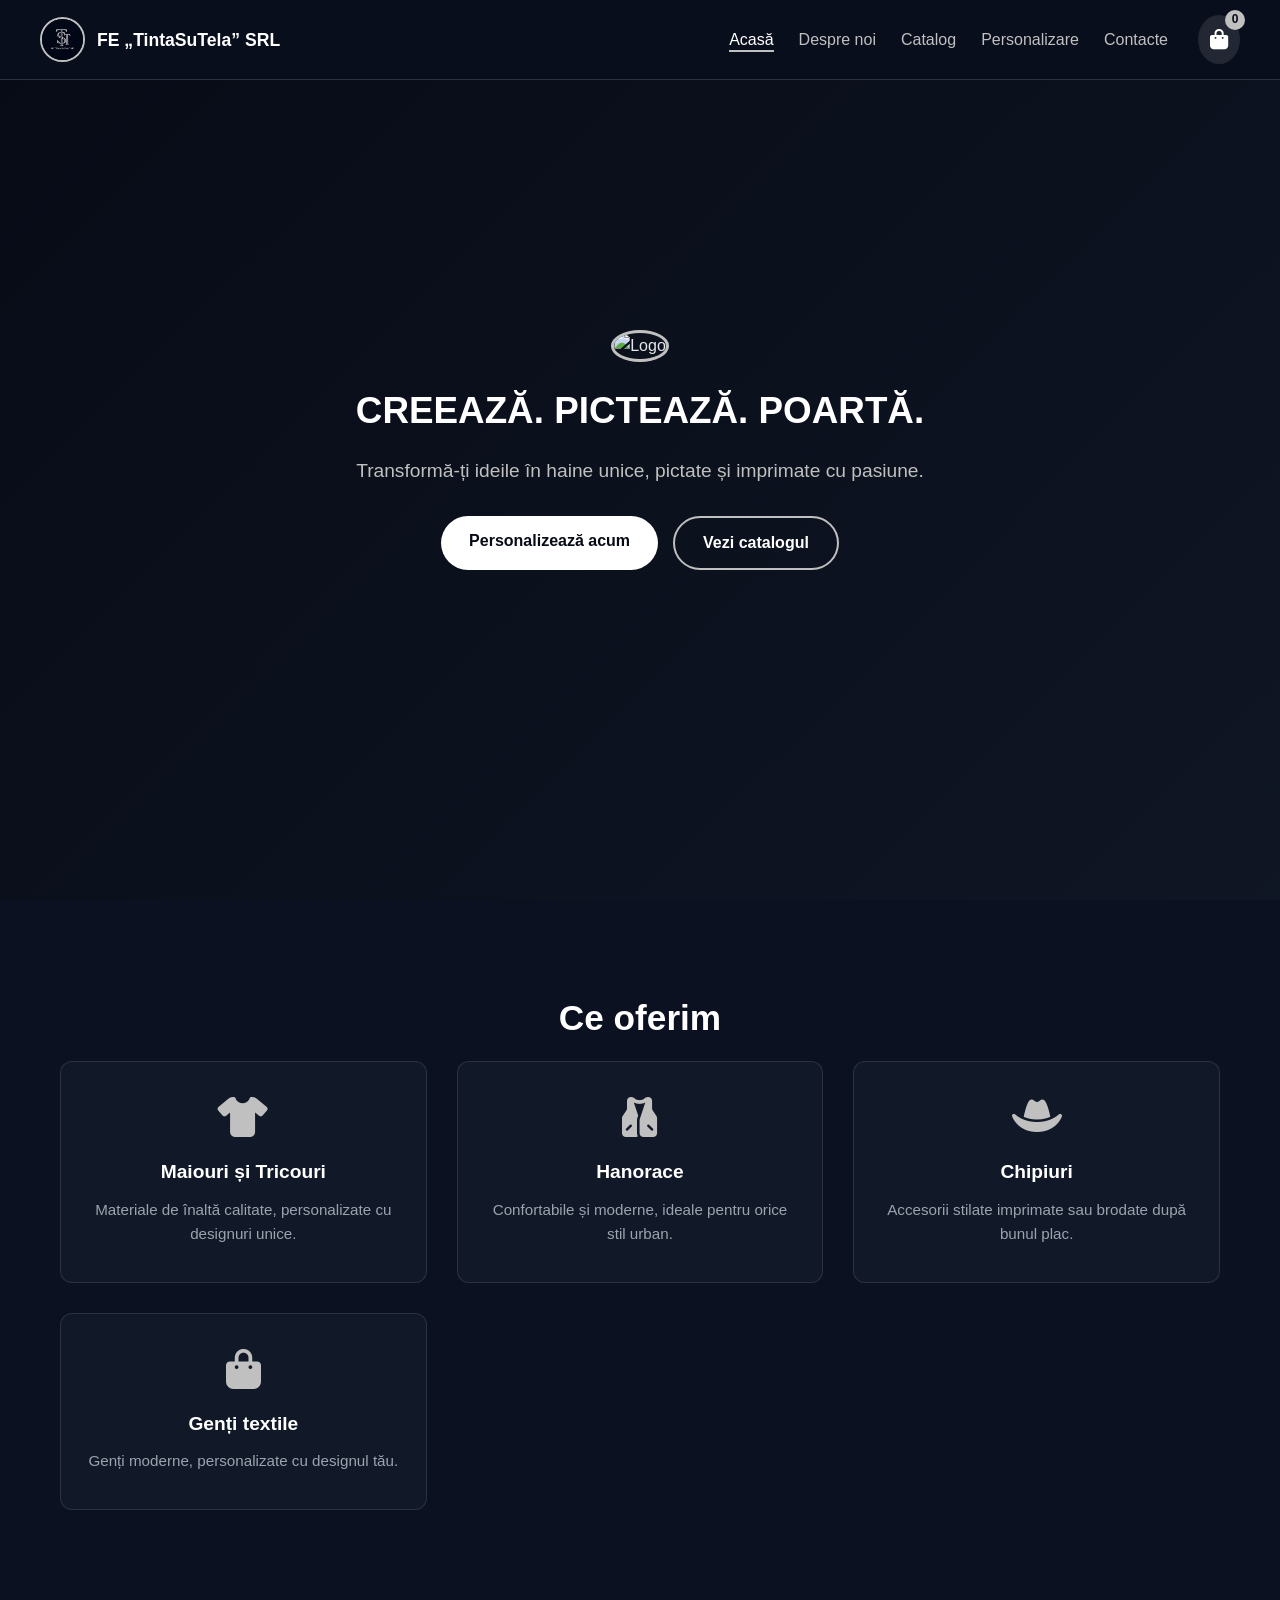
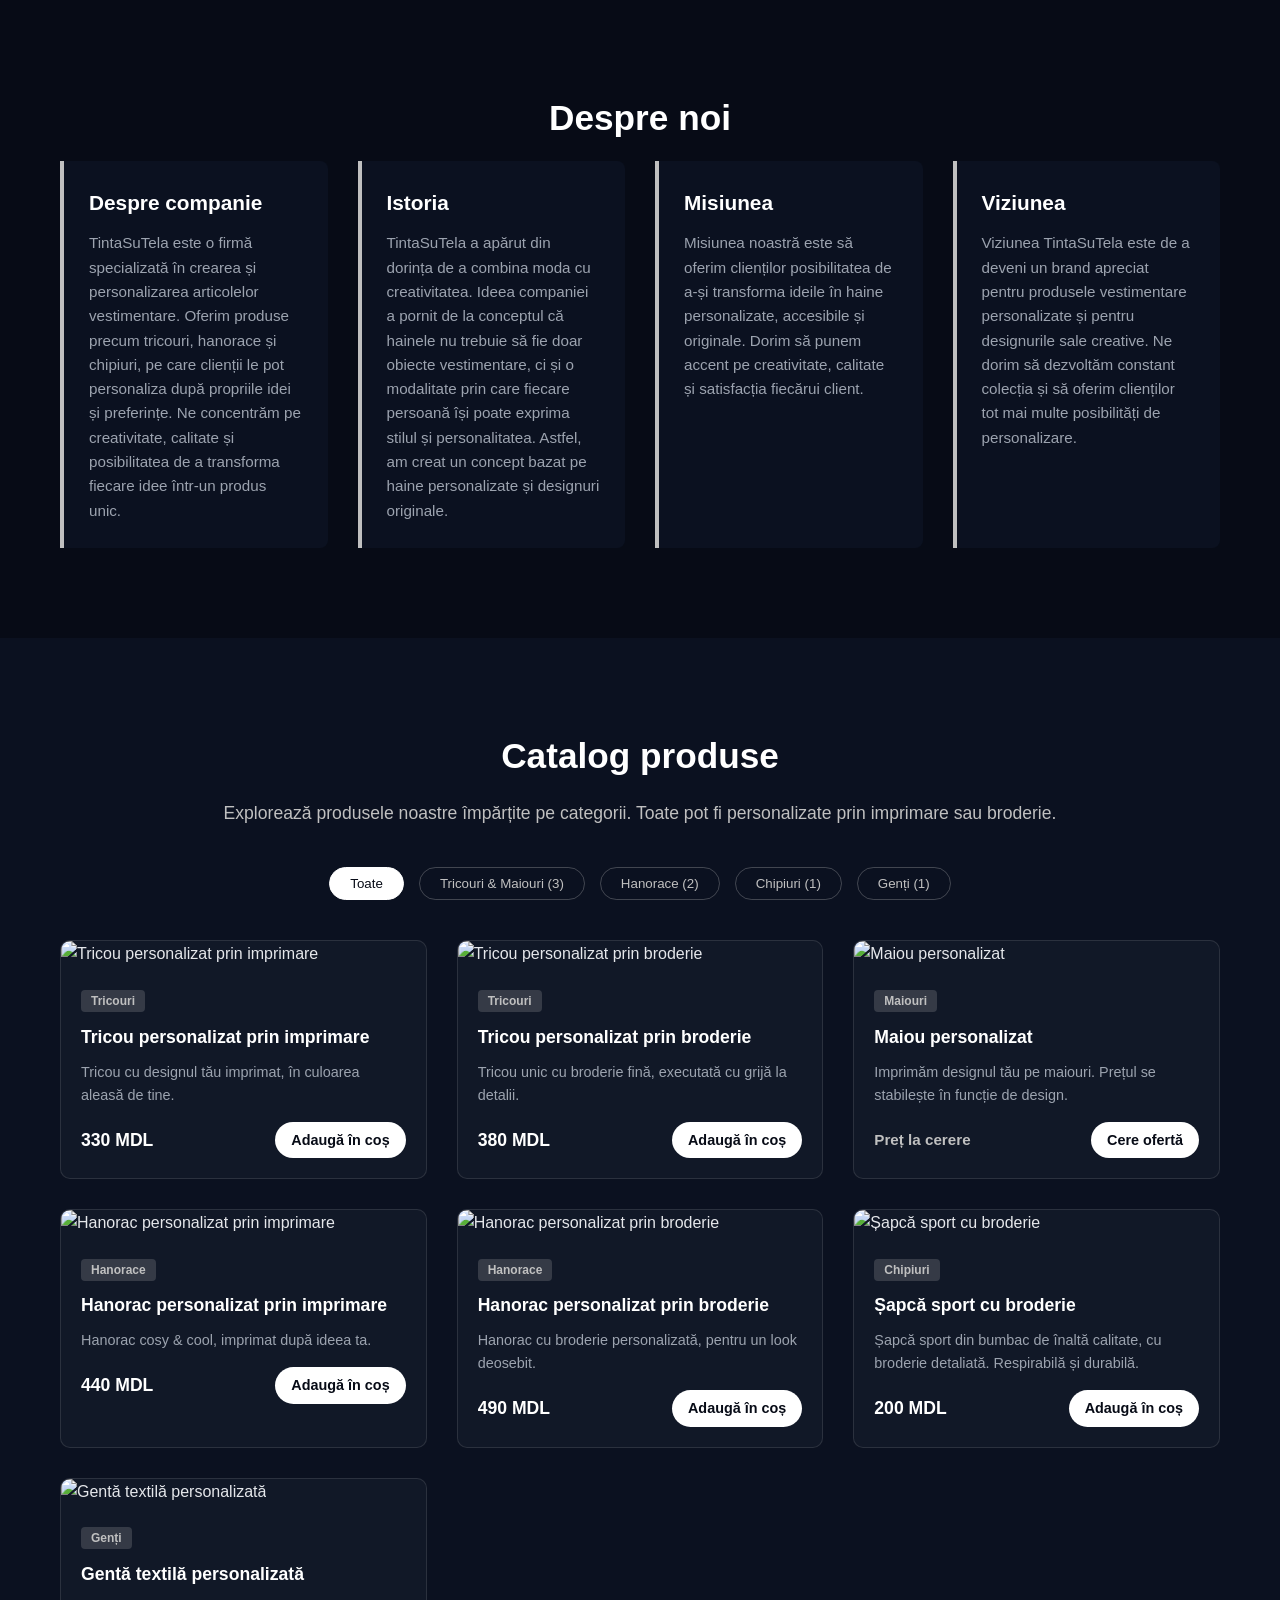
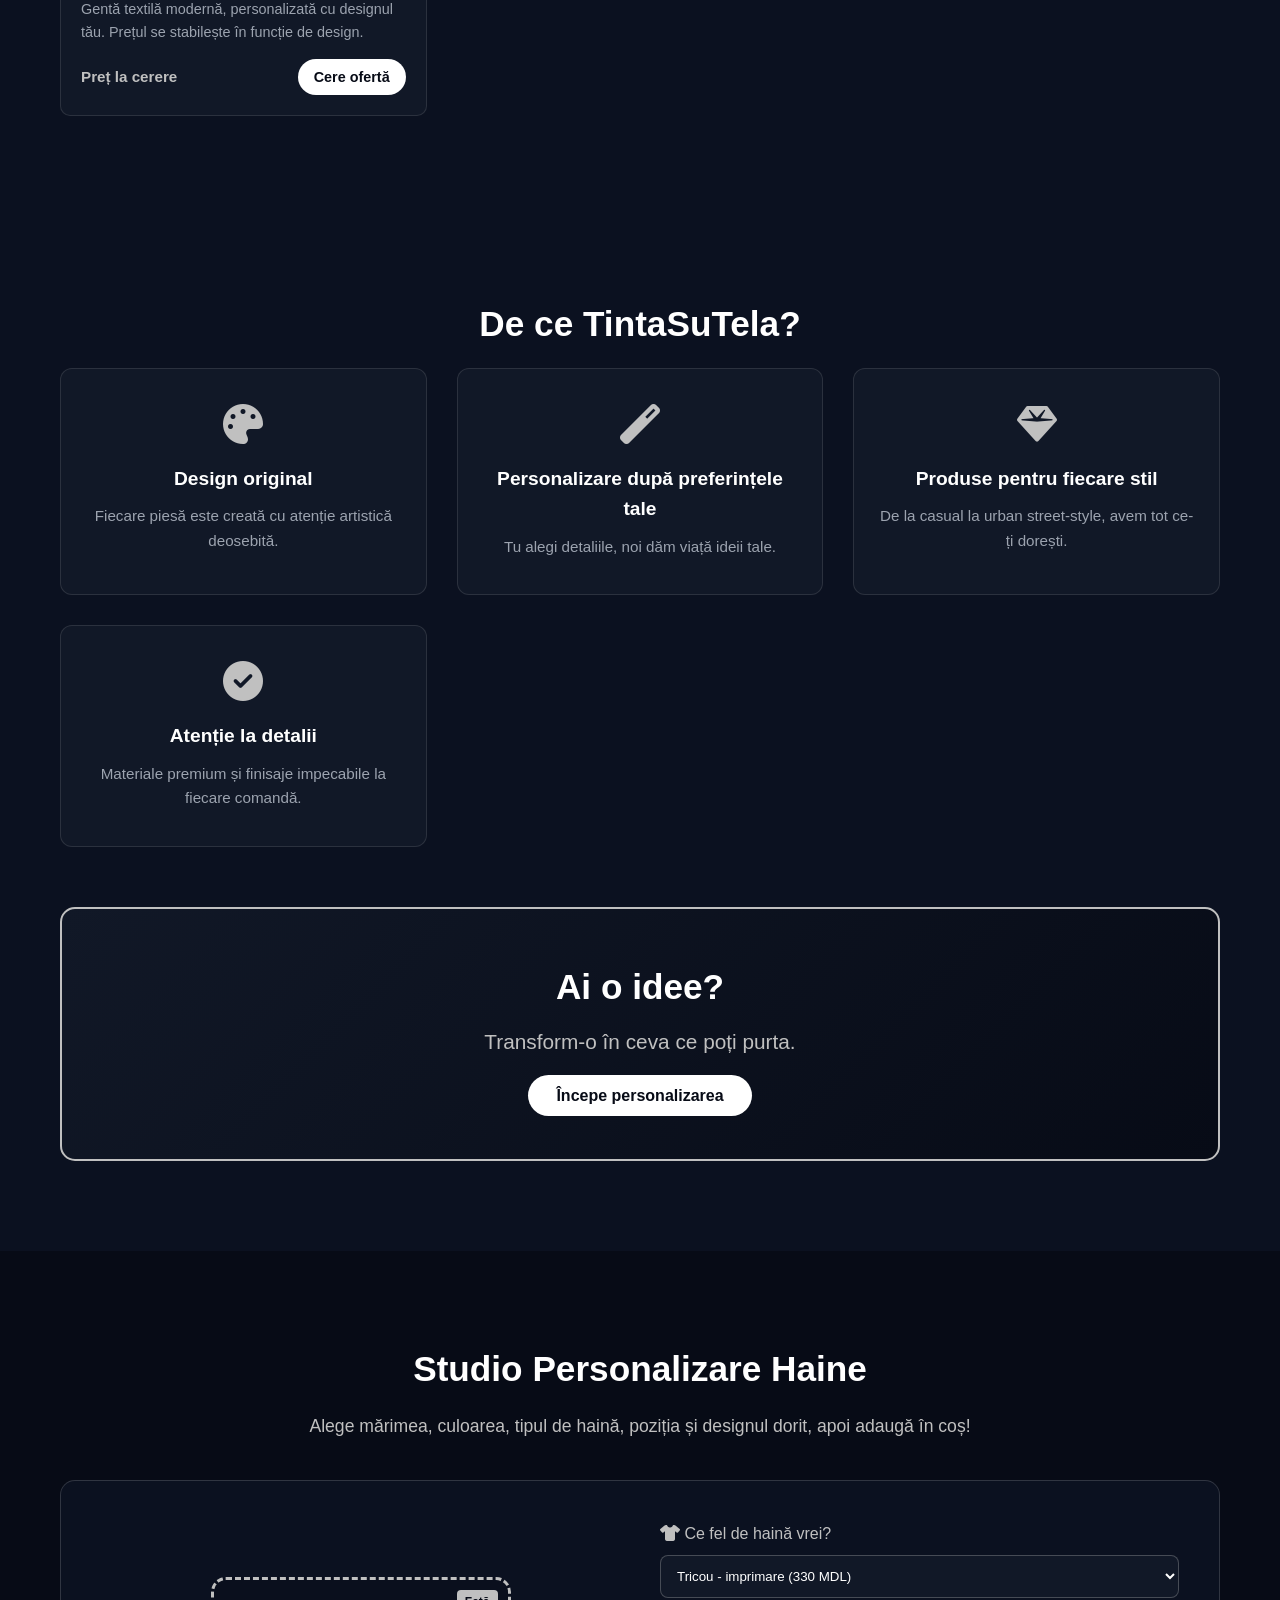
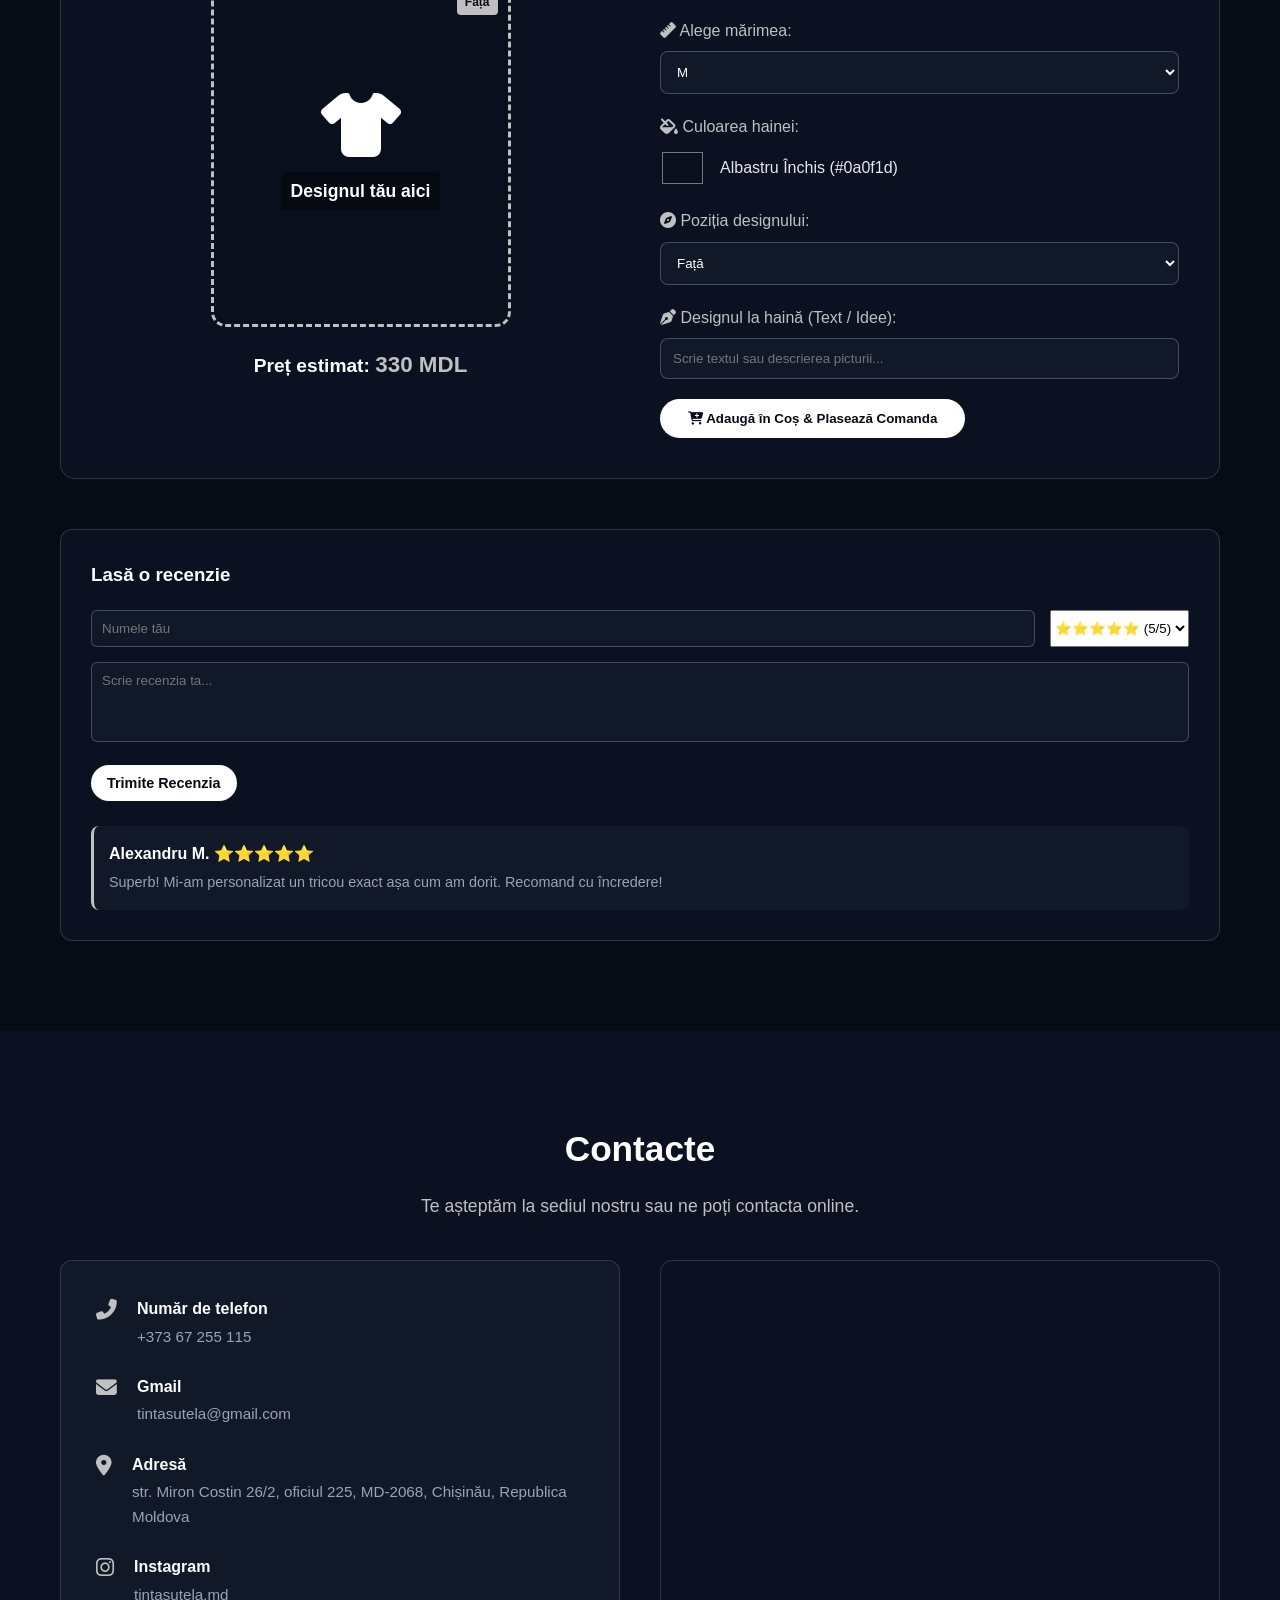
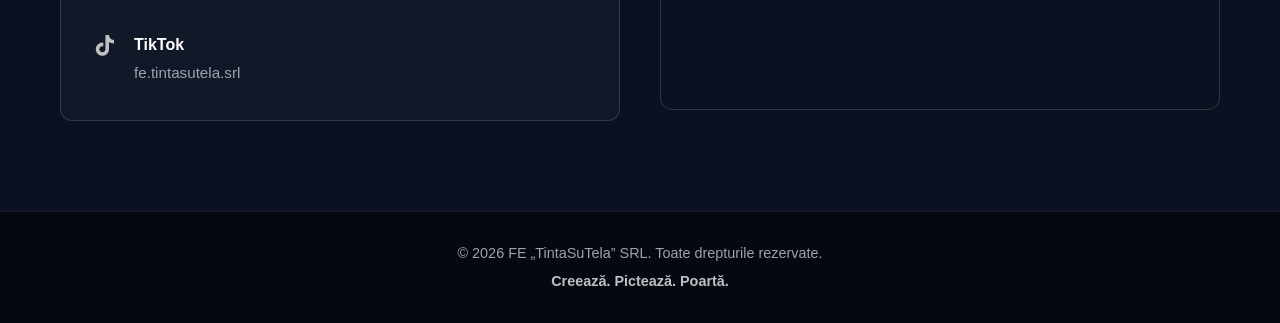
==== commit 5bc09d74: "Update index.html" ====
--- a/index.html
+++ b/index.html
@@ -11,7 +11,7 @@
     <!-- Header & Navigation -->
     <header class="header">
         <div class="logo-container">
-            <img src="images/logo.jpg" alt="TintaSuTela Logo" class="logo-img">
+            <img src="logo.jpg" alt="TintaSuTela Logo" class="logo-img">
             <span class="company-name">FE „TintaSuTela” SRL</span>
         </div>
         <nav class="navbar">
--- a/style.css
+++ b/style.css
@@ -130,7 +130,7 @@
     left: 0;
     width: 100%;
     height: 100%;
-    background: linear-gradient(135deg, rgba(7, 11, 22, 0.85), rgba(17, 24, 39, 0.9));
+    background: linear-gradient(135deg, rgba(7, 11, 22, 0.72), rgba(17, 24, 39, 0.82));
 }
 
 .hero-content {
@@ -199,6 +199,8 @@
 }
 
 .btn-sm {
+    display: inline-block;
+    line-height: 1.4;
     padding: 8px 16px;
     background-color: #ffffff;
     color: #070b16;
@@ -328,8 +330,9 @@
 
 .product-card img {
     width: 100%;
-    height: 250px;
+    height: 380px;
     object-fit: cover;
+    object-position: center;
 }
 
 .product-info {
@@ -372,6 +375,12 @@
     font-weight: 700;
     color: #ffffff;
     font-size: 1.1rem;
+}
+
+.price.on-request {
+    font-size: 0.95rem;
+    font-weight: 600;
+    color: #c0c0c0;
 }
 
 .price del {
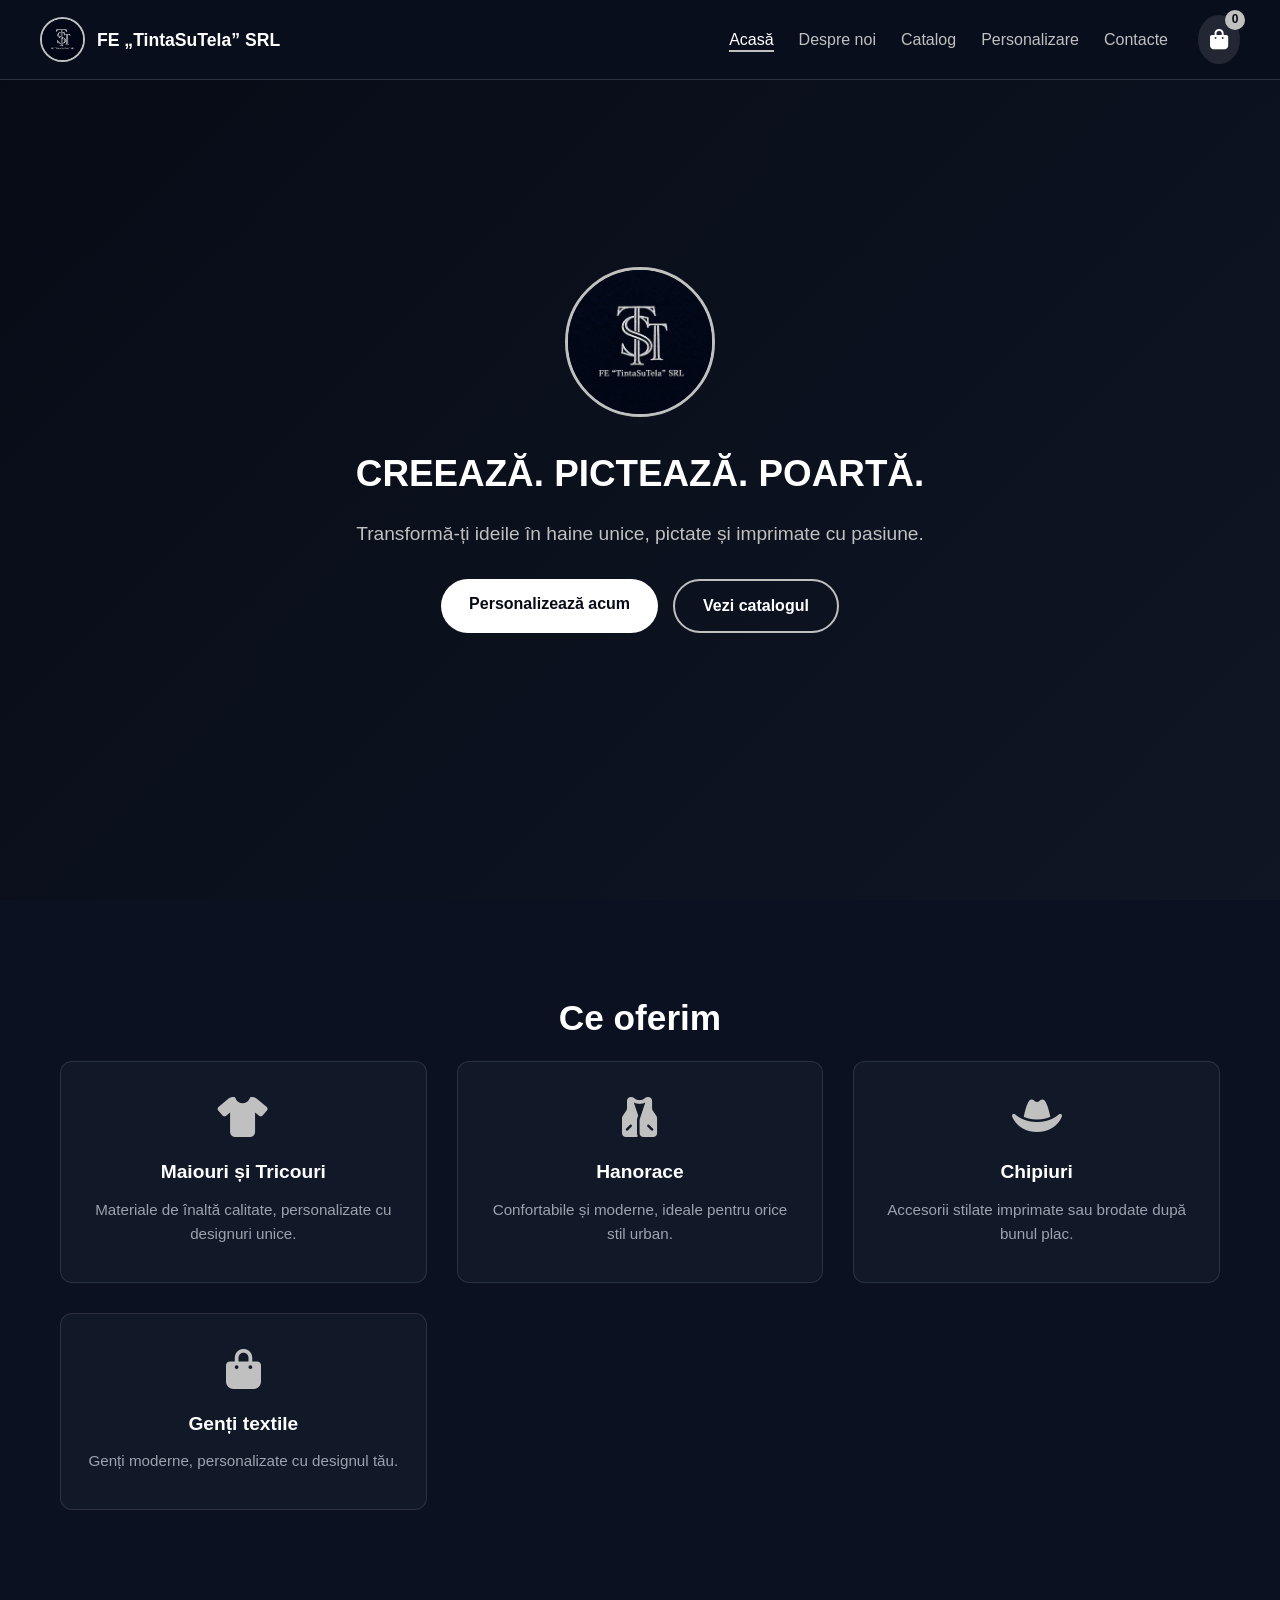
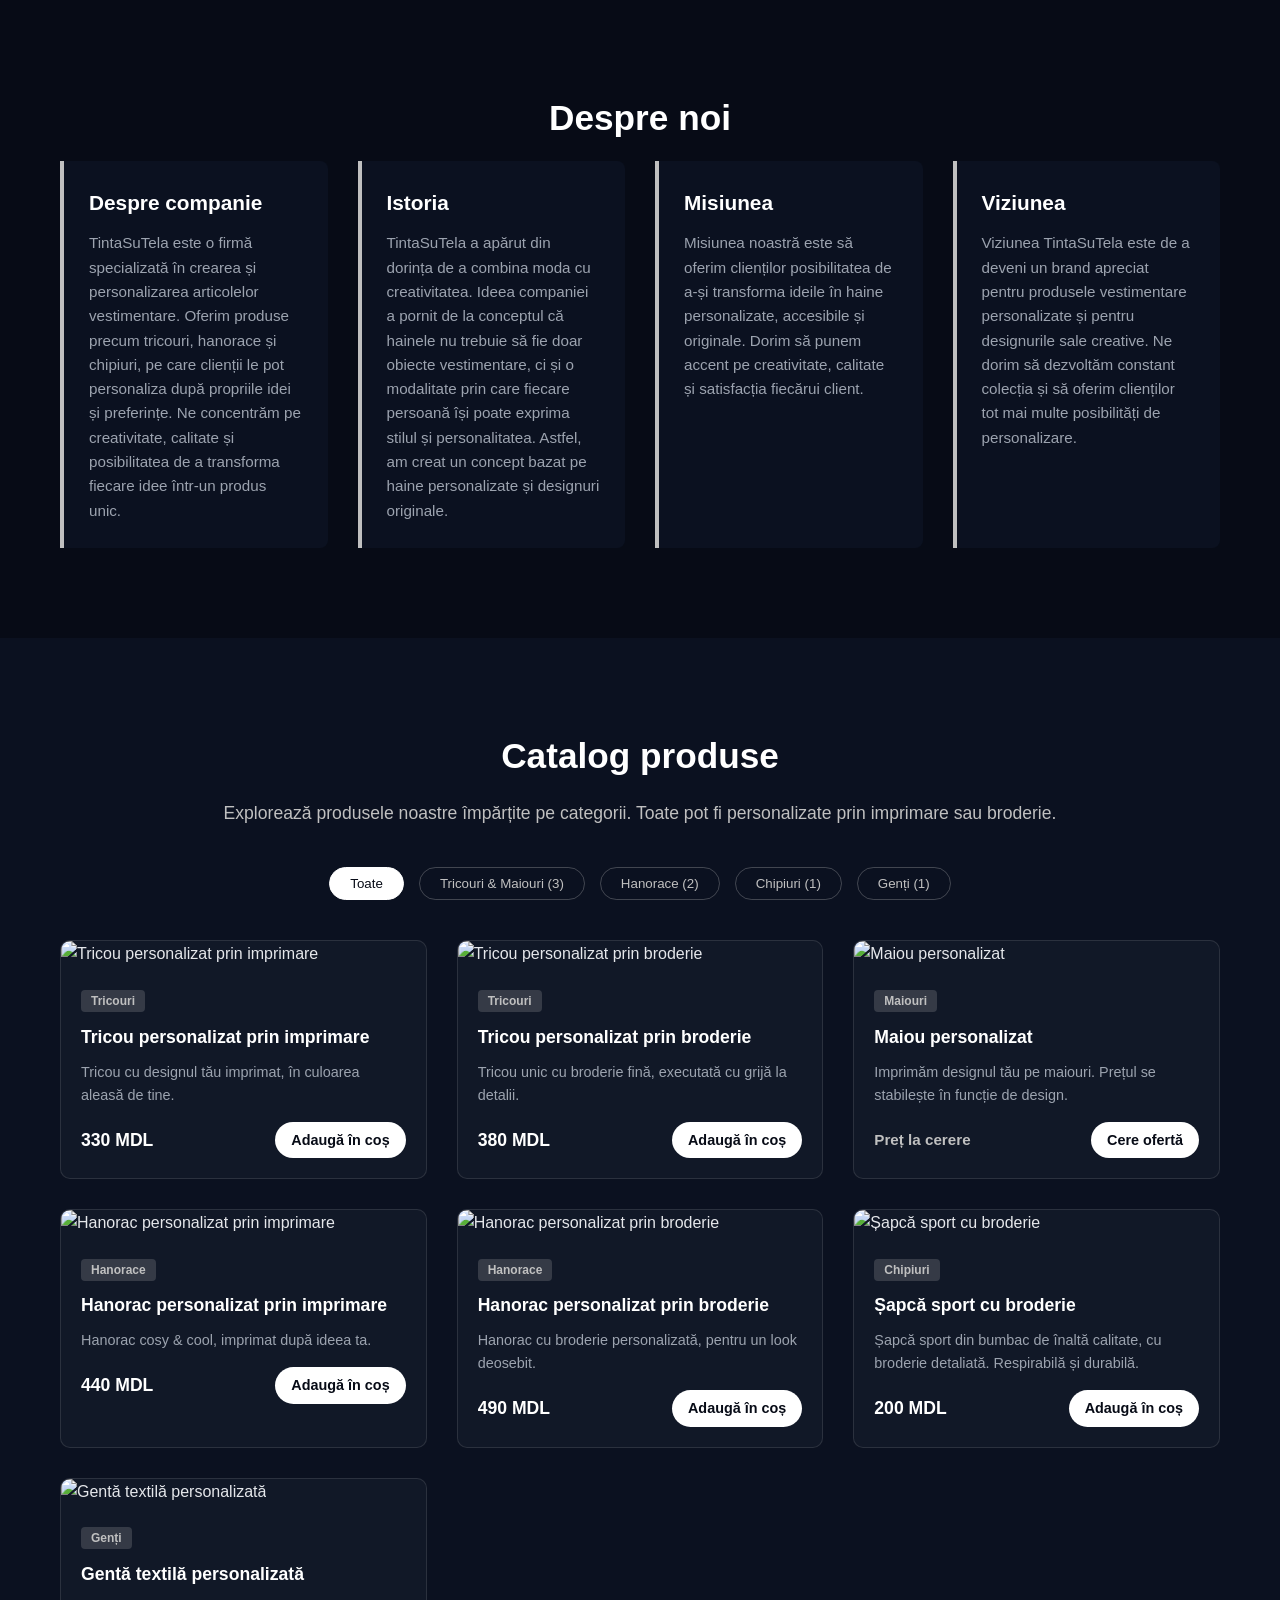
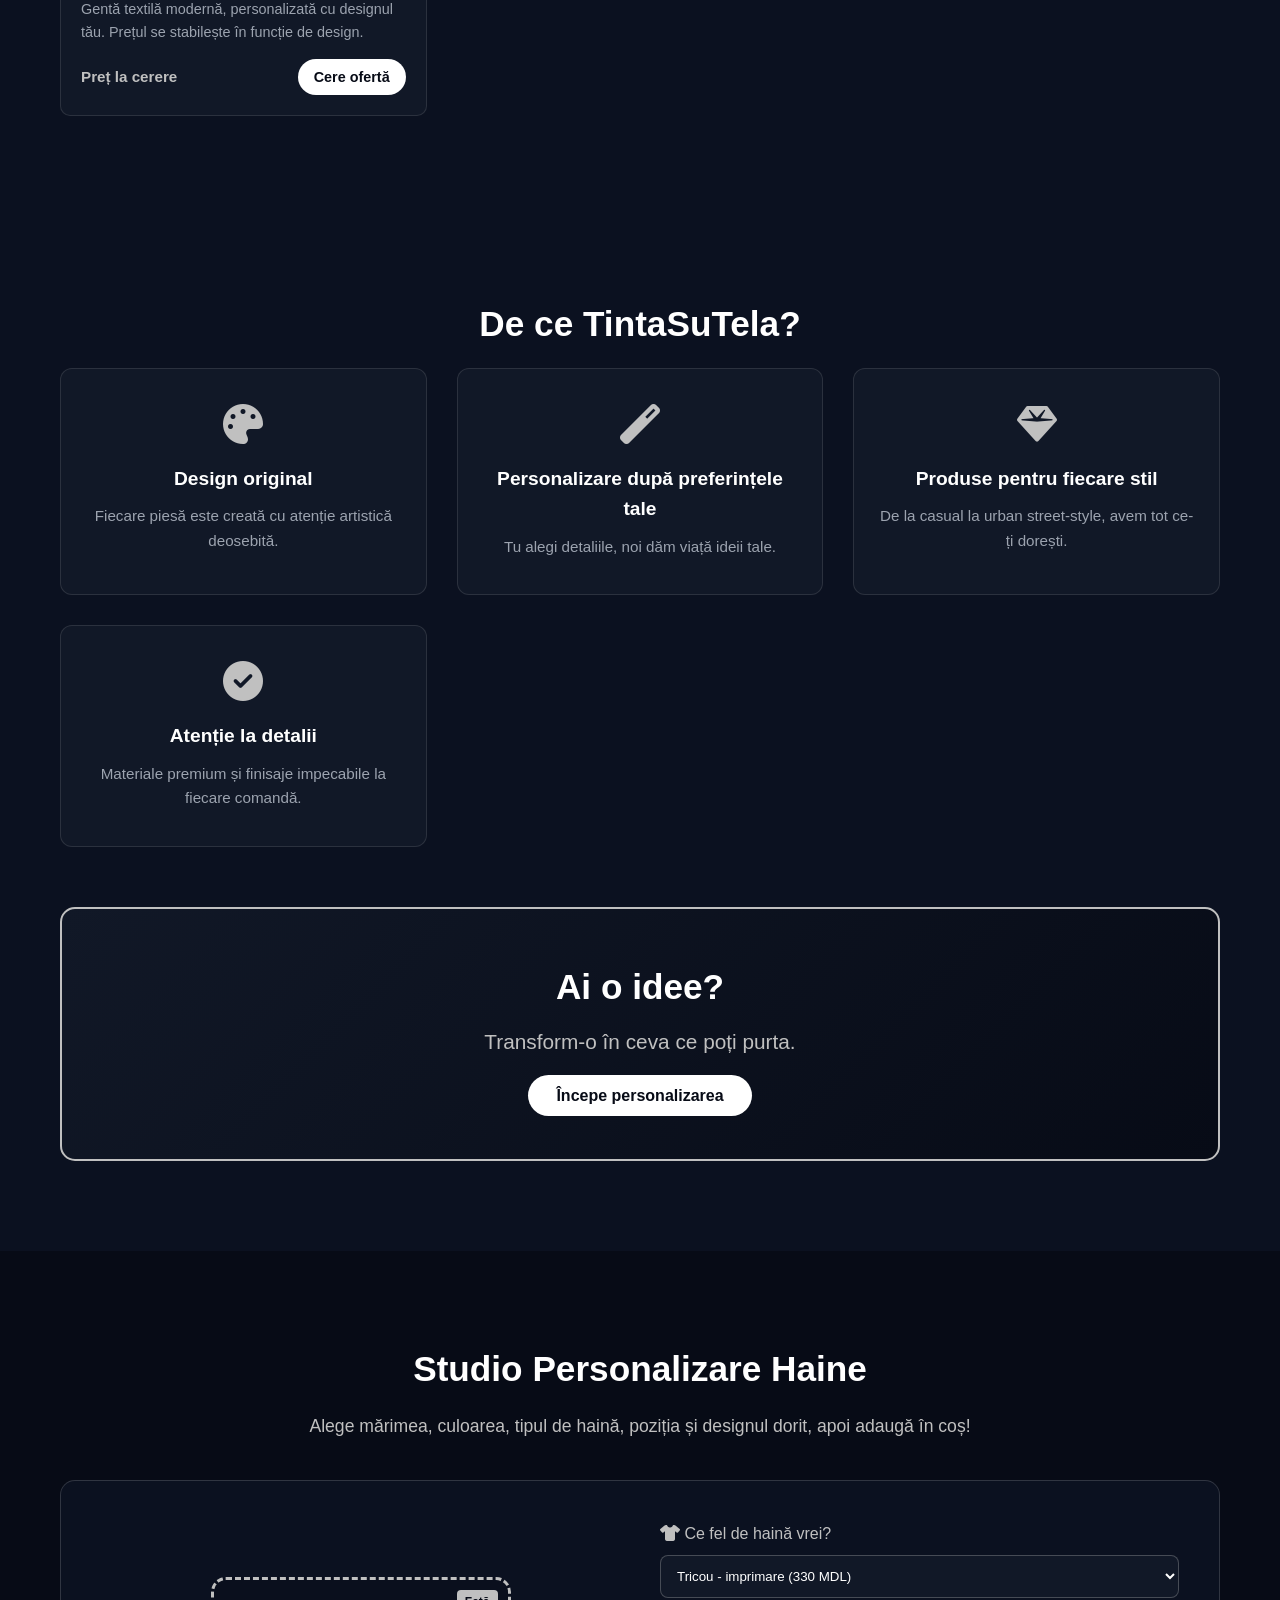
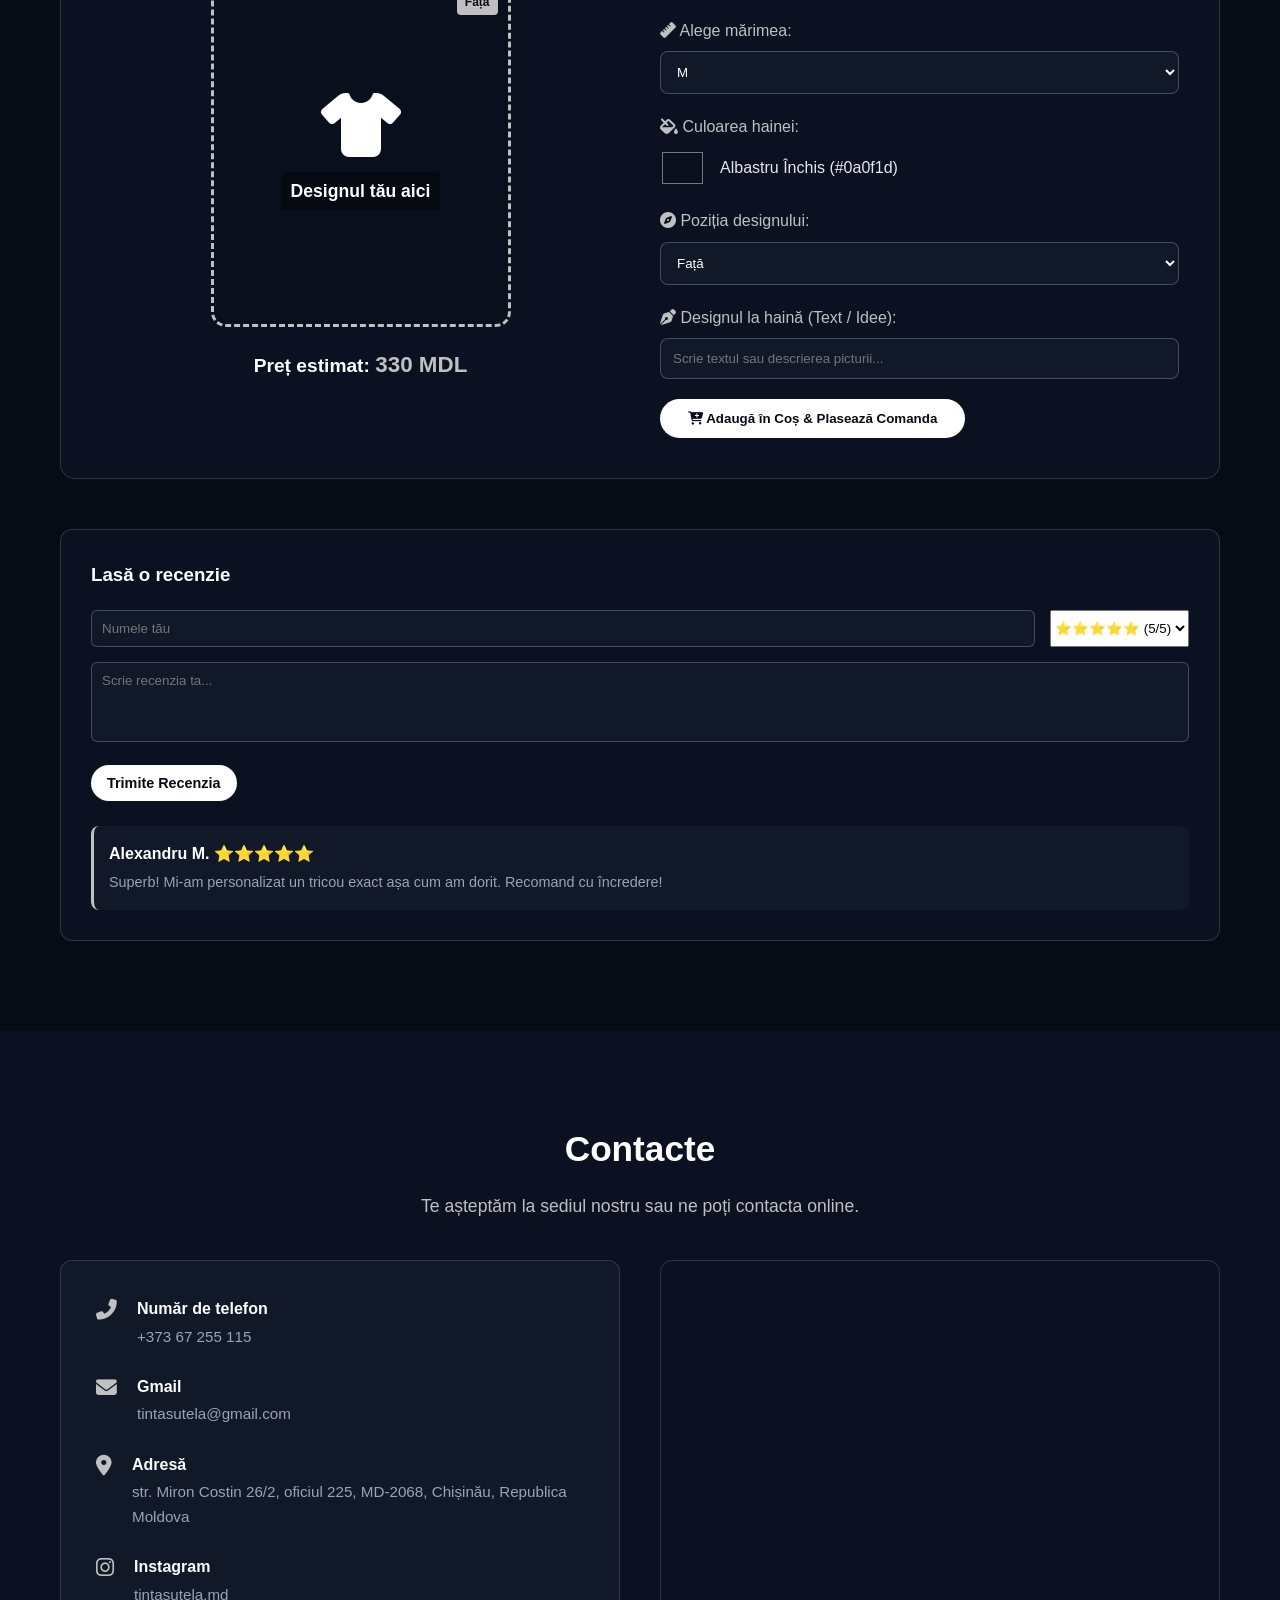
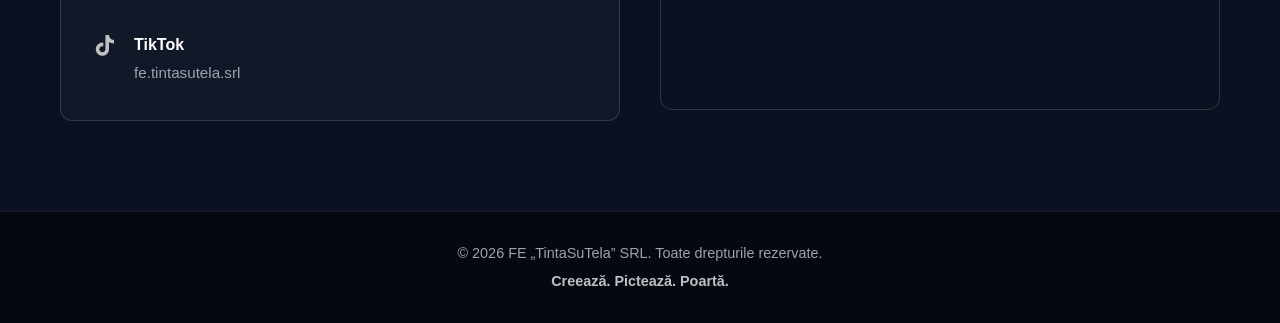
==== commit f7b77325: "Update index.html" ====
--- a/index.html
+++ b/index.html
@@ -34,7 +34,7 @@
         <section id="acasa" class="hero" style="background-image: url('images/fundal.jpg');">
             <div class="hero-overlay"></div>
             <div class="hero-content">
-                <img src="images/logo.jpg" alt="Logo" class="hero-logo">
+                <img src="logo.jpg" alt="Logo" class="hero-logo">
                 <h1 class="slogan">Creează. Pictează. Poartă.</h1>
                 <p class="hero-subtitle">Transformă-ți ideile în haine unice, pictate și imprimate cu pasiune.</p>
                 <div class="hero-buttons">
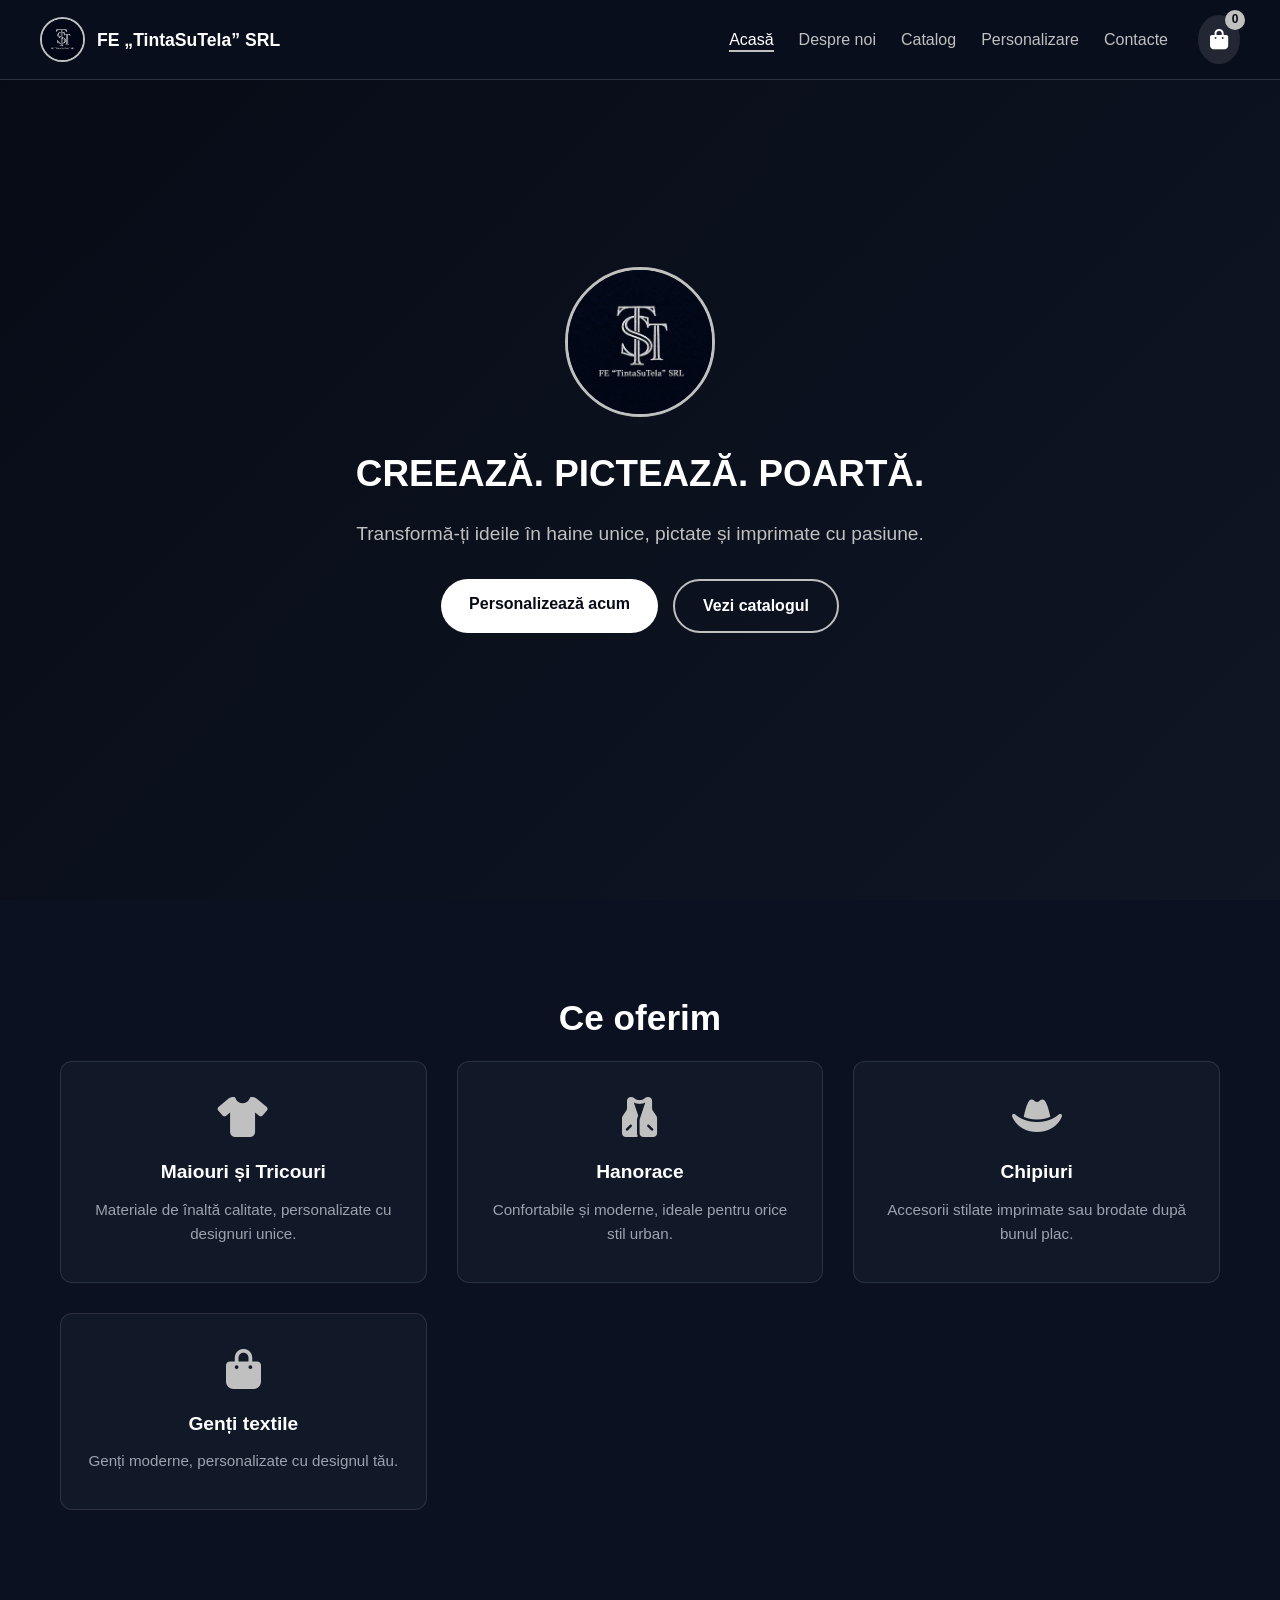
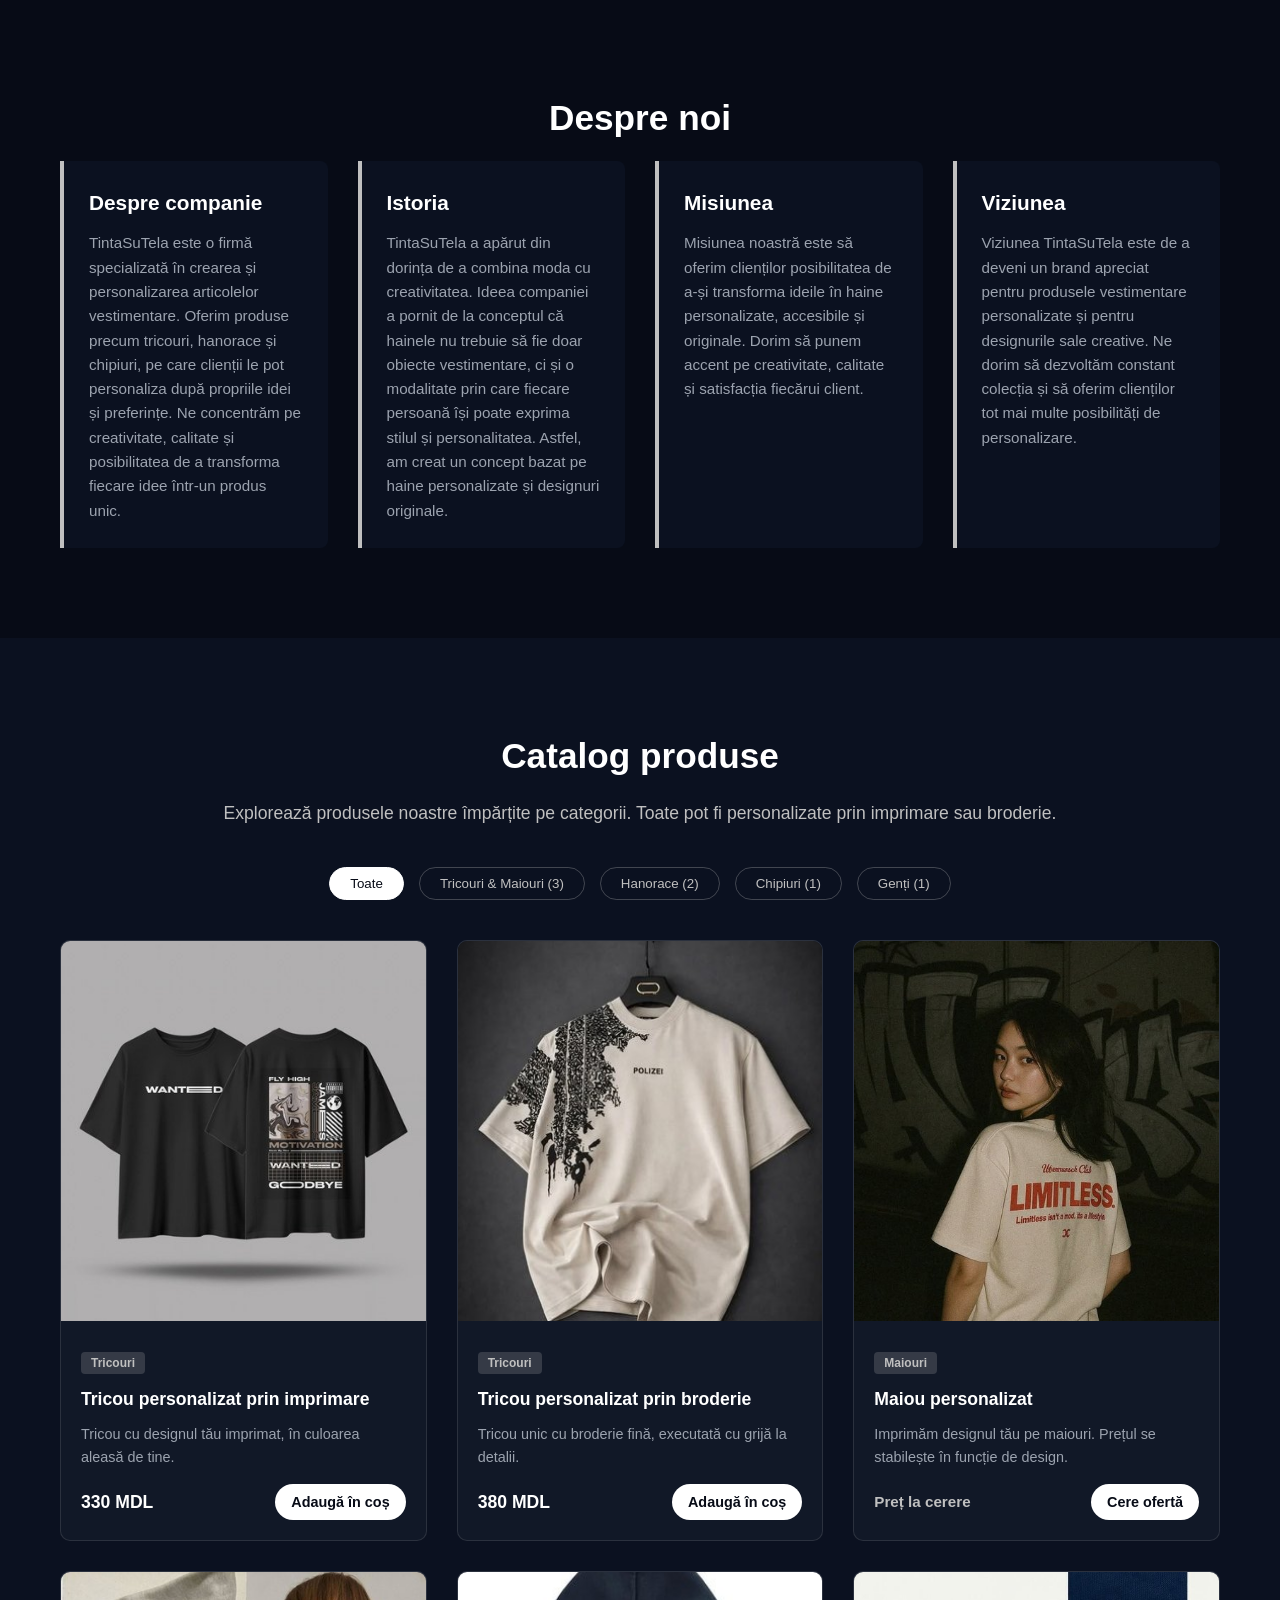
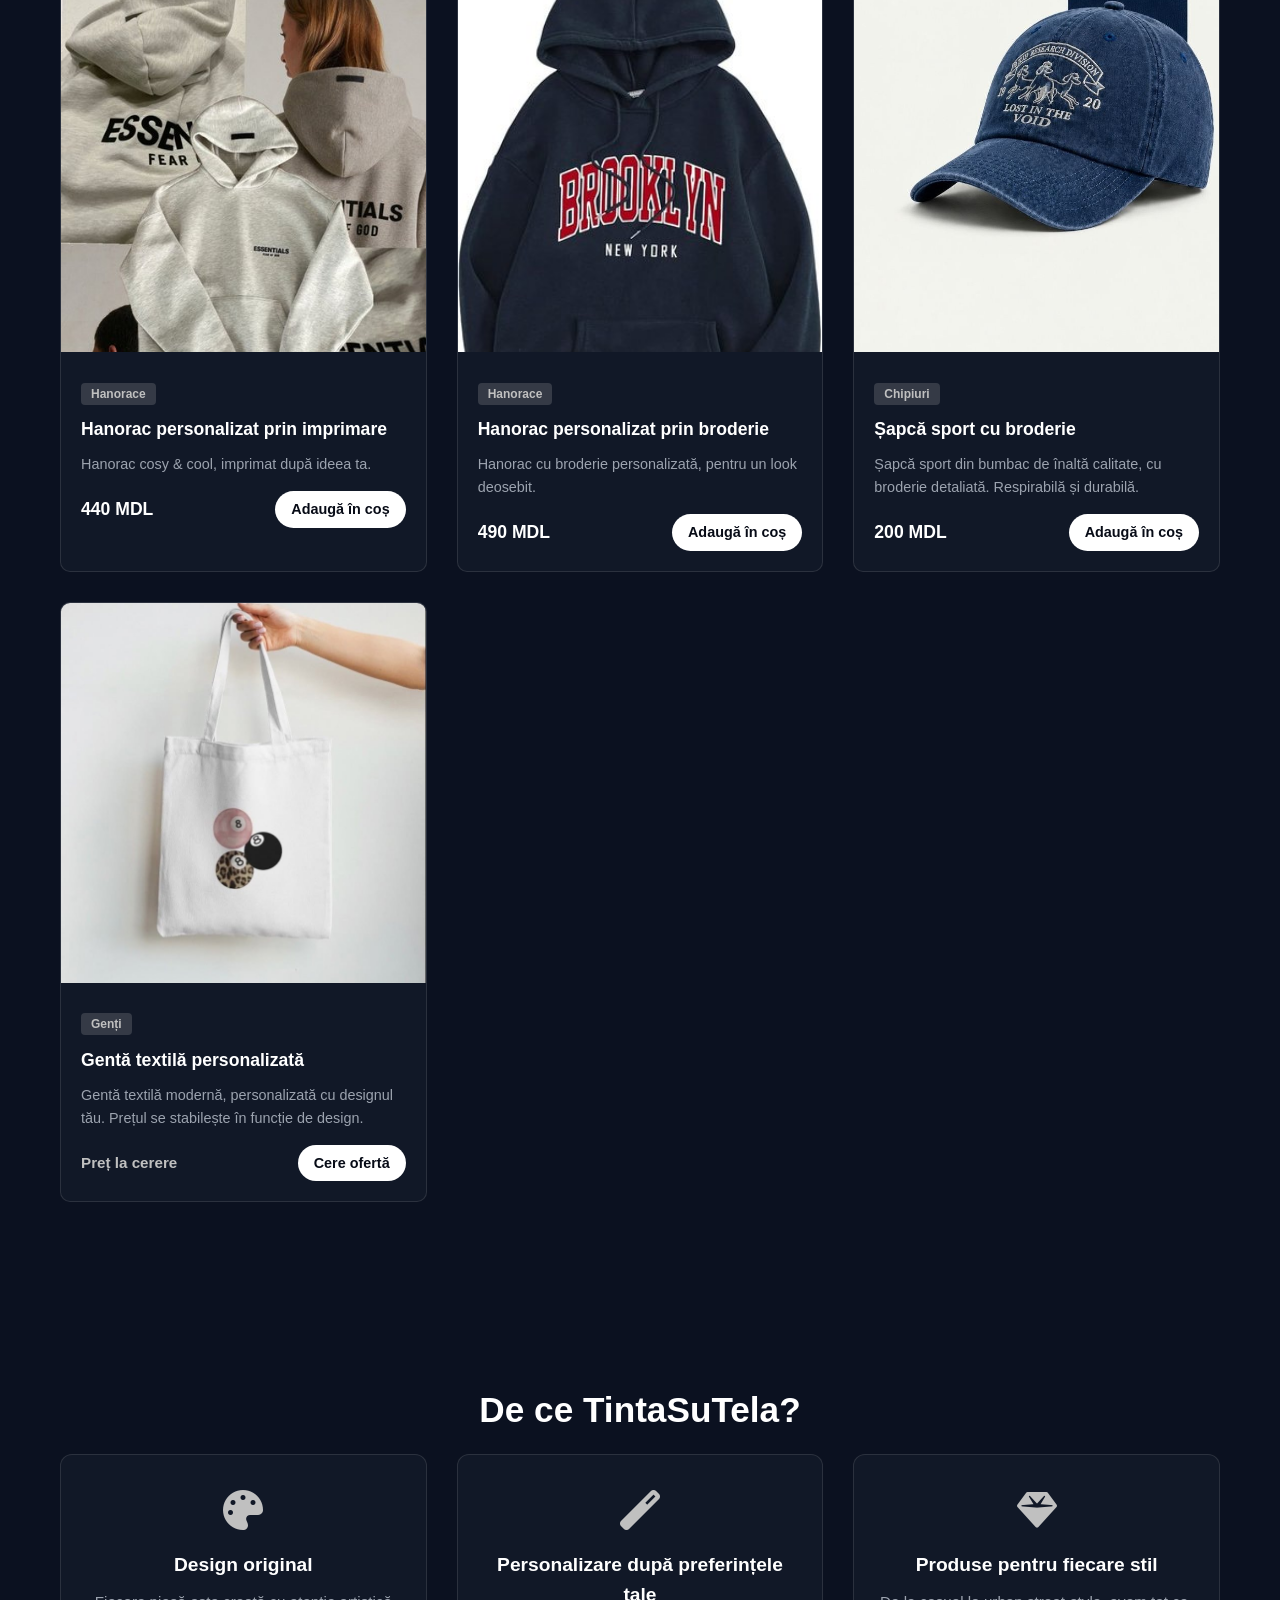
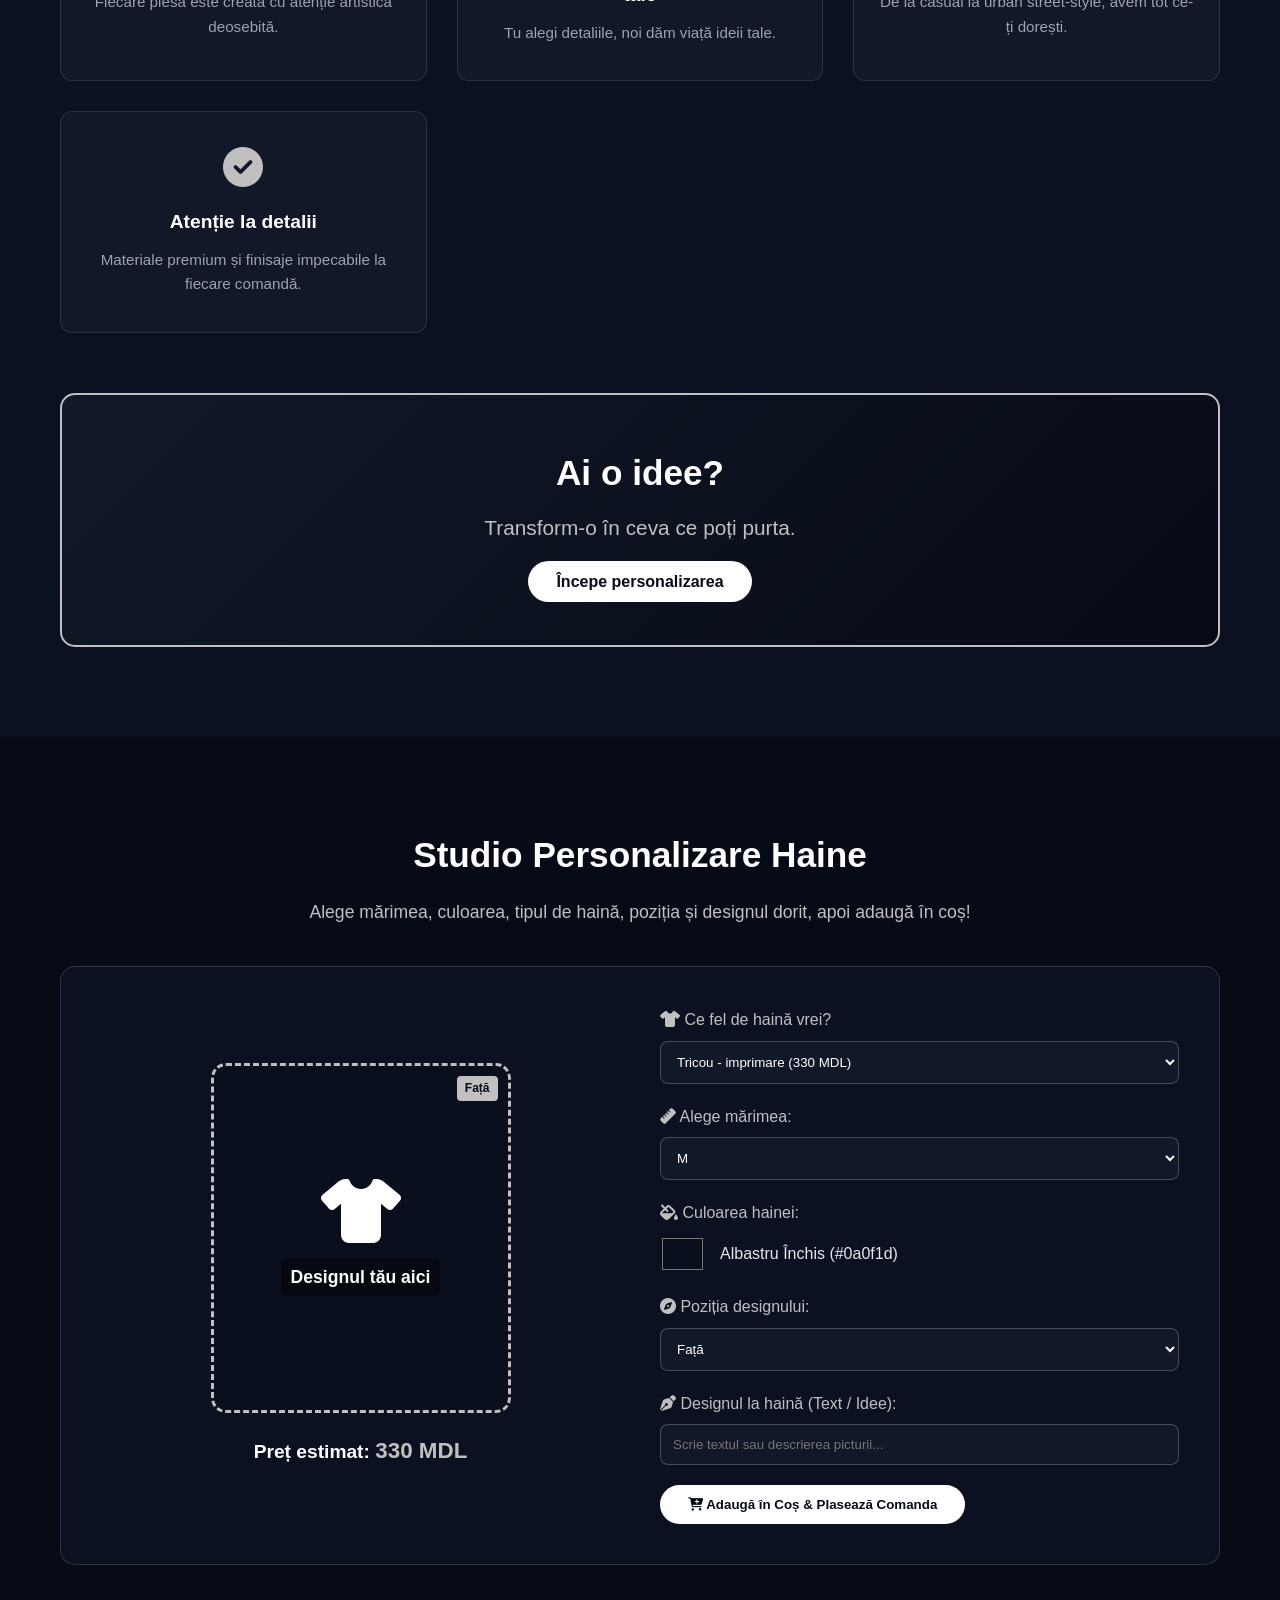
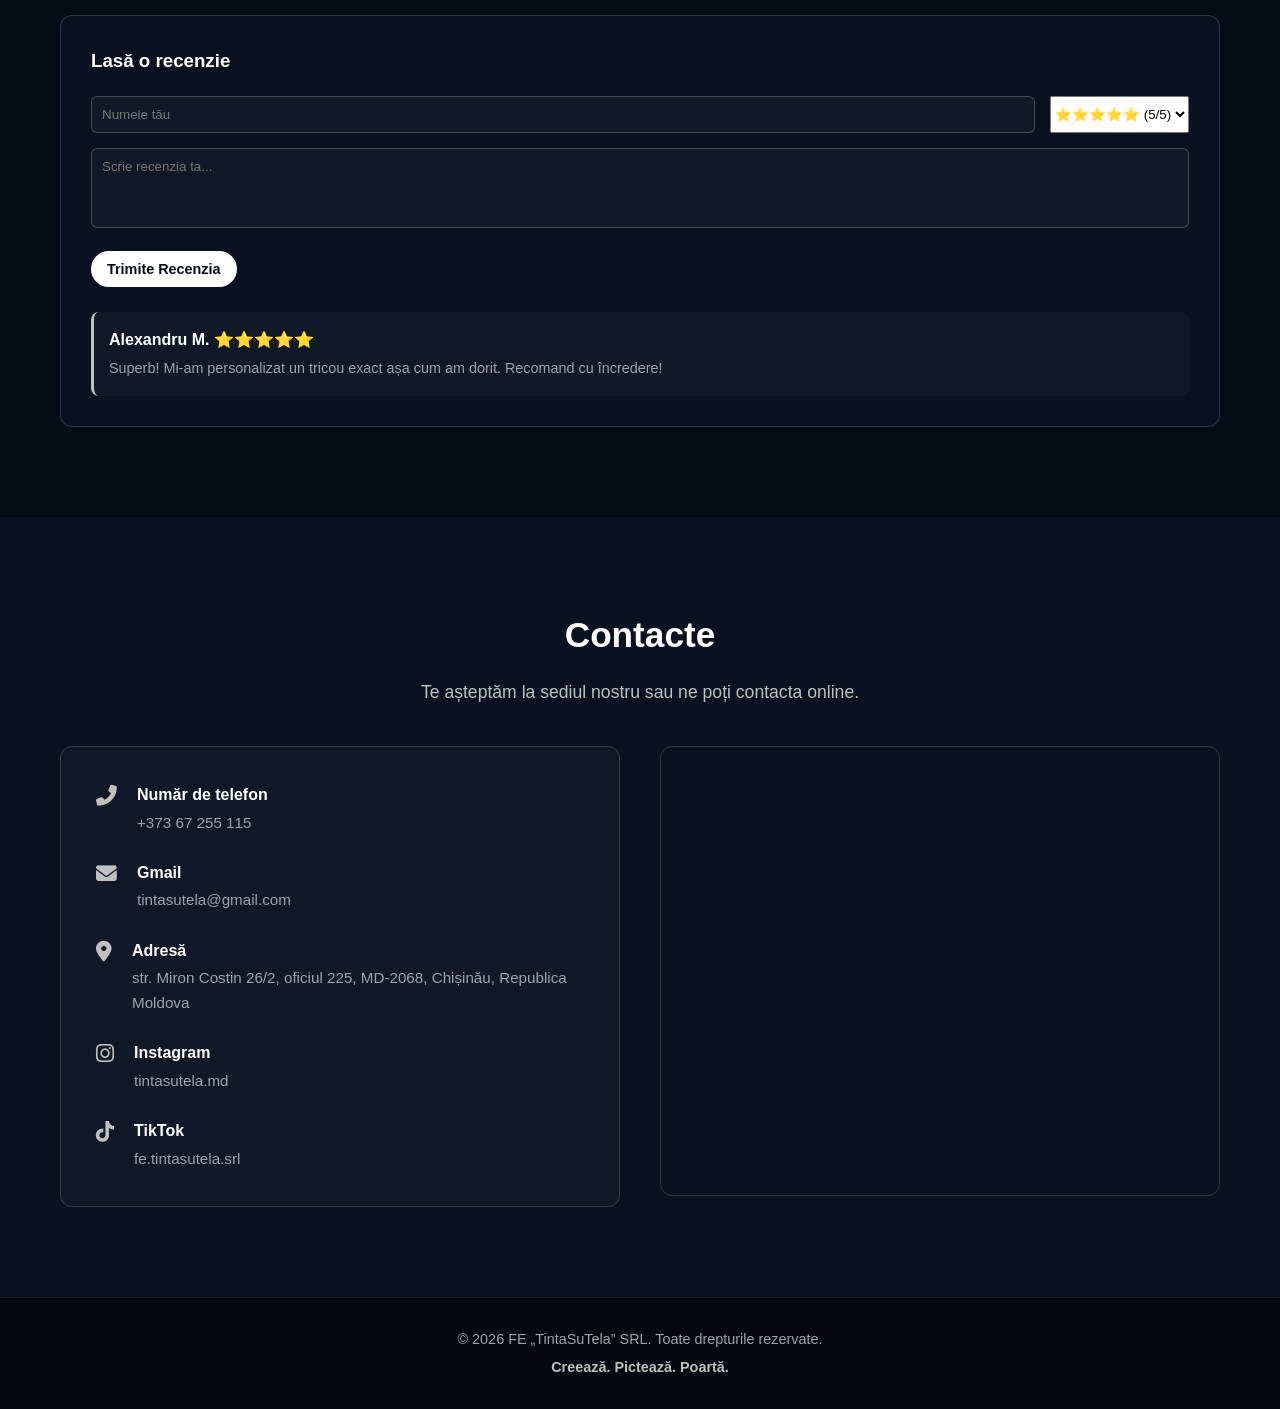
==== commit d03be8e2: "Update index.html" ====
--- a/index.html
+++ b/index.html
@@ -114,7 +114,7 @@
 
                 <div class="products-grid" id="catalog-products">
                     <div class="product-card" data-category="tricouri">
-                        <img src="images/tricou-imprimat.jpg" alt="Tricou personalizat prin imprimare">
+                        <img src="tricou-imprimat.jpg" alt="Tricou personalizat prin imprimare">
                         <div class="product-info">
                             <span class="badge">Tricouri</span>
                             <h3>Tricou personalizat prin imprimare</h3>
@@ -126,7 +126,7 @@
                         </div>
                     </div>
                     <div class="product-card" data-category="tricouri">
-                        <img src="images/tricou-brodat.jpg" alt="Tricou personalizat prin broderie">
+                        <img src="tricou-brodat.jpg" alt="Tricou personalizat prin broderie">
                         <div class="product-info">
                             <span class="badge">Tricouri</span>
                             <h3>Tricou personalizat prin broderie</h3>
@@ -138,7 +138,7 @@
                         </div>
                     </div>
                     <div class="product-card" data-category="tricouri">
-                        <img src="images/maiou.jpg" alt="Maiou personalizat">
+                        <img src="maiou.jpg" alt="Maiou personalizat">
                         <div class="product-info">
                             <span class="badge">Maiouri</span>
                             <h3>Maiou personalizat</h3>
@@ -150,7 +150,7 @@
                         </div>
                     </div>
                     <div class="product-card" data-category="hanorace">
-                        <img src="images/hanorac-imprimat.jpg" alt="Hanorac personalizat prin imprimare">
+                        <img src="hanorac-imprimat.jpg" alt="Hanorac personalizat prin imprimare">
                         <div class="product-info">
                             <span class="badge">Hanorace</span>
                             <h3>Hanorac personalizat prin imprimare</h3>
@@ -162,7 +162,7 @@
                         </div>
                     </div>
                     <div class="product-card" data-category="hanorace">
-                        <img src="images/hanorac-brodat.jpg" alt="Hanorac personalizat prin broderie">
+                        <img src="hanorac-brodat.jpg" alt="Hanorac personalizat prin broderie">
                         <div class="product-info">
                             <span class="badge">Hanorace</span>
                             <h3>Hanorac personalizat prin broderie</h3>
@@ -174,7 +174,7 @@
                         </div>
                     </div>
                     <div class="product-card" data-category="chipiuri">
-                        <img src="images/sapca-brodata.jpg" alt="Șapcă sport cu broderie">
+                        <img src="sapca-brodata.jpg" alt="Șapcă sport cu broderie">
                         <div class="product-info">
                             <span class="badge">Chipiuri</span>
                             <h3>Șapcă sport cu broderie</h3>
@@ -186,7 +186,7 @@
                         </div>
                     </div>
                     <div class="product-card" data-category="genti">
-                        <img src="images/geanta-textila.jpg" alt="Gentă textilă personalizată">
+                        <img src="geanta-textila.jpg" alt="Gentă textilă personalizată">
                         <div class="product-info">
                             <span class="badge">Genți</span>
                             <h3>Gentă textilă personalizată</h3>
